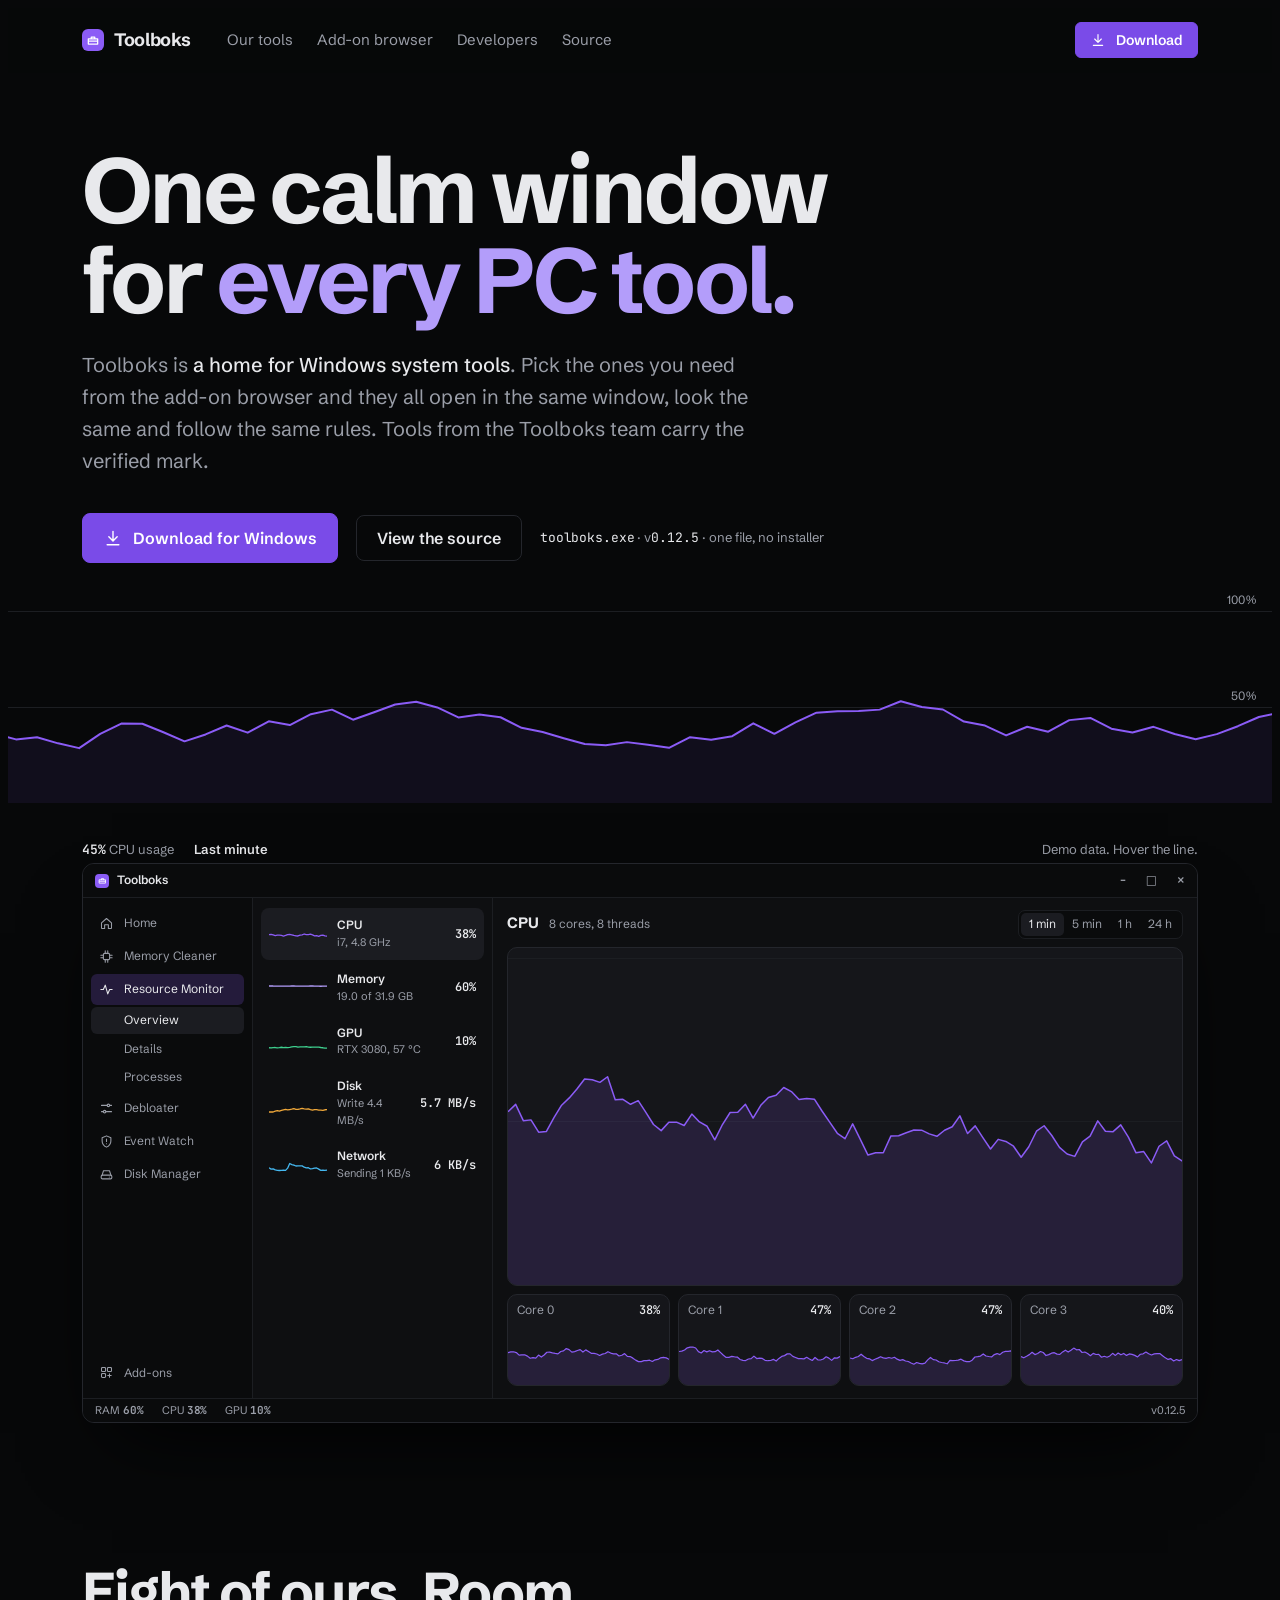
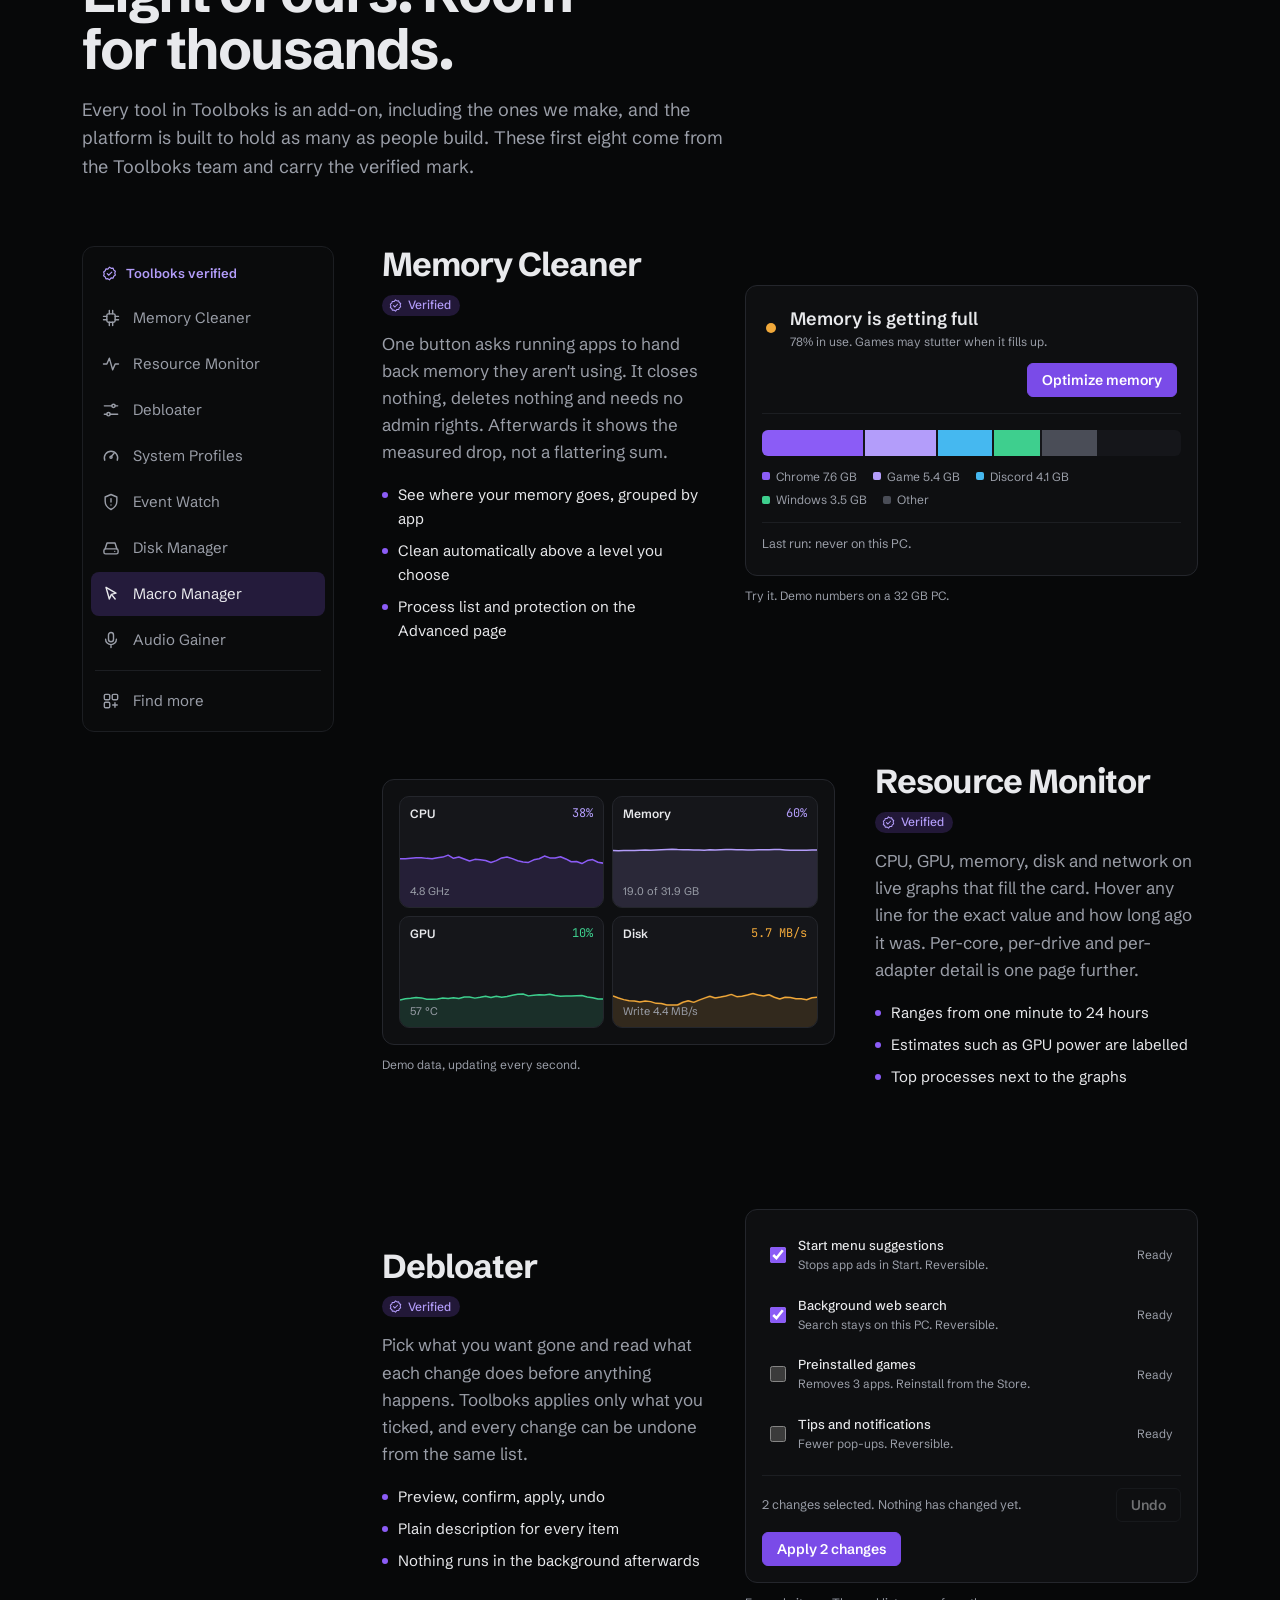
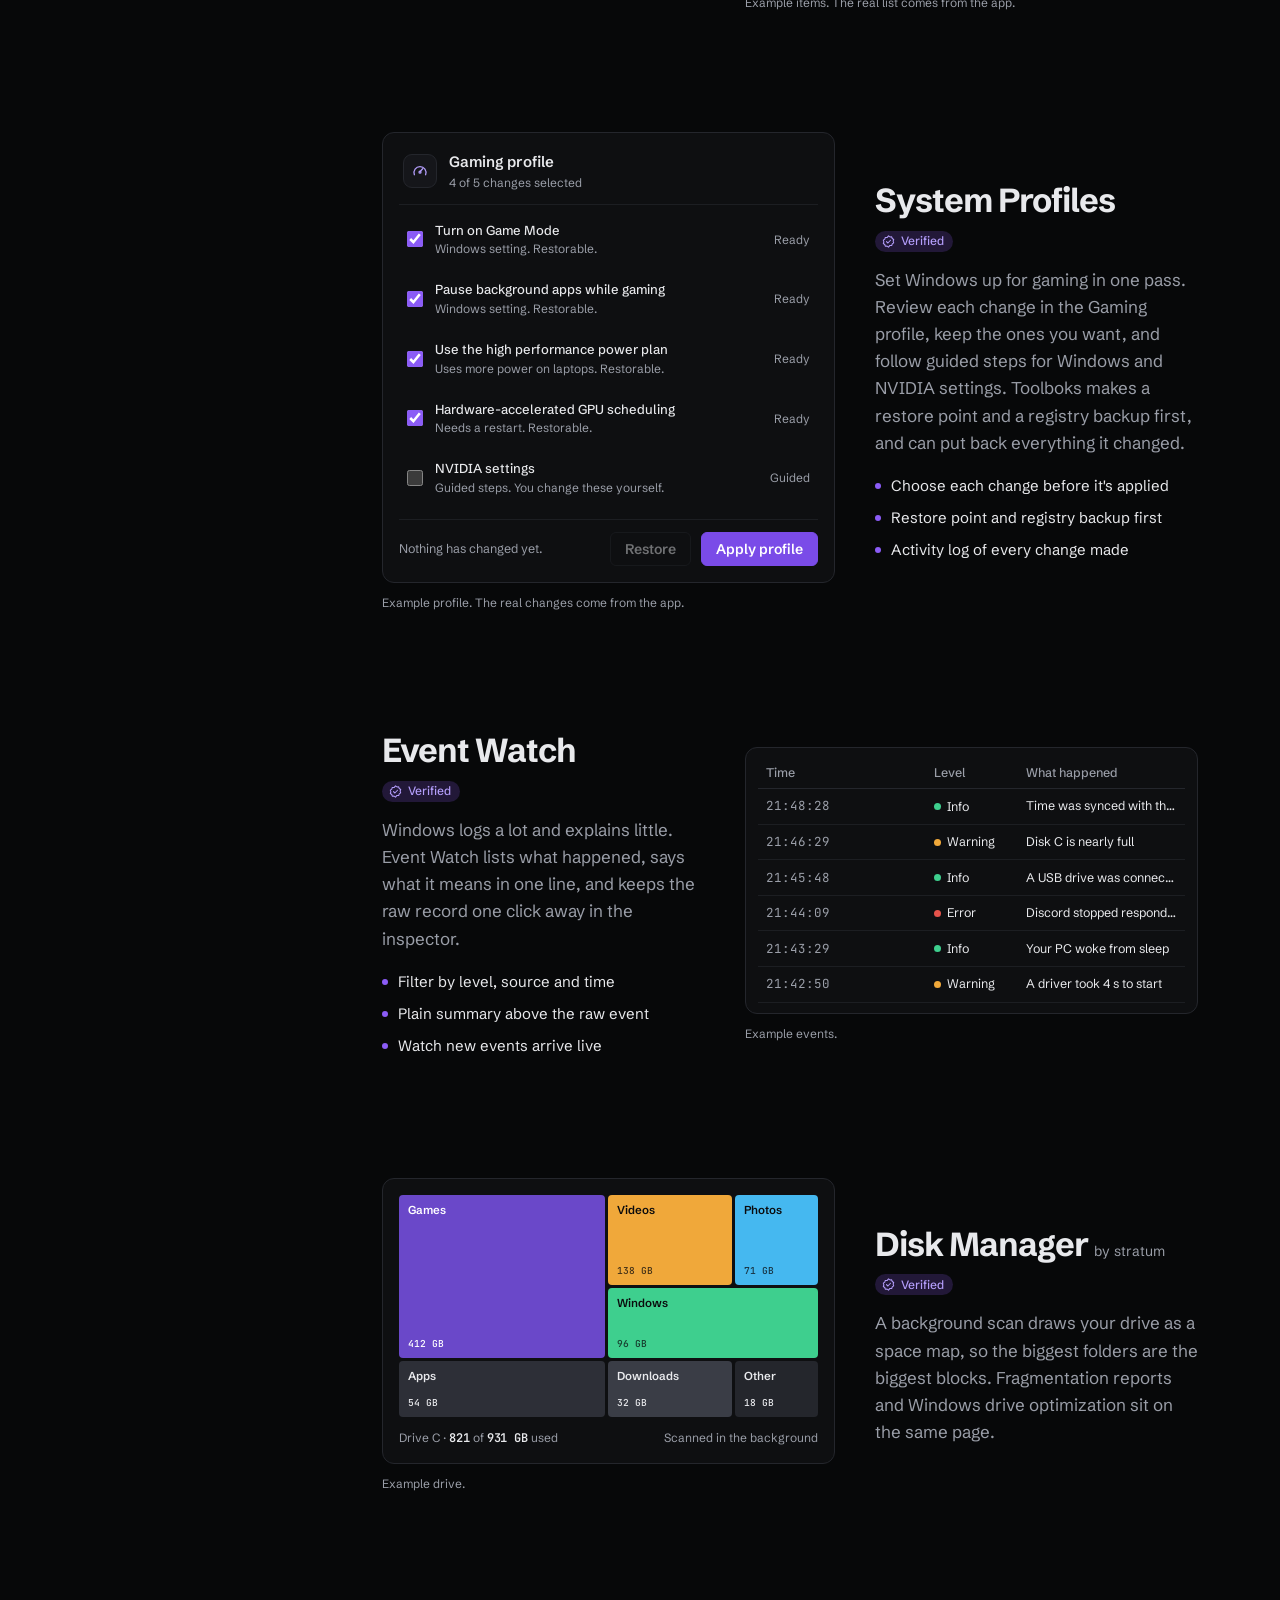
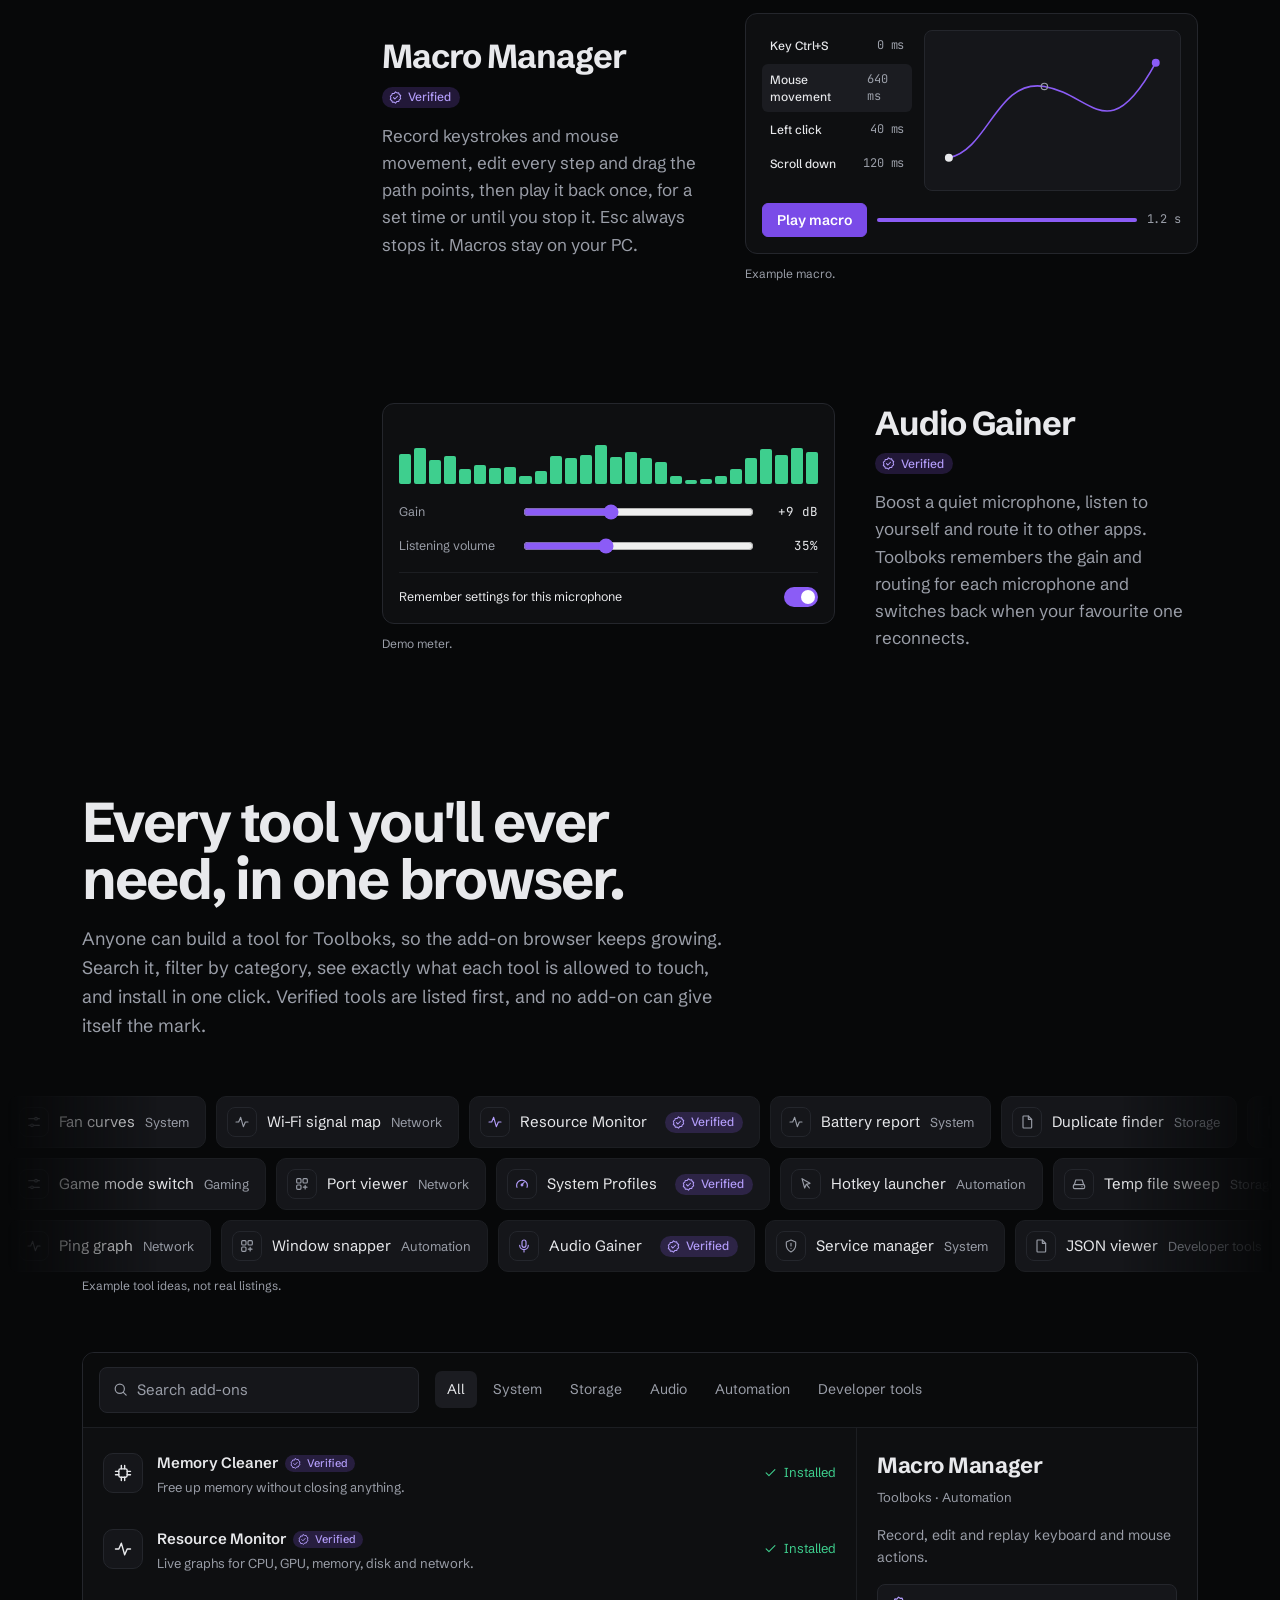
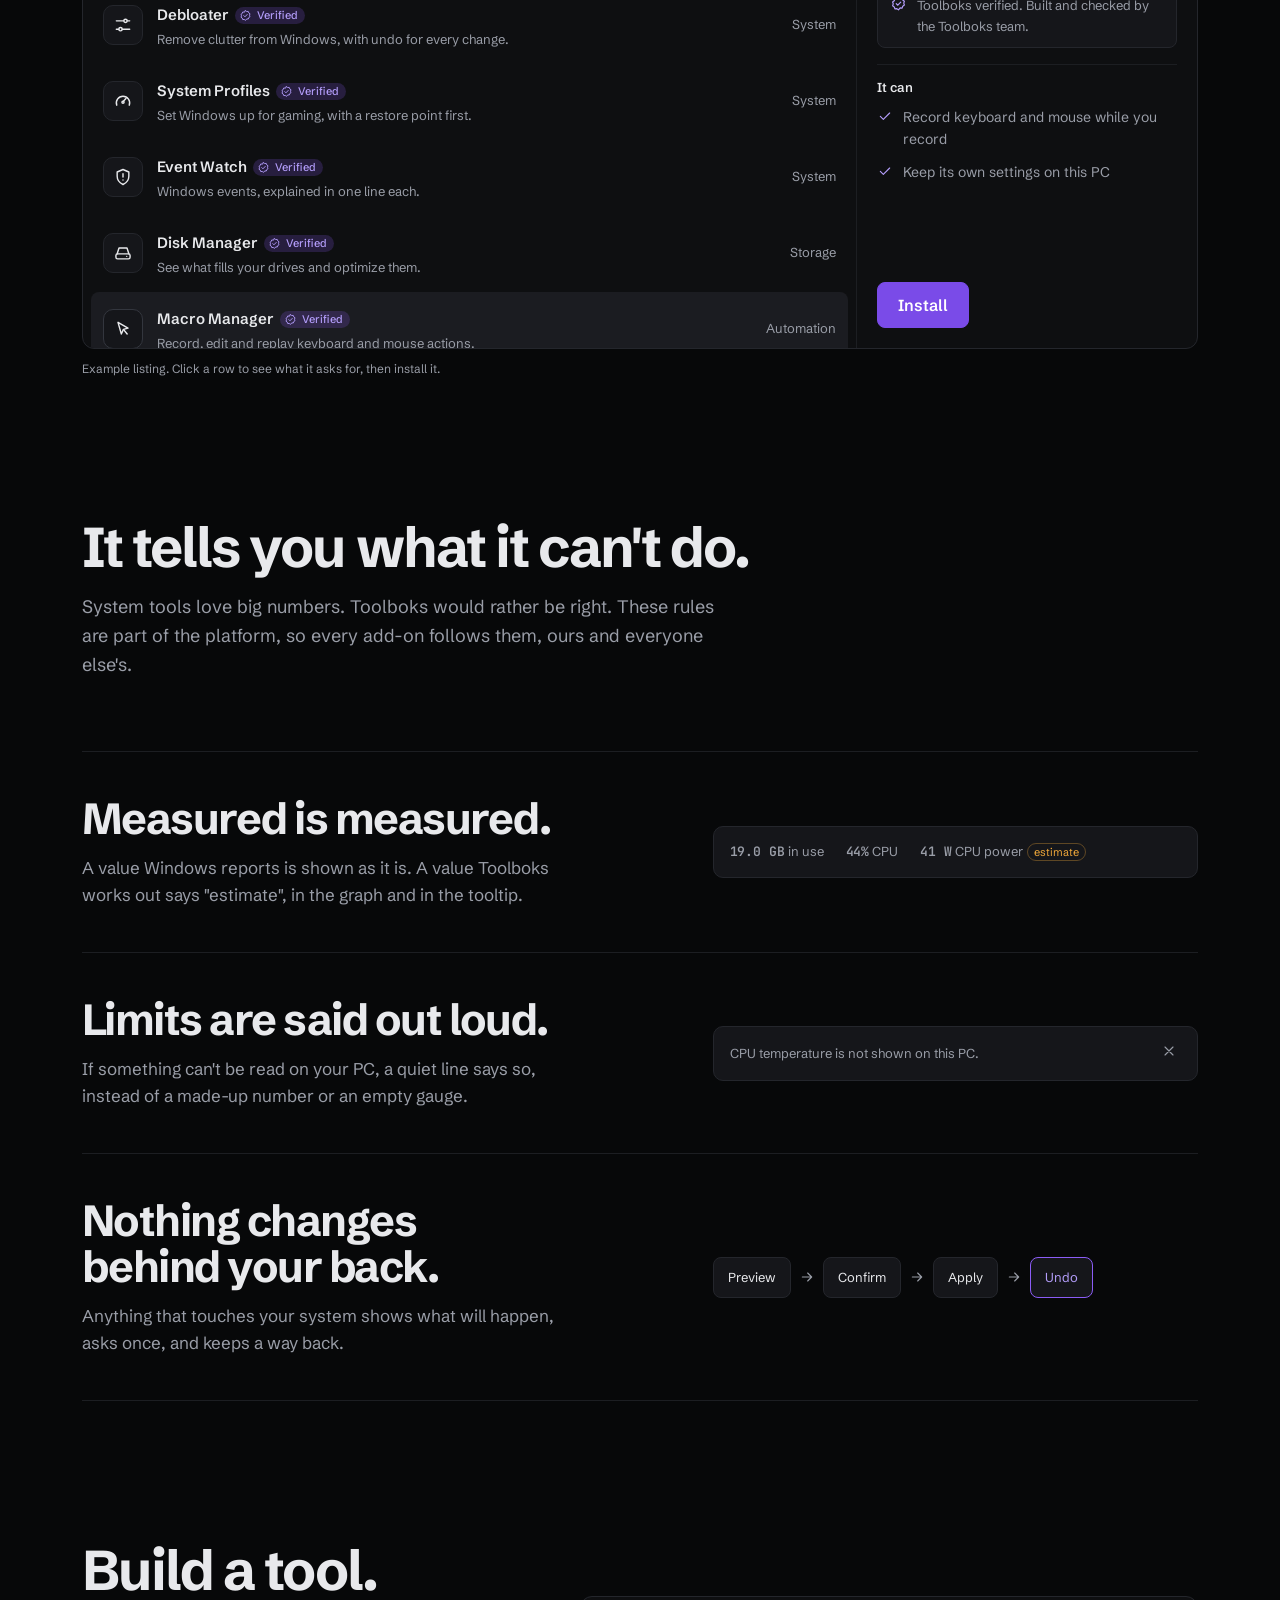
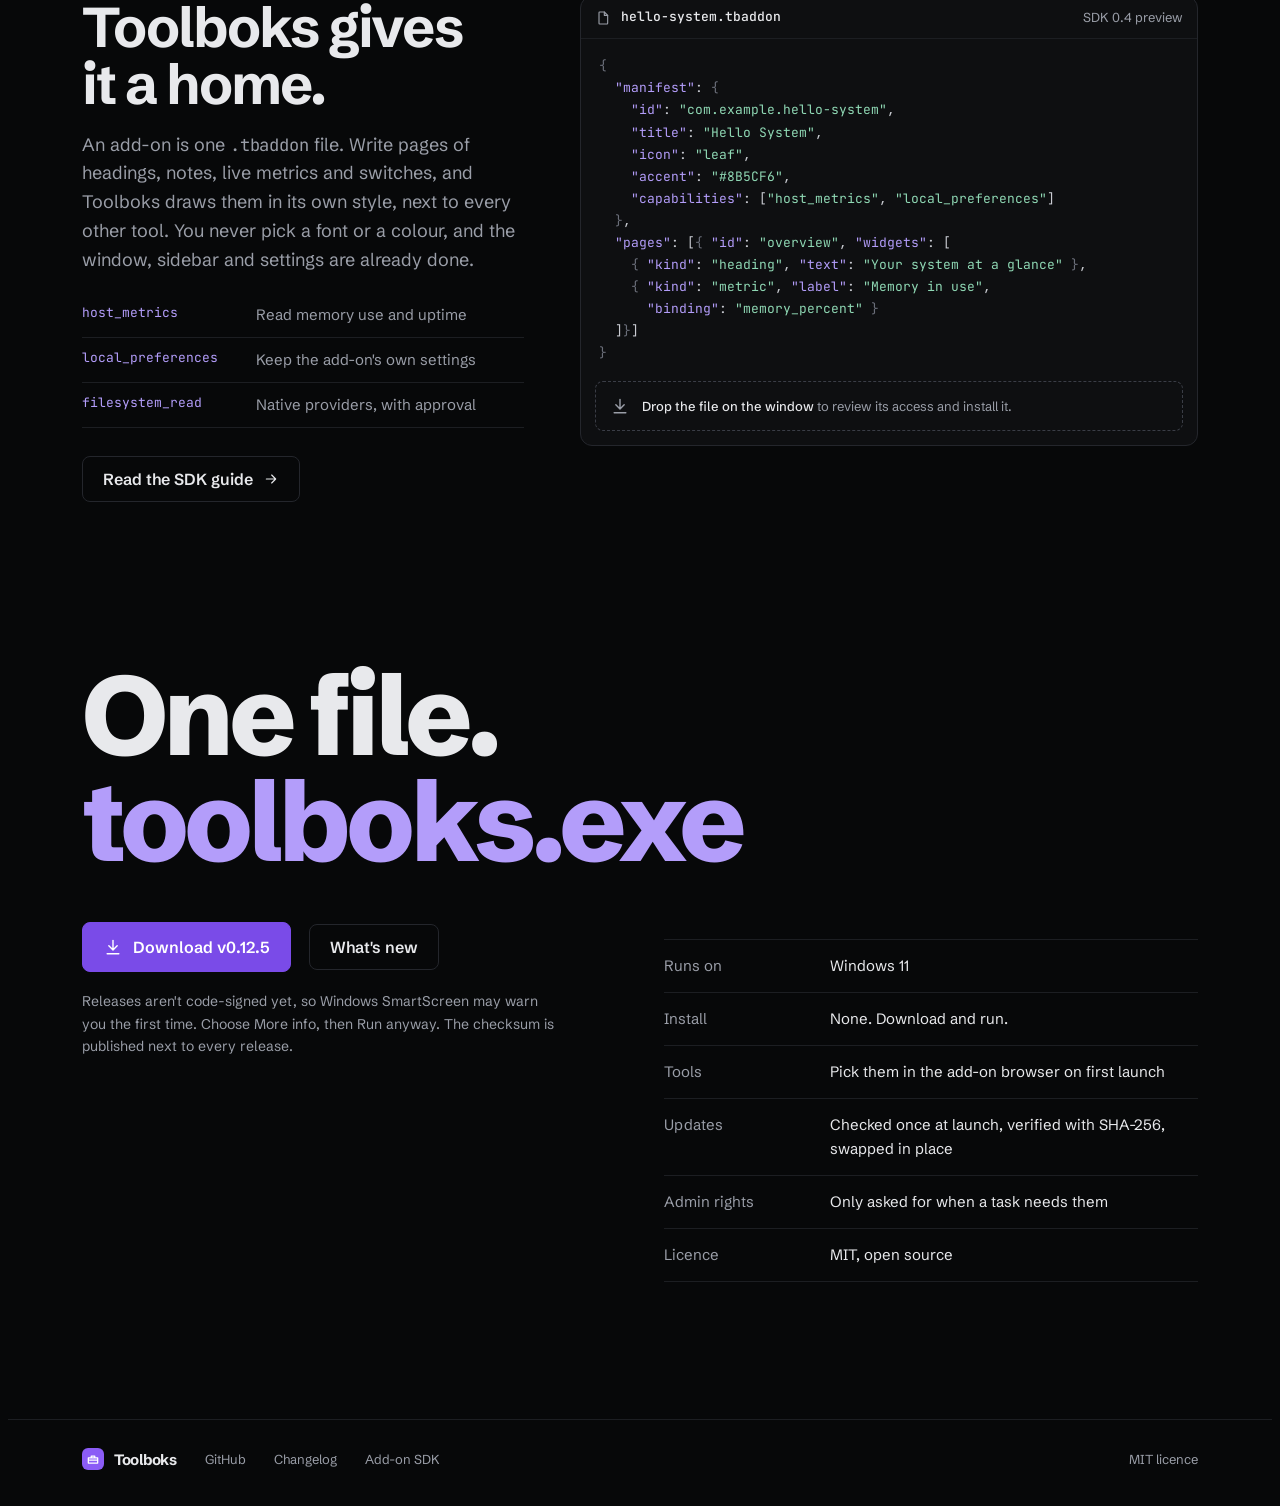
==== site/index.html @ ed331029 "Add static landing page site site/ is the landing page built from docs/design/landing-snapshot.html:" ====
<!doctype html>
<html lang="en">
<head>
<meta charset="utf-8">
<meta name="viewport" content="width=device-width, initial-scale=1, viewport-fit=cover">
<title>Toolboks: one calm window for every PC tool</title>
<meta name="description" content="Toolboks is a home for Windows system tools. Install verified tools like Memory Cleaner, Resource Monitor and Disk Manager from the add-on browser, all in one window.">
<meta name="theme-color" content="#070809">
<link rel="icon" href="favicon.svg" type="image/svg+xml">
<meta property="og:type" content="website">
<meta property="og:title" content="Toolboks: one calm window for every PC tool">
<meta property="og:description" content="A home for Windows system tools. Verified tools from the Toolboks team, and room for thousands more.">
<meta property="og:image" content="og.png">
<meta name="twitter:card" content="summary_large_image">
<link rel="preconnect" href="https://fonts.googleapis.com">
<link rel="preconnect" href="https://fonts.gstatic.com" crossorigin>
<link rel="stylesheet" href="https://fonts.googleapis.com/css2?family=Schibsted+Grotesk:wght@400;500;600;700;800&family=JetBrains+Mono:wght@400;500&display=swap">
<link rel="stylesheet" href="styles.css">
<script src="main.js" defer></script>
</head>
<body>
<a class="skip" href="#main">Skip to content</a>
<svg width="0" height="0" style="position:absolute" aria-hidden="true">
  <symbol id="i-home" viewBox="0 0 24 24"><path d="M4 11l8-7 8 7v8a1 1 0 0 1-1 1h-4v-6H9v6H5a1 1 0 0 1-1-1z"/></symbol>
  <symbol id="i-chip" viewBox="0 0 24 24"><rect x="7" y="7" width="10" height="10" rx="2"/><path d="M10 3v4M14 3v4M10 17v4M14 17v4M3 10h4M3 14h4M17 10h4M17 14h4"/></symbol>
  <symbol id="i-pulse" viewBox="0 0 24 24"><path d="M3 12h4l3-7 4 14 3-7h4"/></symbol>
  <symbol id="i-sliders" viewBox="0 0 24 24"><path d="M4 7h9M17 7h3M4 17h3M11 17h9"/><circle cx="15" cy="7" r="2"/><circle cx="9" cy="17" r="2"/></symbol>
  <symbol id="i-shield" viewBox="0 0 24 24"><path d="M12 3l7 3v5c0 4.6-2.9 7.9-7 10-4.1-2.1-7-5.4-7-10V6z"/><path d="M12 8v4M12 15.5v.01"/></symbol>
  <symbol id="i-drive" viewBox="0 0 24 24"><path d="M5 13l2.2-7h9.6L19 13"/><rect x="3.5" y="13" width="17" height="6" rx="2"/><path d="M16.5 16h.01"/></symbol>
  <symbol id="i-cursor" viewBox="0 0 24 24"><path d="M6 4l12 7-5.5 1.5L10 18z"/><path d="M13 13l4 5"/></symbol>
  <symbol id="i-mic" viewBox="0 0 24 24"><rect x="9" y="3" width="6" height="11" rx="3"/><path d="M5.5 11a6.5 6.5 0 0 0 13 0M12 17.5V21"/></symbol>
  <symbol id="i-grid" viewBox="0 0 24 24"><rect x="4" y="4" width="6.5" height="6.5" rx="1.5"/><rect x="13.5" y="4" width="6.5" height="6.5" rx="1.5"/><rect x="4" y="13.5" width="6.5" height="6.5" rx="1.5"/><path d="M16.75 14v5.5M14 16.75h5.5"/></symbol>
  <symbol id="i-down" viewBox="0 0 24 24"><path d="M12 4v11M7 10.5l5 5 5-5M5 20h14"/></symbol>
  <symbol id="i-arrow" viewBox="0 0 24 24"><path d="M5 12h14M13 6l6 6-6 6"/></symbol>
  <symbol id="i-x" viewBox="0 0 24 24"><path d="M6 6l12 12M18 6L6 18"/></symbol>
  <symbol id="i-file" viewBox="0 0 24 24"><path d="M7 3h7l5 5v12a1 1 0 0 1-1 1H7a1 1 0 0 1-1-1V4a1 1 0 0 1 1-1z"/><path d="M14 3v5h5"/></symbol>
  <symbol id="i-verified" viewBox="0 0 24 24"><path d="M12 3l2.3 1.7 2.8-.2.9 2.7 2.3 1.6-.9 2.7.9 2.7-2.3 1.6-.9 2.7-2.8-.2L12 21l-2.3-1.7-2.8.2-.9-2.7L3.7 15.2l.9-2.7-.9-2.7 2.3-1.6.9-2.7 2.8.2z"/><path d="M8.8 12.2l2.2 2.2 4.2-4.4"/></symbol>
  <symbol id="i-gauge" viewBox="0 0 24 24"><path d="M4.5 17a8 8 0 1 1 15 0"/><path d="M12 13l3.5-4"/><circle cx="12" cy="13.5" r="1.3"/></symbol>
  <symbol id="i-search" viewBox="0 0 24 24"><circle cx="11" cy="11" r="6.5"/><path d="M16 16l4 4"/></symbol>
  <symbol id="i-check" viewBox="0 0 24 24"><path d="M5 12.5l4.5 4.5L19 7.5"/></symbol>
  <symbol id="i-mark" viewBox="0 0 24 24"><path d="M4 10h16v9H4zM9 10V7h6v3M4 14h16"/></symbol>
</svg>

<nav class="nav" id="nav">
  <div class="wrap">
    <a class="brand" href="#top"><span class="mark"><svg><use href="#i-mark"/></svg></span>Toolboks</a>
    <div class="nav-links">
      <a href="#tools">Our tools</a>
      <a href="#browser">Add-on browser</a>
      <a href="#addons">Developers</a>
      <a href="https://github.com/Gusseti/toolboks" target="_blank" rel="noopener">Source</a>
    </div>
    <a class="btn small primary" href="#download"><svg class="ic" style="width:16px;height:16px"><use href="#i-down"/></svg>Download</a>
  </div>
</nav>

<header class="hero" id="top">
  <div class="trace" id="trace" aria-label="Live CPU usage trace, demo data. Move the pointer over it to read a value.">
    <canvas id="traceCanvas"></canvas>
    <div class="trace-tip" id="traceTip"></div>
  </div>
  <div class="trace-bar" aria-hidden="true"><div class="wrap">
    <span><b class="num" id="traceNow">44%</b> CPU usage</span><span><b>Last minute</b></span><span>Demo data. Hover the line.</span>
  </div></div>

  <div class="wrap">
    <div class="hero-copy">
      <h1 class="rise">One calm window for <em>every PC&nbsp;tool.</em></h1>
      <p class="lede rise d1">Toolboks is <strong>a home for Windows system tools</strong>. Pick the ones you need from the add-on browser and they all open in the same window, look the same and follow the same rules. Tools from the Toolboks team carry the verified mark.</p>
      <div class="cta-row rise d2">
        <a class="btn primary" href="#download"><svg class="ic"><use href="#i-down"/></svg>Download for Windows</a>
        <a class="btn" href="https://github.com/Gusseti/toolboks" target="_blank" rel="noopener">View the source</a>
        <span class="cta-meta"><span class="num">toolboks.exe</span> · v<span class="num">0.12.5</span> · one file, no installer</span>
      </div>
    </div>

    <div class="stage rise d3">
      <div class="win" id="win" role="img" aria-label="The Toolboks window showing Resource Monitor with live CPU, memory, GPU, disk and network graphs. Demo data.">
        <div class="win-title"><span class="mark"><svg><use href="#i-mark"/></svg></span>Toolboks<span class="win-ctl"><span>&#8211;</span><span>&#9633;</span><span>&#215;</span></span></div>
        <div class="win-body">
          <div class="win-side">
            <div class="it"><svg class="ic"><use href="#i-home"/></svg><span>Home</span></div>
            <div class="it"><svg class="ic"><use href="#i-chip"/></svg><span>Memory Cleaner</span></div>
            <div class="it on"><svg class="ic"><use href="#i-pulse"/></svg><span>Resource Monitor</span></div>
            <div class="sub on">Overview</div>
            <div class="sub">Details</div>
            <div class="sub">Processes</div>
            <div class="it"><svg class="ic"><use href="#i-sliders"/></svg><span>Debloater</span></div>
            <div class="it"><svg class="ic"><use href="#i-shield"/></svg><span>Event Watch</span></div>
            <div class="it"><svg class="ic"><use href="#i-drive"/></svg><span>Disk Manager</span></div>
            <div class="it"><svg class="ic"><use href="#i-grid"/></svg><span>Add-ons</span></div>
          </div>
          <div class="win-list" id="winList"></div>
          <div class="win-main">
            <header><b>CPU</b><span>8 cores, 8 threads</span>
              <span class="pills"><i class="on">1 min</i><i>5 min</i><i>1 h</i><i>24 h</i></span></header>
            <div class="gcard"><canvas id="cpuBig"></canvas></div>
            <div class="cores" id="cores"></div>
          </div>
        </div>
        <div class="win-status"><span>RAM <b class="num" id="stRam">60%</b></span><span>CPU <b class="num" id="stCpu">44%</b></span><span>GPU <b class="num" id="stGpu">13%</b></span><span>v0.12.5</span></div>
      </div>
    </div>
  </div>
</header>

<main id="main">
<section class="block" id="tools">
  <div class="wrap">
    <div class="sec-head">
      <h2>Eight of ours. Room for thousands.</h2>
      <p>Every tool in Toolboks is an add-on, including the ones we make, and the platform is built to hold as many as people build. These first eight come from the Toolboks team and carry the verified mark.</p>
    </div>

    <div class="tour">
      <nav class="rail" id="rail" aria-label="Toolboks verified tools">
        <span class="rail-head"><svg class="ic"><use href="#i-verified"/></svg>Toolboks verified</span>
        <a href="#t-memory" class="on"><svg class="ic"><use href="#i-chip"/></svg>Memory Cleaner</a>
        <a href="#t-monitor"><svg class="ic"><use href="#i-pulse"/></svg>Resource Monitor</a>
        <a href="#t-debloat"><svg class="ic"><use href="#i-sliders"/></svg>Debloater</a>
        <a href="#t-profiles"><svg class="ic"><use href="#i-gauge"/></svg>System Profiles</a>
        <a href="#t-events"><svg class="ic"><use href="#i-shield"/></svg>Event Watch</a>
        <a href="#t-disk"><svg class="ic"><use href="#i-drive"/></svg>Disk Manager</a>
        <a href="#t-macro"><svg class="ic"><use href="#i-cursor"/></svg>Macro Manager</a>
        <a href="#t-audio"><svg class="ic"><use href="#i-mic"/></svg>Audio Gainer</a>
        <hr>
        <a href="#browser"><svg class="ic"><use href="#i-grid"/></svg>Find more</a>
      </nav>

      <div class="panels">
        <!-- Memory -->
        <article class="panel" id="t-memory">
          <div class="pcopy">
            <h3>Memory Cleaner <span class="vbadge"><svg class="ic" aria-hidden="true"><use href="#i-verified"/></svg>Verified</span></h3>
            <p>One button asks running apps to hand back memory they aren't using. It closes nothing, deletes nothing and needs no admin rights. Afterwards it shows the measured drop, not a flattering sum.</p>
            <ul><li>See where your memory goes, grouped by app</li><li>Clean automatically above a level you choose</li><li>Process list and protection on the Advanced page</li></ul>
          </div>
          <div>
            <div class="demo">
              <div class="verdict">
                <span class="dot" id="memDot"></span>
                <div><b id="memVerdict">Memory is getting full</b><small id="memSub">78% in use. Games may stutter when it fills up.</small></div>
                <button class="btn small primary" id="memBtn" type="button">Optimize memory</button>
              </div>
              <div class="membar" id="memBar" aria-label="Where your memory goes">
                <i style="width:24%;background:var(--accent)"></i><i style="width:17%;background:var(--mem)"></i><i style="width:13%;background:var(--net)"></i><i style="width:11%;background:var(--gpu)"></i><i style="width:13%;background:#4a4d57"></i>
              </div>
              <div class="memkey">
                <span style="--c:var(--accent)">Chrome 7.6 GB</span><span style="--c:var(--mem)">Game 5.4 GB</span><span style="--c:var(--net)">Discord 4.1 GB</span><span style="--c:var(--gpu)">Windows 3.5 GB</span><span style="--c:#4a4d57">Other</span>
              </div>
              <p class="mem-result" id="memResult">Last run: never on this PC.</p>
            </div>
            <p class="demo-note">Try it. Demo numbers on a 32 GB PC.</p>
          </div>
        </article>

        <!-- Monitor -->
        <article class="panel" id="t-monitor">
          <div class="pcopy">
            <h3>Resource Monitor <span class="vbadge"><svg class="ic" aria-hidden="true"><use href="#i-verified"/></svg>Verified</span></h3>
            <p>CPU, GPU, memory, disk and network on live graphs that fill the card. Hover any line for the exact value and how long ago it was. Per-core, per-drive and per-adapter detail is one page further.</p>
            <ul><li>Ranges from one minute to 24 hours</li><li>Estimates such as GPU power are labelled</li><li>Top processes next to the graphs</li></ul>
          </div>
          <div>
            <div class="demo">
              <div class="rgrid">
                <div class="gcard rcard"><div class="lbl"><b>CPU</b><span id="rv0" style="color:var(--accent-text)">44%</span></div><canvas data-series="0"></canvas><div class="foot">4.8 GHz</div></div>
                <div class="gcard rcard"><div class="lbl"><b>Memory</b><span id="rv1" style="color:var(--mem)">60%</span></div><canvas data-series="1"></canvas><div class="foot">19.0 of 31.9 GB</div></div>
                <div class="gcard rcard"><div class="lbl"><b>GPU</b><span id="rv2" style="color:var(--gpu)">13%</span></div><canvas data-series="2"></canvas><div class="foot">57 °C</div></div>
                <div class="gcard rcard"><div class="lbl"><b>Disk</b><span id="rv3" style="color:var(--disk)">4.6 MB/s</span></div><canvas data-series="3"></canvas><div class="foot">Write 4.4 MB/s</div></div>
              </div>
            </div>
            <p class="demo-note">Demo data, updating every second.</p>
          </div>
        </article>

        <!-- Debloater -->
        <article class="panel" id="t-debloat">
          <div class="pcopy">
            <h3>Debloater <span class="vbadge"><svg class="ic" aria-hidden="true"><use href="#i-verified"/></svg>Verified</span></h3>
            <p>Pick what you want gone and read what each change does before anything happens. Toolboks applies only what you ticked, and every change can be undone from the same list.</p>
            <ul><li>Preview, confirm, apply, undo</li><li>Plain description for every item</li><li>Nothing runs in the background afterwards</li></ul>
          </div>
          <div>
            <div class="demo">
              <div class="dlist" id="dlist">
                <label class="drow"><input type="checkbox" id="d1" checked><span><b>Start menu suggestions</b><small>Stops app ads in Start. Reversible.</small></span><span class="st">Ready</span></label>
                <label class="drow"><input type="checkbox" id="d2" checked><span><b>Background web search</b><small>Search stays on this PC. Reversible.</small></span><span class="st">Ready</span></label>
                <label class="drow"><input type="checkbox" id="d3"><span><b>Preinstalled games</b><small>Removes 3 apps. Reinstall from the Store.</small></span><span class="st">Ready</span></label>
                <label class="drow"><input type="checkbox" id="d4"><span><b>Tips and notifications</b><small>Fewer pop-ups. Reversible.</small></span><span class="st">Ready</span></label>
              </div>
              <div class="dfoot"><p id="dmsg">2 changes selected. Nothing has changed yet.</p>
                <button class="btn small" id="dUndo" type="button" disabled>Undo</button>
                <button class="btn small primary" id="dApply" type="button">Apply 2 changes</button></div>
            </div>
            <p class="demo-note">Example items. The real list comes from the app.</p>
          </div>
        </article>

        <!-- Events -->
        <article class="panel" id="t-profiles">
          <div class="pcopy">
            <h3>System Profiles <span class="vbadge"><svg class="ic" aria-hidden="true"><use href="#i-verified"/></svg>Verified</span></h3>
            <p>Set Windows up for gaming in one pass. Review each change in the Gaming profile, keep the ones you want, and follow guided steps for Windows and NVIDIA settings. Toolboks makes a restore point and a registry backup first, and can put back everything it changed.</p>
            <ul><li>Choose each change before it's applied</li><li>Restore point and registry backup first</li><li>Activity log of every change made</li></ul>
          </div>
          <div>
            <div class="demo">
              <div class="prof-head"><span class="aic"><svg class="ic"><use href="#i-gauge"/></svg></span><div><b>Gaming profile</b><small id="profSub">4 of 5 changes selected</small></div></div>
              <div class="dlist" id="plist">
                <label class="drow"><input type="checkbox" checked><span><b>Turn on Game Mode</b><small>Windows setting. Restorable.</small></span><span class="st">Ready</span></label>
                <label class="drow"><input type="checkbox" checked><span><b>Pause background apps while gaming</b><small>Windows setting. Restorable.</small></span><span class="st">Ready</span></label>
                <label class="drow"><input type="checkbox" checked><span><b>Use the high performance power plan</b><small>Uses more power on laptops. Restorable.</small></span><span class="st">Ready</span></label>
                <label class="drow"><input type="checkbox" checked><span><b>Hardware-accelerated GPU scheduling</b><small>Needs a restart. Restorable.</small></span><span class="st">Ready</span></label>
                <label class="drow"><input type="checkbox"><span><b>NVIDIA settings</b><small>Guided steps. You change these yourself.</small></span><span class="st">Guided</span></label>
              </div>
              <ol class="plog" id="plog"></ol>
              <div class="dfoot"><p id="pmsg">Nothing has changed yet.</p>
                <button class="btn small" id="pRestore" type="button" disabled>Restore</button>
                <button class="btn small primary" id="pApply" type="button">Apply profile</button></div>
            </div>
            <p class="demo-note">Example profile. The real changes come from the app.</p>
          </div>
        </article>

        <article class="panel" id="t-events">
          <div class="pcopy">
            <h3>Event Watch <span class="vbadge"><svg class="ic" aria-hidden="true"><use href="#i-verified"/></svg>Verified</span></h3>
            <p>Windows logs a lot and explains little. Event Watch lists what happened, says what it means in one line, and keeps the raw record one click away in the inspector.</p>
            <ul><li>Filter by level, source and time</li><li>Plain summary above the raw event</li><li>Watch new events arrive live</li></ul>
          </div>
          <div>
            <div class="demo" style="padding:10px 12px;overflow-x:auto">
              <table class="etable" id="etable">
                <thead><tr><th>Time</th><th>Level</th><th>What happened</th></tr></thead>
                <tbody></tbody>
              </table>
            </div>
            <p class="demo-note">Example events.</p>
          </div>
        </article>

        <!-- Disk -->
        <article class="panel" id="t-disk">
          <div class="pcopy">
            <h3>Disk Manager<span class="by">by stratum</span> <span class="vbadge"><svg class="ic" aria-hidden="true"><use href="#i-verified"/></svg>Verified</span></h3>
            <p>A background scan draws your drive as a space map, so the biggest folders are the biggest blocks. Fragmentation reports and Windows drive optimization sit on the same page.</p>
          </div>
          <div>
            <div class="demo">
              <div class="tree" aria-label="Space map of drive C, example">
                <div class="a">Games<small>412 GB</small></div>
                <div class="b">Videos<small>138 GB</small></div>
                <div class="c">Photos<small>71 GB</small></div>
                <div class="d">Windows<small>96 GB</small></div>
                <div class="e">Apps<small>54 GB</small></div>
                <div class="f">Downloads<small>32 GB</small></div>
                <div class="g">Other<small>18 GB</small></div>
              </div>
              <div class="disk-meta"><span>Drive C · <b class="num">821</b> of <b class="num">931 GB</b> used</span><span>Scanned in the background</span></div>
            </div>
            <p class="demo-note">Example drive.</p>
          </div>
        </article>

        <!-- Macro -->
        <article class="panel" id="t-macro">
          <div class="pcopy">
            <h3>Macro Manager <span class="vbadge"><svg class="ic" aria-hidden="true"><use href="#i-verified"/></svg>Verified</span></h3>
            <p>Record keystrokes and mouse movement, edit every step and drag the path points, then play it back once, for a set time or until you stop it. Esc always stops it. Macros stay on your PC.</p>
          </div>
          <div>
            <div class="demo" id="macroDemo">
              <div class="mac">
                <div class="steps">
                  <div><b>Key Ctrl+S</b><span class="num">0 ms</span></div>
                  <div class="on"><b>Mouse movement</b><span class="num">640 ms</span></div>
                  <div><b>Left click</b><span class="num">40 ms</span></div>
                  <div><b>Scroll down</b><span class="num">120 ms</span></div>
                </div>
                <div class="canvas-area">
                  <svg viewBox="0 0 320 200" preserveAspectRatio="none" aria-hidden="true">
                    <path class="mpath" d="M30 160 C 80 150, 90 60, 150 70 S 230 150, 290 40"/>
                    <circle cx="30" cy="160" r="5" fill="var(--fg)"/><circle cx="290" cy="40" r="5" fill="var(--accent)"/>
                    <circle cx="150" cy="70" r="4" fill="none" stroke="var(--muted)" stroke-width="1.5"/>
                  </svg>
                </div>
                <div class="playrow"><button class="btn small primary" type="button" tabindex="-1">Play macro</button><div class="track"><i></i></div><span class="num" style="color:var(--muted);font-size:12px">1.2 s</span></div>
              </div>
            </div>
            <p class="demo-note">Example macro.</p>
          </div>
        </article>

        <!-- Audio -->
        <article class="panel" id="t-audio">
          <div class="pcopy">
            <h3>Audio Gainer <span class="vbadge"><svg class="ic" aria-hidden="true"><use href="#i-verified"/></svg>Verified</span></h3>
            <p>Boost a quiet microphone, listen to yourself and route it to other apps. Toolboks remembers the gain and routing for each microphone and switches back when your favourite one reconnects.</p>
          </div>
          <div>
            <div class="demo">
              <div class="meter" id="meter" aria-hidden="true"></div>
              <div class="sliders">
                <div class="sl"><label for="gain">Gain</label><input type="range" id="gain" min="0" max="24" value="9"><output class="num" id="gainOut" for="gain">+9 dB</output></div>
                <div class="sl"><label for="listen">Listening volume</label><input type="range" id="listen" min="0" max="100" value="35"><output class="num" id="listenOut" for="listen">35%</output></div>
              </div>
              <div class="switch-row"><span>Remember settings for this microphone</span><span class="sw" aria-hidden="true"></span></div>
            </div>
            <p class="demo-note">Demo meter.</p>
          </div>
        </article>
      </div>
    </div>
  </div>
</section>

<section class="block" id="browser">
  <div class="wrap">
    <div class="sec-head">
      <h2>Every tool you'll ever need, in one browser.</h2>
      <p>Anyone can build a tool for Toolboks, so the add-on browser keeps growing. Search it, filter by category, see exactly what each tool is allowed to touch, and install in one click. Verified tools are listed first, and no add-on can give itself the mark.</p>
    </div>
  </div>
  <div class="wall" aria-hidden="true">
    <div class="wrow"><div class="wtrack" data-row="0"></div></div>
    <div class="wrow rev"><div class="wtrack" data-row="1"></div></div>
    <div class="wrow"><div class="wtrack" data-row="2"></div></div>
  </div>
  <div class="wrap">
    <p class="demo-note" style="margin-top:4px">Example tool ideas, not real listings.</p>

    <div class="store" id="store">
      <div class="store-bar">
        <label class="search" for="storeQ"><svg class="ic"><use href="#i-search"/></svg><input id="storeQ" type="search" placeholder="Search add-ons" autocomplete="off"></label>
        <div class="cats" id="cats" role="group" aria-label="Category">
          <button type="button" class="on" data-cat="all">All</button><button type="button" data-cat="System">System</button><button type="button" data-cat="Storage">Storage</button><button type="button" data-cat="Audio">Audio</button><button type="button" data-cat="Automation">Automation</button><button type="button" data-cat="Developer tools">Developer tools</button>
        </div>
      </div>
      <div class="store-body">
        <ul class="alist" id="alist"></ul>
        <aside class="adetail" id="adetail" aria-live="polite"></aside>
      </div>
    </div>
    <p class="demo-note">Example listing. Click a row to see what it asks for, then install it.</p>
  </div>
</section>

<section class="block" id="honest">
  <div class="wrap">
    <div class="sec-head">
      <h2>It tells you what it can't do.</h2>
      <p>System tools love big numbers. Toolboks would rather be right. These rules are part of the platform, so every add-on follows them, ours and everyone else's.</p>
    </div>
    <div class="truths">
      <div class="truth">
        <div><h3>Measured is measured.</h3><p>A value Windows reports is shown as it is. A value Toolboks works out says "estimate", in the graph and in the tooltip.</p></div>
        <div class="statbar"><span><b class="num">19.0 GB</b> in use</span><span><b class="num">44%</b> CPU</span><span><b class="num">41 W</b> CPU power<em>estimate</em></span></div>
      </div>
      <div class="truth">
        <div><h3>Limits are said out loud.</h3><p>If something can't be read on your PC, a quiet line says so, instead of a made-up number or an empty gauge.</p></div>
        <div class="banner" id="banner"><span>CPU temperature is not shown on this PC.</span><button type="button" aria-label="Dismiss" id="bannerX"><svg class="ic" style="width:16px;height:16px"><use href="#i-x"/></svg></button></div>
      </div>
      <div class="truth">
        <div><h3>Nothing changes behind your back.</h3><p>Anything that touches your system shows what will happen, asks once, and keeps a way back.</p></div>
        <div class="flow"><span>Preview</span><svg class="ic"><use href="#i-arrow"/></svg><span>Confirm</span><svg class="ic"><use href="#i-arrow"/></svg><span>Apply</span><svg class="ic"><use href="#i-arrow"/></svg><span class="last">Undo</span></div>
      </div>
    </div>
  </div>
</section>

<section class="block" id="addons">
  <div class="wrap dev">
    <div>
      <div class="sec-head">
        <h2>Build a tool. Toolboks gives it a home.</h2>
        <p>An add-on is one <span class="num" style="font-size:.95em">.tbaddon</span> file. Write pages of headings, notes, live metrics and switches, and Toolboks draws them in its own style, next to every other tool. You never pick a font or a colour, and the window, sidebar and settings are already done.</p>
      </div>
      <div class="caps">
        <div><code>host_metrics</code><span>Read memory use and uptime</span></div>
        <div><code>local_preferences</code><span>Keep the add-on's own settings</span></div>
        <div><code>filesystem_read</code><span>Native providers, with approval</span></div>
      </div>
      <div class="cta-row" style="margin-top:28px"><a class="btn" href="https://github.com/Gusseti/toolboks/tree/main/sdk" target="_blank" rel="noopener">Read the SDK guide<svg class="ic" style="width:16px;height:16px"><use href="#i-arrow"/></svg></a></div>
    </div>
    <div class="code">
      <header><svg class="ic" style="width:16px;height:16px"><use href="#i-file"/></svg><b>hello-system.tbaddon</b><span style="margin-left:auto">SDK 0.4 preview</span></header>
<pre><span class="p">{</span>
  <span class="k">"manifest"</span>: <span class="p">{</span>
    <span class="k">"id"</span>: <span class="s">"com.example.hello-system"</span>,
    <span class="k">"title"</span>: <span class="s">"Hello System"</span>,
    <span class="k">"icon"</span>: <span class="s">"leaf"</span>,
    <span class="k">"accent"</span>: <span class="s">"#8B5CF6"</span>,
    <span class="k">"capabilities"</span>: [<span class="s">"host_metrics"</span>, <span class="s">"local_preferences"</span>]
  <span class="p">}</span>,
  <span class="k">"pages"</span>: [<span class="p">{</span> <span class="k">"id"</span>: <span class="s">"overview"</span>, <span class="k">"widgets"</span>: [
    <span class="p">{</span> <span class="k">"kind"</span>: <span class="s">"heading"</span>, <span class="k">"text"</span>: <span class="s">"Your system at a glance"</span> <span class="p">}</span>,
    <span class="p">{</span> <span class="k">"kind"</span>: <span class="s">"metric"</span>, <span class="k">"label"</span>: <span class="s">"Memory in use"</span>,
      <span class="k">"binding"</span>: <span class="s">"memory_percent"</span> <span class="p">}</span>
  ]<span class="p">}</span>]
<span class="p">}</span></pre>
      <div class="drop"><svg class="ic"><use href="#i-down"/></svg><span><b>Drop the file on the window</b> to review its access and install it.</span></div>
    </div>
  </div>
</section>

<section class="close" id="download">
  <div class="wrap">
    <h2>One file.<br><span class="exe">toolboks.exe</span></h2>
    <div class="close-grid">
      <div>
        <div class="cta-row" style="margin-top:0">
          <a class="btn primary" href="https://github.com/Gusseti/toolboks/releases/latest" target="_blank" rel="noopener"><svg class="ic"><use href="#i-down"/></svg>Download v0.12.5</a>
          <a class="btn" href="https://github.com/Gusseti/toolboks/blob/main/CHANGELOG.md" target="_blank" rel="noopener">What's new</a>
        </div>
        <p class="warn">Releases aren't code-signed yet, so Windows SmartScreen may warn you the first time. Choose More info, then Run anyway. The checksum is published next to every release.</p>
      </div>
      <dl class="facts">
        <div><dt>Runs on</dt><dd>Windows 11</dd></div>
        <div><dt>Install</dt><dd>None. Download and run.</dd></div>
        <div><dt>Tools</dt><dd>Pick them in the add-on browser on first launch</dd></div>
        <div><dt>Updates</dt><dd>Checked once at launch, verified with SHA-256, swapped in place</dd></div>
        <div><dt>Admin rights</dt><dd>Only asked for when a task needs them</dd></div>
        <div><dt>Licence</dt><dd>MIT, open source</dd></div>
      </dl>
    </div>
  </div>
</section>
</main>

<footer><div class="wrap">
  <span class="brand"><span class="mark"><svg><use href="#i-mark"/></svg></span>Toolboks</span>
  <a href="https://github.com/Gusseti/toolboks" target="_blank" rel="noopener">GitHub</a>
  <a href="https://github.com/Gusseti/toolboks/blob/main/CHANGELOG.md" target="_blank" rel="noopener">Changelog</a>
  <a href="https://github.com/Gusseti/toolboks/tree/main/sdk" target="_blank" rel="noopener">Add-on SDK</a>
  <span style="margin-left:auto">MIT licence</span>
</div></footer>
</body>
</html>
---- site/styles.css ----
/* Toolboks landing page. Tokens mirror DESIGN.md; the page is a single dark world by choice. */
:root {
  color-scheme: dark;
  --ink: #070809;          /* page ground, darker than the app so the window lifts off it */
  --rail: #0a0b0c;         /* sidebar, title bar, status bar */
  --window: #0e0f11;
  --card: #15161a;
  --sel: #1b1c21;
  --line: #24262c;
  --line-soft: #1c1e22;
  --fg: #e8e9ec;
  --muted: #9a9ea8;
  --accent: #8b5cf6;
  --accent-text: #b39dfa;
  --accent-wash: #8b5cf633;
  --accent-fill: #7a4be8;  /* button fill: white text passes 4.5:1 here, the plain accent does not */
  --mem: #b39dfa; --gpu: #3ecf8e; --disk: #f0a83a; --net: #45b8f0; --second: #9a9ea8;
  --ok: #3ecf8e; --watch: #f0a83a; --bad: #e5534b;

  --display: "Schibsted Grotesk", "Segoe UI Variable Display", "Segoe UI", system-ui, sans-serif;
  --body: "Schibsted Grotesk", "Segoe UI Variable Text", "Segoe UI", system-ui, sans-serif;
  --data: "JetBrains Mono", "Cascadia Mono", Consolas, monospace;

  --ease: cubic-bezier(.16, 1, .3, 1);
  --maxw: 1180px;
}
* { box-sizing: border-box; }
html { scroll-behavior: smooth; }
body {
  background: var(--ink); color: var(--fg);
  font: 400 1.0625rem/1.6 var(--body);
  -webkit-font-smoothing: antialiased;
  overflow-x: hidden;
}
::selection { background: var(--accent); color: #fff; }
:focus-visible { outline: 2px solid var(--accent); outline-offset: 3px; border-radius: 6px; }
a { color: inherit; }
html { scrollbar-color: #2c2e35 var(--ink); }
.num { font-family: var(--data); font-variant-numeric: tabular-nums; letter-spacing: -0.01em; }
.wrap { max-width: var(--maxw); margin: 0 auto;
  padding-left: max(16px, env(safe-area-inset-left, 0px)); padding-right: max(16px, env(safe-area-inset-right, 0px)); }
@media (min-width: 720px) { .wrap { padding-left: max(32px, env(safe-area-inset-left, 0px)); padding-right: max(32px, env(safe-area-inset-right, 0px)); } }
h1, h2, h3 { font-family: var(--display); margin: 0; text-wrap: balance; }
p { margin: 0; }

/* ---------- icons ---------- */
.ic { width: 20px; height: 20px; fill: none; stroke: currentColor; stroke-width: 1.7; stroke-linecap: round; stroke-linejoin: round; flex: none; }

/* ---------- buttons ---------- */
.btn { display: inline-flex; align-items: center; gap: 10px; font: 600 1rem/1 var(--body); text-decoration: none;
  padding: 14px 20px; border-radius: 8px; border: 1px solid var(--line); background: transparent; color: var(--fg); cursor: pointer;
  transition: background .15s, border-color .15s, transform .15s var(--ease); }
.btn:hover { background: var(--sel); border-color: #33363e; }
.btn:active { transform: translateY(1px); }
.btn.primary { background: var(--accent-fill); border-color: var(--accent-fill); color: #fff; }
.btn.primary:hover { background: #6c3fdc; border-color: #6c3fdc; }
.btn.small { padding: 9px 14px; font-size: .875rem; border-radius: 6px; }
.btn[disabled] { opacity: .45; cursor: default; }

/* ---------- nav ---------- */
.nav { position: sticky; top: env(safe-area-inset-top, 0px); z-index: 30; background: color-mix(in srgb, var(--ink) 88%, transparent);
  border-bottom: 1px solid transparent; transition: border-color .2s; }
body::before { content: ""; position: fixed; inset: 0 0 auto; height: env(safe-area-inset-top, 0px); z-index: 31; background: var(--ink); }
.nav.scrolled { border-bottom-color: var(--line-soft); }
.nav .wrap { display: flex; align-items: center; gap: 28px; height: 64px; }
.brand { display: flex; align-items: center; gap: 10px; font: 700 1.125rem/1 var(--display); text-decoration: none; letter-spacing: -0.02em; }
.mark { width: 22px; height: 22px; border-radius: 6px; background: var(--accent); display: grid; place-items: center; }
.mark svg { width: 14px; height: 14px; stroke: #fff; stroke-width: 2.2; fill: none; stroke-linecap: round; stroke-linejoin: round; }
.nav-links { display: flex; gap: 24px; margin-left: 8px; }
.nav-links a { text-decoration: none; color: var(--muted); font-size: .9375rem; transition: color .15s; }
.nav-links a:hover { color: var(--fg); }
.nav .btn { margin-left: auto; }
@media (max-width: 760px) { .nav-links { display: none; } }

/* ---------- hero ---------- */
.hero { position: relative; isolation: isolate; padding-block: 72px 0; }
.trace { position: absolute; inset: 0 0 auto 0; height: var(--trace-h, 720px); z-index: -1; cursor: crosshair; }
.trace canvas { width: 100%; height: 100%; display: block; }
.trace-tip { position: absolute; pointer-events: none; background: var(--card); border: 1px solid var(--line); border-radius: 8px;
  padding: 8px 12px; font-size: .8125rem; line-height: 1.45; color: var(--muted); white-space: nowrap;
  box-shadow: 0 8px 24px -6px rgba(0,0,0,.6); opacity: 0; transition: opacity .15s; }
.trace-tip b { color: var(--fg); font-weight: 600; }
.trace-tip i { display: inline-block; width: 10px; height: 2px; background: var(--accent); vertical-align: middle; margin-right: 6px; }
.trace-bar { position: absolute; left: 0; right: 0; top: calc(var(--trace-h, 720px) - 48px); z-index: -1; pointer-events: none; }
.trace-bar .wrap { display: flex; gap: 20px; font-size: .8125rem; color: var(--muted); }
.trace-bar b { color: var(--fg); font-weight: 600; }
.trace-bar span:last-child { margin-left: auto; }

.hero-copy { max-width: 760px; }
.hero h1 { font-size: clamp(2.75rem, 7.2vw, 5.75rem); line-height: .98; letter-spacing: -0.04em; font-weight: 700; }
.hero h1 em { font-style: normal; color: var(--accent-text); }
.hero .lede { margin-top: 24px; max-width: 34em; color: var(--muted); font-size: clamp(1.0625rem, 1.6vw, 1.25rem); }
.hero .lede strong { color: var(--fg); font-weight: 500; }
.cta-row { display: flex; flex-wrap: wrap; align-items: center; gap: 14px 18px; margin-top: 36px; }
.cta-meta { font-size: .8125rem; color: var(--muted); }
.cta-meta .num { color: var(--fg); }

/* ---------- app window mock ---------- */
.stage { perspective: 1800px; margin-top: 300px; }
@media (max-width: 720px) { .stage { margin-top: 220px; } }
.win { --tilt: 16deg; transform: rotateX(var(--tilt)) scale(calc(1 - var(--tilt) / 200deg)); transform-origin: 50% 0;
  background: var(--window); border: 1px solid var(--line); border-radius: 12px; overflow: hidden;
  box-shadow: 0 40px 80px -30px rgba(0,0,0,.9), 0 2px 0 rgba(255,255,255,.02) inset;
  display: grid; grid-template-rows: 34px 1fr 24px; height: 560px; font-size: 12px; line-height: 1.4; }
.win-title { background: var(--rail); display: flex; align-items: center; gap: 8px; padding: 0 12px; border-bottom: 1px solid var(--line-soft); font-weight: 600; font-size: 12px; }
.win-title .mark { width: 14px; height: 14px; border-radius: 4px; }
.win-title .mark svg { width: 9px; height: 9px; }
.win-ctl { margin-left: auto; display: flex; gap: 20px; color: var(--muted); }
.win-body { display: grid; grid-template-columns: 170px 240px 1fr; min-height: 0; }
.win-side { background: var(--rail); border-right: 1px solid var(--line-soft); padding: 10px 8px; display: flex; flex-direction: column; gap: 2px; }
.win-side .it { display: flex; align-items: center; gap: 10px; padding: 7px 8px; border-radius: 6px; color: var(--muted); }
.win-side .it .ic { width: 15px; height: 15px; }
.win-side .it.on { background: var(--accent-wash); color: var(--fg); }
.win-side .sub { padding: 5px 8px 5px 33px; color: var(--muted); border-radius: 6px; }
.win-side .sub.on { background: var(--sel); color: var(--fg); }
.win-side .it:last-child { margin-top: auto; }
.win-list { border-right: 1px solid var(--line-soft); padding: 10px 8px; display: flex; flex-direction: column; gap: 2px; }
.res { display: grid; grid-template-columns: 58px 1fr auto; align-items: center; gap: 10px; padding: 9px 8px; border-radius: 8px; }
.res.on { background: var(--sel); }
.res canvas { width: 58px; height: 22px; }
.res b { display: block; font-weight: 600; color: var(--fg); }
.res small { color: var(--muted); font-size: 11px; }
.res .v { font-weight: 600; font-family: var(--data); font-size: 12px; font-variant-numeric: tabular-nums; }
.win-main { padding: 12px 14px; display: grid; grid-template-rows: auto 1fr auto; gap: 8px; min-width: 0; }
.win-main header { display: flex; align-items: baseline; gap: 10px; }
.win-main header b { font-size: 15px; }
.win-main header span { color: var(--muted); }
.win-main header .pills { margin-left: auto; display: flex; background: var(--rail); border: 1px solid var(--line-soft); border-radius: 7px; padding: 2px; }
.win-main header .pills i { font-style: normal; padding: 3px 8px; border-radius: 5px; color: var(--muted); }
.win-main header .pills i.on { background: var(--sel); color: var(--fg); }
.gcard { position: relative; border: 1px solid var(--line); border-radius: 10px; background: var(--card); min-height: 0; overflow: hidden; }
.gcard canvas { position: absolute; inset: 0; width: 100%; height: 100%; }
.cores { display: grid; grid-template-columns: repeat(4, 1fr); gap: 8px; height: 92px; }
.cores .gcard span { position: absolute; top: 7px; left: 9px; right: 9px; display: flex; justify-content: space-between; color: var(--muted); z-index: 1; }
.cores .gcard span b { color: var(--fg); font-family: var(--data); font-weight: 500; }
.win-status { background: var(--rail); border-top: 1px solid var(--line-soft); display: flex; gap: 18px; align-items: center; padding: 0 12px; color: var(--muted); font-size: 11px; }
.win-status span:last-child { margin-left: auto; }
@media (max-width: 900px) { .win-body { grid-template-columns: 52px 1fr; } .win-list { display: none; } .win-side .it span, .win-side .sub { display: none; } .win { height: 460px; } }
@media (max-width: 520px) { .cores { grid-template-columns: repeat(2, 1fr); height: 110px; } .cores .gcard:nth-child(n+3) { display: none; } .win { height: 400px; } .win-main header span { display: none; } }

/* ---------- section scaffolding ---------- */
section.block { padding-block: 140px 0; }
.sec-head { max-width: 760px; }
.sec-head h2 { font-size: clamp(2.125rem, 4.6vw, 3.5rem); line-height: 1.02; letter-spacing: -0.035em; font-weight: 700; }
.sec-head p { margin-top: 18px; color: var(--muted); max-width: 36em; font-size: 1.125rem; }

/* ---------- tools tour ---------- */
.tour { display: grid; grid-template-columns: 252px 1fr; gap: 48px; margin-top: 64px; align-items: start; }
.rail { position: sticky; top: calc(env(safe-area-inset-top, 0px) + 96px); background: var(--rail); border: 1px solid var(--line-soft);
  border-radius: 12px; padding: 8px; display: flex; flex-direction: column; gap: 2px; }
.rail a { display: flex; align-items: center; gap: 12px; padding: 10px 10px; border-radius: 8px; text-decoration: none; color: var(--muted);
  font-size: .9375rem; transition: background .15s, color .15s; }
.rail a:hover { color: var(--fg); background: var(--sel); }
.rail a.on { background: var(--accent-wash); color: var(--fg); }
.rail-head { display: flex; align-items: center; gap: 8px; padding: 8px 10px 10px; font-size: .8125rem; font-weight: 600; color: var(--accent-text); }
.rail-head .ic { width: 17px; height: 17px; }
.vbadge { display: inline-flex; align-items: center; gap: 5px; vertical-align: middle; margin-left: 8px; padding: 3px 9px 3px 6px; border-radius: 99px;
  background: var(--accent-wash); color: var(--accent-text); font: 500 .75rem/1.2 var(--body); letter-spacing: 0; white-space: nowrap; }
.vbadge .ic { width: 15px; height: 15px; }
.pcopy h3 .vbadge { display: flex; width: fit-content; margin: 12px 0 0; }
.rail hr { border: 0; border-top: 1px solid var(--line-soft); margin: 6px 4px; }
.rail .tag { margin-left: auto; font-size: .6875rem; color: var(--muted); }
.panels { display: flex; flex-direction: column; gap: 120px; min-width: 0; }
.panel { display: grid; grid-template-columns: minmax(0, 5fr) minmax(0, 7fr); gap: 40px; align-items: center; scroll-margin-top: 120px; }
.panel:nth-child(even) { grid-template-columns: minmax(0, 7fr) minmax(0, 5fr); }
.panel:nth-child(even) .pcopy { order: 2; }
.pcopy h3 { font-size: clamp(1.625rem, 2.6vw, 2.125rem); letter-spacing: -0.03em; line-height: 1.1; font-weight: 700; }
.pcopy .by { font-size: .875rem; color: var(--muted); font-weight: 400; letter-spacing: 0; margin-left: 6px; }
.pcopy p { margin-top: 14px; color: var(--muted); }
.pcopy ul { margin: 18px 0 0; padding: 0; list-style: none; display: grid; gap: 8px; font-size: .9375rem; }
.pcopy li { display: flex; gap: 10px; }
.pcopy li::before { content: ""; width: 6px; height: 6px; border-radius: 50%; background: var(--accent); margin-top: .6em; flex: none; }
.pcopy .addon { display: inline-block; margin-top: 18px; font-size: .8125rem; color: var(--accent-text); }
.demo { background: var(--window); border: 1px solid var(--line); border-radius: 12px; padding: 16px; font-size: 13px; line-height: 1.45; min-width: 0; }
.demo-note { margin-top: 10px; font-size: .75rem; color: var(--muted); }
@media (max-width: 980px) {
  .tour { grid-template-columns: 1fr; gap: 24px; }
  .rail { flex-direction: row; overflow-x: auto; top: calc(env(safe-area-inset-top, 0px) + 64px); z-index: 20; border-radius: 10px; scrollbar-width: none; }
  .rail a { white-space: nowrap; padding: 8px 12px; }
  .rail a span.tag, .rail hr { display: none; }
  .panel, .panel:nth-child(even) { grid-template-columns: 1fr; gap: 24px; }
  .panel:nth-child(even) .pcopy { order: 0; }
  .panels { gap: 88px; }
}

/* memory demo */
.btn { white-space: nowrap; }
.verdict { display: flex; flex-wrap: wrap; align-items: center; gap: 12px 14px; padding: 4px 4px 16px; border-bottom: 1px solid var(--line-soft); }
.dot { width: 10px; height: 10px; border-radius: 50%; background: var(--watch); flex: none; transition: background .3s; }
.verdict b { display: block; font-size: 18px; font-weight: 600; }
.verdict small { color: var(--muted); font-size: 12px; }
.verdict .btn { margin-left: auto; }
.membar { display: flex; gap: 2px; height: 26px; border-radius: 6px; overflow: hidden; margin-top: 16px; background: var(--card); }
.membar i { display: block; height: 100%; transition: width 1.4s var(--ease); }
.memkey { display: flex; flex-wrap: wrap; gap: 6px 16px; margin-top: 12px; color: var(--muted); font-size: 12px; }
.memkey span { display: inline-flex; align-items: center; gap: 6px; }
.memkey span::before { content: ""; width: 8px; height: 8px; border-radius: 2px; background: var(--c); }
.mem-result { margin-top: 14px; padding-top: 12px; border-top: 1px solid var(--line-soft); color: var(--muted); font-size: 12.5px; min-height: 2.9em; }
.mem-result b { color: var(--fg); font-weight: 600; }

/* resource demo */
.rgrid { display: grid; grid-template-columns: 1fr 1fr; gap: 8px; }
.rcard { position: relative; height: 112px; }
.rcard .lbl { position: absolute; z-index: 1; left: 10px; top: 8px; right: 10px; display: flex; justify-content: space-between; font-size: 12px; }
.rcard .lbl b { font-weight: 600; }
.rcard .lbl span { font-family: var(--data); font-size: 12px; }
.rcard .foot { position: absolute; z-index: 1; left: 10px; bottom: 7px; font-size: 11px; color: var(--muted); }

/* debloat demo */
.dlist { display: grid; gap: 2px; }
.drow { display: grid; grid-template-columns: auto 1fr auto; gap: 12px; align-items: center; padding: 10px 8px; border-radius: 8px; }
.drow:hover { background: var(--card); }
.drow input { accent-color: var(--accent); width: 16px; height: 16px; margin: 0; }
.drow b { display: block; font-weight: 500; }
.drow small { color: var(--muted); font-size: 12px; }
.drow .st { font-size: 12px; color: var(--muted); }
.drow .st.done { color: var(--ok); }
.dfoot { display: flex; align-items: center; gap: 10px; margin-top: 12px; padding-top: 12px; border-top: 1px solid var(--line-soft); flex-wrap: wrap; }
.dfoot p { color: var(--muted); font-size: 12.5px; margin-right: auto; }

/* system profiles */
.prof-head { display: flex; align-items: center; gap: 12px; padding: 2px 4px 12px; border-bottom: 1px solid var(--line-soft); margin-bottom: 6px; }
.prof-head .aic { width: 34px; height: 34px; border-radius: 9px; display: grid; place-items: center; background: var(--card); border: 1px solid var(--line); }
.prof-head .aic .ic { width: 18px; height: 18px; color: var(--accent-text); }
.prof-head b { display: block; font-size: 15px; font-weight: 600; }
.prof-head small { color: var(--muted); font-size: 12px; }
.plog { list-style: none; margin: 10px 0 0; padding: 10px 12px; background: var(--card); border: 1px solid var(--line); border-radius: 8px; font: 12px/1.7 var(--data); color: var(--muted); }
.plog:empty { display: none; }
.plog li span { color: var(--ok); }

/* event table */
.etable { width: 100%; border-collapse: collapse; font-size: 12.5px; table-layout: fixed; }
.etable th { text-align: left; font-weight: 500; color: var(--muted); padding: 6px 8px; border-bottom: 1px solid var(--line); }
.etable td { padding: 8px; border-bottom: 1px solid var(--line-soft); white-space: nowrap; overflow: hidden; text-overflow: ellipsis; }
.etable td:first-child { width: 78px; font-family: var(--data); color: var(--muted); }
.etable tr.new td { animation: rowin .7s var(--ease); }
@keyframes rowin { from { background: var(--accent-wash); } to { background: transparent; } }
.lv { display: inline-flex; align-items: center; gap: 6px; }
.lv::before { content: ""; width: 7px; height: 7px; border-radius: 50%; background: var(--c); }
.etable th:nth-child(2), .etable td:nth-child(2) { width: 92px; }

/* disk treemap */
.tree { display: grid; grid-template-columns: 5fr 3fr 2fr; grid-template-rows: 90px 70px 56px; gap: 3px; height: 222px; }
.tree div { border-radius: 4px; padding: 7px 9px; font-size: 11.5px; display: flex; flex-direction: column; justify-content: space-between; color: #0b0b0d; font-weight: 600; transition: filter .15s; min-width: 0; overflow: hidden; }
.tree div:hover { filter: brightness(1.15); }
.tree div small { font-family: var(--data); font-weight: 500; opacity: .75; }
.tree .a { grid-row: 1 / 3; background: #6a48c9; color: #fff; }
.tree .a small, .tree .g small, .tree .e small, .tree .f small { opacity: 1; }
.tree .b { background: #f0a83a; }
.tree .c { background: #45b8f0; }
.tree .d { grid-column: 2 / 4; background: #3ecf8e; }
.tree .e { background: #2d2f37; color: var(--fg); }
.tree .f { background: #3a3d46; color: var(--fg); }
.tree .g { background: #24262c; color: var(--fg); }
.disk-meta { display: flex; justify-content: space-between; margin-top: 12px; color: var(--muted); font-size: 12px; }
.disk-meta b { color: var(--fg); font-weight: 600; }

/* macro */
.mac { display: grid; grid-template-columns: 150px 1fr; gap: 12px; }
.steps { display: grid; gap: 2px; align-content: start; font-size: 12px; }
.steps div { padding: 7px 8px; border-radius: 6px; display: flex; justify-content: space-between; gap: 6px; color: var(--muted); }
.steps div b { color: var(--fg); font-weight: 500; }
.steps div.on { background: var(--sel); }
.canvas-area { background: var(--card); border: 1px solid var(--line); border-radius: 8px; position: relative; aspect-ratio: 16 / 10; max-width: 100%; }
.canvas-area svg { position: absolute; inset: 0; width: 100%; height: 100%; }
.mpath { fill: none; stroke: var(--accent); stroke-width: 2; stroke-linecap: round; stroke-dasharray: 520; stroke-dashoffset: 0; }
.inview .mpath { animation: draw 3.2s var(--ease) infinite; }
@keyframes draw { 0% { stroke-dashoffset: 520; } 60%, 100% { stroke-dashoffset: 0; } }
.mac .playrow { grid-column: 1 / -1; display: flex; align-items: center; gap: 10px; }
.track { flex: 1; height: 4px; background: var(--card); border-radius: 2px; position: relative; overflow: hidden; }
.track i { position: absolute; inset: 0 auto 0 0; width: 100%; background: var(--accent); }
.inview .track i { animation: fill 3.2s linear infinite; }
@keyframes fill { from { width: 0; } 60%, to { width: 100%; } }
@media (max-width: 520px) { .mac { grid-template-columns: 1fr; } .steps { grid-template-columns: 1fr 1fr; } }

/* audio */
.meter { display: grid; grid-template-columns: repeat(28, 1fr); gap: 3px; height: 64px; align-items: end; }
.meter i { display: block; background: var(--gpu); border-radius: 2px; height: 10%; transition: height .12s linear; }
.meter i.hot { background: var(--watch); }
.sliders { display: grid; gap: 14px; margin-top: 18px; }
.sl { display: grid; grid-template-columns: 110px 1fr 54px; align-items: center; gap: 12px; font-size: 12.5px; color: var(--muted); }
.sl input { width: 100%; accent-color: var(--accent); }
.sl output { font-family: var(--data); color: var(--fg); text-align: right; }
.switch-row { display: flex; align-items: center; justify-content: space-between; margin-top: 16px; padding-top: 14px; border-top: 1px solid var(--line-soft); font-size: 12.5px; }
.sw { width: 34px; height: 20px; border-radius: 10px; background: var(--accent); position: relative; flex: none; }
.sw::after { content: ""; position: absolute; top: 3px; right: 3px; width: 14px; height: 14px; border-radius: 50%; background: #fff; }

/* ---------- add-on browser ---------- */
.wall { margin-top: 56px; display: grid; gap: 10px; overflow: hidden;
  -webkit-mask-image: linear-gradient(90deg, transparent, #000 12%, #000 88%, transparent); mask-image: linear-gradient(90deg, transparent, #000 12%, #000 88%, transparent); }
.wrow { display: flex; overflow: hidden; }
.wtrack { display: flex; gap: 10px; flex: none; padding-right: 10px; animation: drift var(--dur, 90s) linear infinite; }
.wrow.rev .wtrack { animation-direction: reverse; }
.wall:hover .wtrack { animation-play-state: paused; }
@keyframes drift { from { transform: translateX(0); } to { transform: translateX(-50%); } }
.chip { display: inline-flex; align-items: center; gap: 10px; padding: 10px 16px 10px 10px; border-radius: 10px; background: var(--card); border: 1px solid var(--line-soft); white-space: nowrap; font-size: .9375rem; color: var(--fg); }
.chip .aic { width: 30px; height: 30px; border-radius: 8px; }
.chip .aic .ic { width: 16px; height: 16px; color: var(--muted); }
.chip small { color: var(--muted); font-size: .8125rem; }
.chip.v .aic .ic { color: var(--accent-text); }
.alist { max-height: 520px; overflow-y: auto; scrollbar-width: thin; scrollbar-color: #2c2e35 transparent; }
.lfoot { padding: 12px; color: var(--muted); font-size: .8125rem; border-top: 1px solid var(--line-soft); margin-top: 6px; }
.store { margin-top: 56px; background: var(--window); border: 1px solid var(--line); border-radius: 12px; overflow: hidden; }
.store-bar { display: flex; flex-wrap: wrap; align-items: center; gap: 12px 16px; padding: 14px 16px; border-bottom: 1px solid var(--line-soft); background: var(--rail); }
.search { display: flex; align-items: center; gap: 8px; background: var(--card); border: 1px solid var(--line); border-radius: 8px; padding: 0 12px; flex: 1 1 220px; max-width: 320px; color: var(--muted); }
.search:focus-within { border-color: var(--accent); }
.search input { background: none; border: 0; outline: 0; color: var(--fg); font: inherit; font-size: .9375rem; padding: 10px 0; width: 100%; min-width: 0; }
.search input::placeholder { color: var(--muted); }
.search .ic { width: 17px; height: 17px; }
.cats { display: flex; gap: 4px; flex-wrap: wrap; }
.cats button { background: none; border: 0; color: var(--muted); font: inherit; font-size: .875rem; padding: 7px 12px; border-radius: 7px; cursor: pointer; }
.cats button:hover { color: var(--fg); }
.cats button.on { background: var(--sel); color: var(--fg); }
.store-body { display: grid; grid-template-columns: minmax(0, 1fr) 340px; min-height: 440px; }
.alist { list-style: none; margin: 0; padding: 8px; display: flex; flex-direction: column; gap: 2px; border-right: 1px solid var(--line-soft); }
.arow { display: grid; grid-template-columns: 40px minmax(0, 1fr) auto; gap: 14px; align-items: center; padding: 12px; border-radius: 8px; cursor: pointer; }
.arow:hover { background: var(--card); }
.arow.on { background: var(--sel); }
.aic { width: 40px; height: 40px; border-radius: 10px; display: grid; place-items: center; background: var(--card); border: 1px solid var(--line); color: var(--fg); }
.arow.on .aic { border-color: #33363e; }
.aic .ic { width: 20px; height: 20px; }
.arow b { font-weight: 600; font-size: .9375rem; }
.arow .pub { color: var(--muted); font-size: .8125rem; margin-left: 6px; }
.arow .vbadge { margin-left: 6px; padding: 2px 7px 2px 4px; font-size: .6875rem; }
.arow .vbadge .ic { width: 13px; height: 13px; }
.arow p { color: var(--muted); font-size: .8125rem; margin-top: 2px; white-space: nowrap; overflow: hidden; text-overflow: ellipsis; }
.astate { font-size: .8125rem; color: var(--muted); display: inline-flex; align-items: center; gap: 6px; white-space: nowrap; }
.astate.ok { color: var(--ok); }
.astate .ic { width: 15px; height: 15px; }
.aempty { padding: 32px 16px; color: var(--muted); font-size: .9375rem; }
.adetail { padding: 20px; display: flex; flex-direction: column; gap: 16px; font-size: .875rem; }
.adetail h3 { font-size: 1.375rem; letter-spacing: -0.02em; }
.adetail .meta { color: var(--muted); font-size: .8125rem; margin-top: 4px; }
.adetail p { color: var(--muted); }
.access { border-top: 1px solid var(--line-soft); padding-top: 14px; display: grid; gap: 10px; }
.access h4 { margin: 0; font: 600 .8125rem/1.3 var(--body); color: var(--fg); }
.access div { display: flex; gap: 10px; color: var(--muted); }
.access div .ic { width: 16px; height: 16px; color: var(--accent-text); margin-top: 2px; }
.trust { display: flex; gap: 10px; background: var(--card); border: 1px solid var(--line); border-radius: 8px; padding: 10px 12px; color: var(--muted); font-size: .8125rem; }
.trust .ic { width: 17px; height: 17px; flex: none; color: var(--accent-text); }
.trust.plain .ic { color: var(--muted); }
.adetail .btn { align-self: flex-start; margin-top: auto; }
@media (max-width: 860px) {
  .store-body { grid-template-columns: 1fr; }
  .alist { border-right: 0; border-bottom: 1px solid var(--line-soft); }
  .search { max-width: none; }
  .cats { flex-wrap: nowrap; overflow-x: auto; scrollbar-width: none; width: 100%; }
}

/* ---------- honesty ---------- */
.truths { margin-top: 72px; border-top: 1px solid var(--line-soft); }
.truth { display: grid; grid-template-columns: minmax(0, 6fr) minmax(0, 5fr); gap: 48px; padding-block: 44px; border-bottom: 1px solid var(--line-soft); align-items: center; }
.truth h3 { font-size: clamp(1.75rem, 3.4vw, 2.75rem); letter-spacing: -0.035em; line-height: 1.05; font-weight: 700; }
.truth p { margin-top: 12px; color: var(--muted); max-width: 30em; }
.statbar { background: var(--card); border: 1px solid var(--line); border-radius: 10px; padding: 14px 16px; display: flex; flex-wrap: wrap; gap: 10px 22px; font-size: 13px; }
.statbar b { font-weight: 600; }
.statbar span { color: var(--muted); }
.statbar em { font-style: normal; color: var(--watch); font-size: 11px; border: 1px solid #f0a83a55; padding: 1px 6px; border-radius: 99px; margin-left: 4px; }
.banner { display: flex; align-items: center; gap: 14px; background: var(--card); border: 1px solid var(--line); border-radius: 10px; padding: 12px 16px; color: var(--muted); font-size: 13px; }
.banner button { margin-left: auto; background: none; border: 0; color: var(--muted); cursor: pointer; font: inherit; padding: 4px; border-radius: 4px; }
.banner button:hover { color: var(--fg); }
.flow { display: flex; align-items: center; gap: 8px; flex-wrap: wrap; font-size: 13px; }
.flow span { padding: 9px 14px; border-radius: 8px; border: 1px solid var(--line); background: var(--card); }
.flow span.last { border-color: var(--accent); color: var(--accent-text); }
.flow .ic { width: 16px; height: 16px; color: var(--muted); }
@media (max-width: 820px) { .truth { grid-template-columns: 1fr; gap: 22px; } }

/* ---------- add-ons ---------- */
.dev { display: grid; grid-template-columns: minmax(0, 5fr) minmax(0, 7fr); gap: 56px; align-items: center; margin-top: 0; }
.dev .caps { display: grid; gap: 10px; margin-top: 28px; font-size: .9375rem; }
.dev .caps div { display: grid; grid-template-columns: 160px 1fr; gap: 14px; padding-bottom: 10px; border-bottom: 1px solid var(--line-soft); }
.dev .caps code { font-family: var(--data); font-size: .8125rem; color: var(--accent-text); }
.dev .caps span { color: var(--muted); }
.code { background: var(--window); border: 1px solid var(--line); border-radius: 12px; overflow: hidden; }
.code header { display: flex; align-items: center; gap: 10px; padding: 10px 14px; border-bottom: 1px solid var(--line-soft); font-size: .8125rem; color: var(--muted); }
.code header b { color: var(--fg); font-weight: 500; font-family: var(--data); font-size: .8125rem; }
.code pre { margin: 0; padding: 16px 18px; overflow-x: auto; font: 400 .8125rem/1.7 var(--data); color: #c9cbd2; }
.code .k { color: var(--accent-text); } .code .s { color: #8fd8b4; } .code .p { color: #6b6f7a; }
.drop { margin: 0 14px 14px; border: 1px dashed #3a3d46; border-radius: 8px; padding: 14px; display: flex; align-items: center; gap: 12px; color: var(--muted); font-size: .8125rem; }
.drop b { color: var(--fg); font-weight: 500; }
@media (max-width: 900px) { .dev { grid-template-columns: 1fr; gap: 36px; } .dev .caps div { grid-template-columns: 1fr; gap: 2px; } }

/* ---------- download close ---------- */
.close { padding-block: 160px 120px; }
.close h2 { font-size: clamp(2.75rem, 9vw, 7rem); line-height: .95; letter-spacing: -0.045em; font-weight: 800; }
.close h2 .num { font-family: var(--display); letter-spacing: -0.045em; }
.close h2 .exe { color: var(--accent-text); }
.close-grid { display: grid; grid-template-columns: minmax(0, 1fr) minmax(0, 1fr); gap: 48px; margin-top: 48px; align-items: start; }
.facts { display: grid; gap: 0; border-top: 1px solid var(--line-soft); }
.facts div { display: grid; grid-template-columns: 150px 1fr; gap: 16px; padding-block: 14px; border-bottom: 1px solid var(--line-soft); font-size: .9375rem; }
.facts dt { color: var(--muted); }
.facts dd { margin: 0; }
.close .warn { margin-top: 18px; color: var(--muted); font-size: .875rem; max-width: 34em; }
@media (max-width: 820px) { .close-grid { grid-template-columns: 1fr; } .facts div { grid-template-columns: 1fr; gap: 2px; } }

footer { border-top: 1px solid var(--line-soft); padding-block: 28px; color: var(--muted); font-size: .8125rem; }
footer .wrap { display: flex; flex-wrap: wrap; gap: 12px 28px; align-items: center; }
footer a { text-decoration: none; } footer a:hover { color: var(--fg); }
footer .brand { font-size: .9375rem; color: var(--fg); }


/* entrance: content is visible at rest; this only adds a short rise */
.rise { animation: rise .9s var(--ease) both; }
.rise.d1 { animation-delay: .08s; } .rise.d2 { animation-delay: .16s; } .rise.d3 { animation-delay: .24s; }
@keyframes rise { from { transform: translateY(14px); filter: blur(4px); } to { transform: none; filter: none; } }
@media (prefers-reduced-motion: reduce) {
  *, *::before, *::after { animation: none !important; transition: none !important; }
  html { scroll-behavior: auto; }
  .win { --tilt: 0deg !important; }
}

/* skip link: hidden until focused */
.skip { position: absolute; left: 16px; top: -48px; z-index: 50; background: var(--accent-fill); color: #fff; padding: 10px 14px; border-radius: 8px; text-decoration: none; font-weight: 600; transition: top .15s; }
.skip:focus { top: calc(12px + env(safe-area-inset-top, 0px)); }
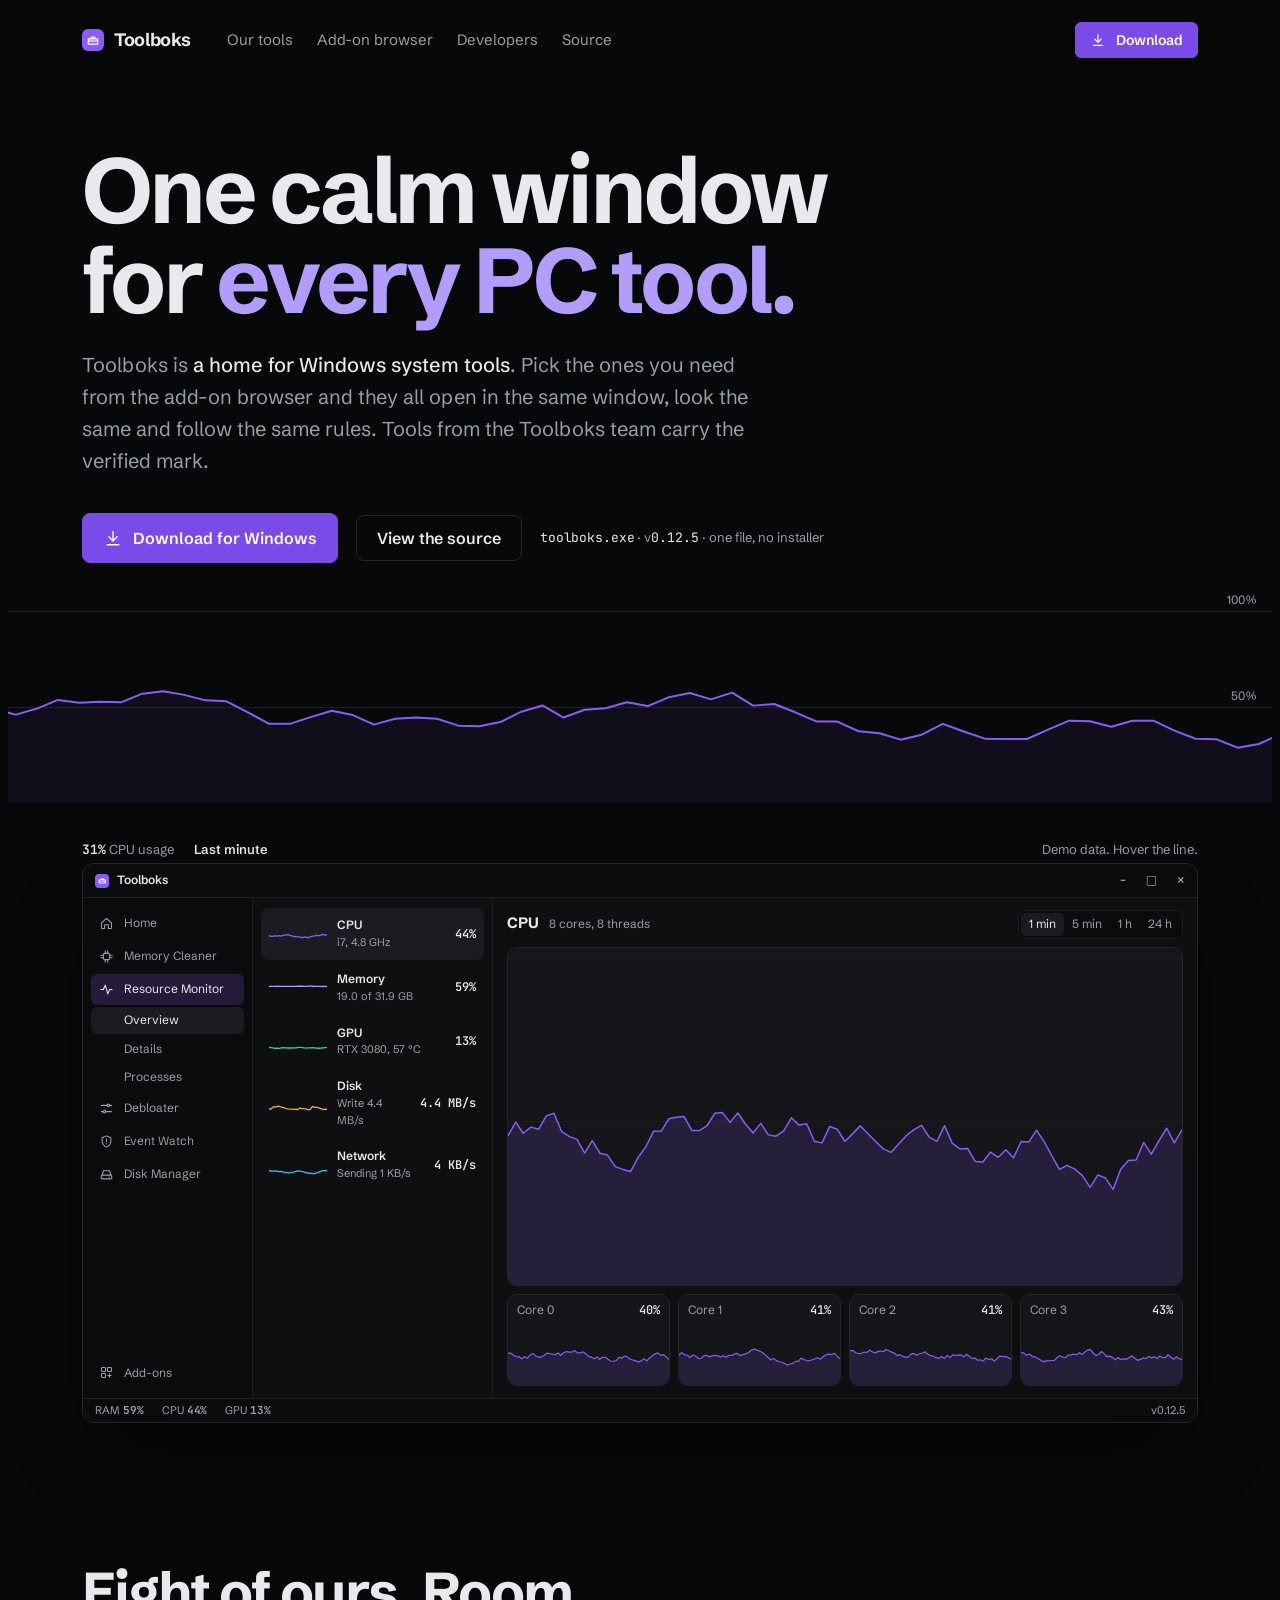
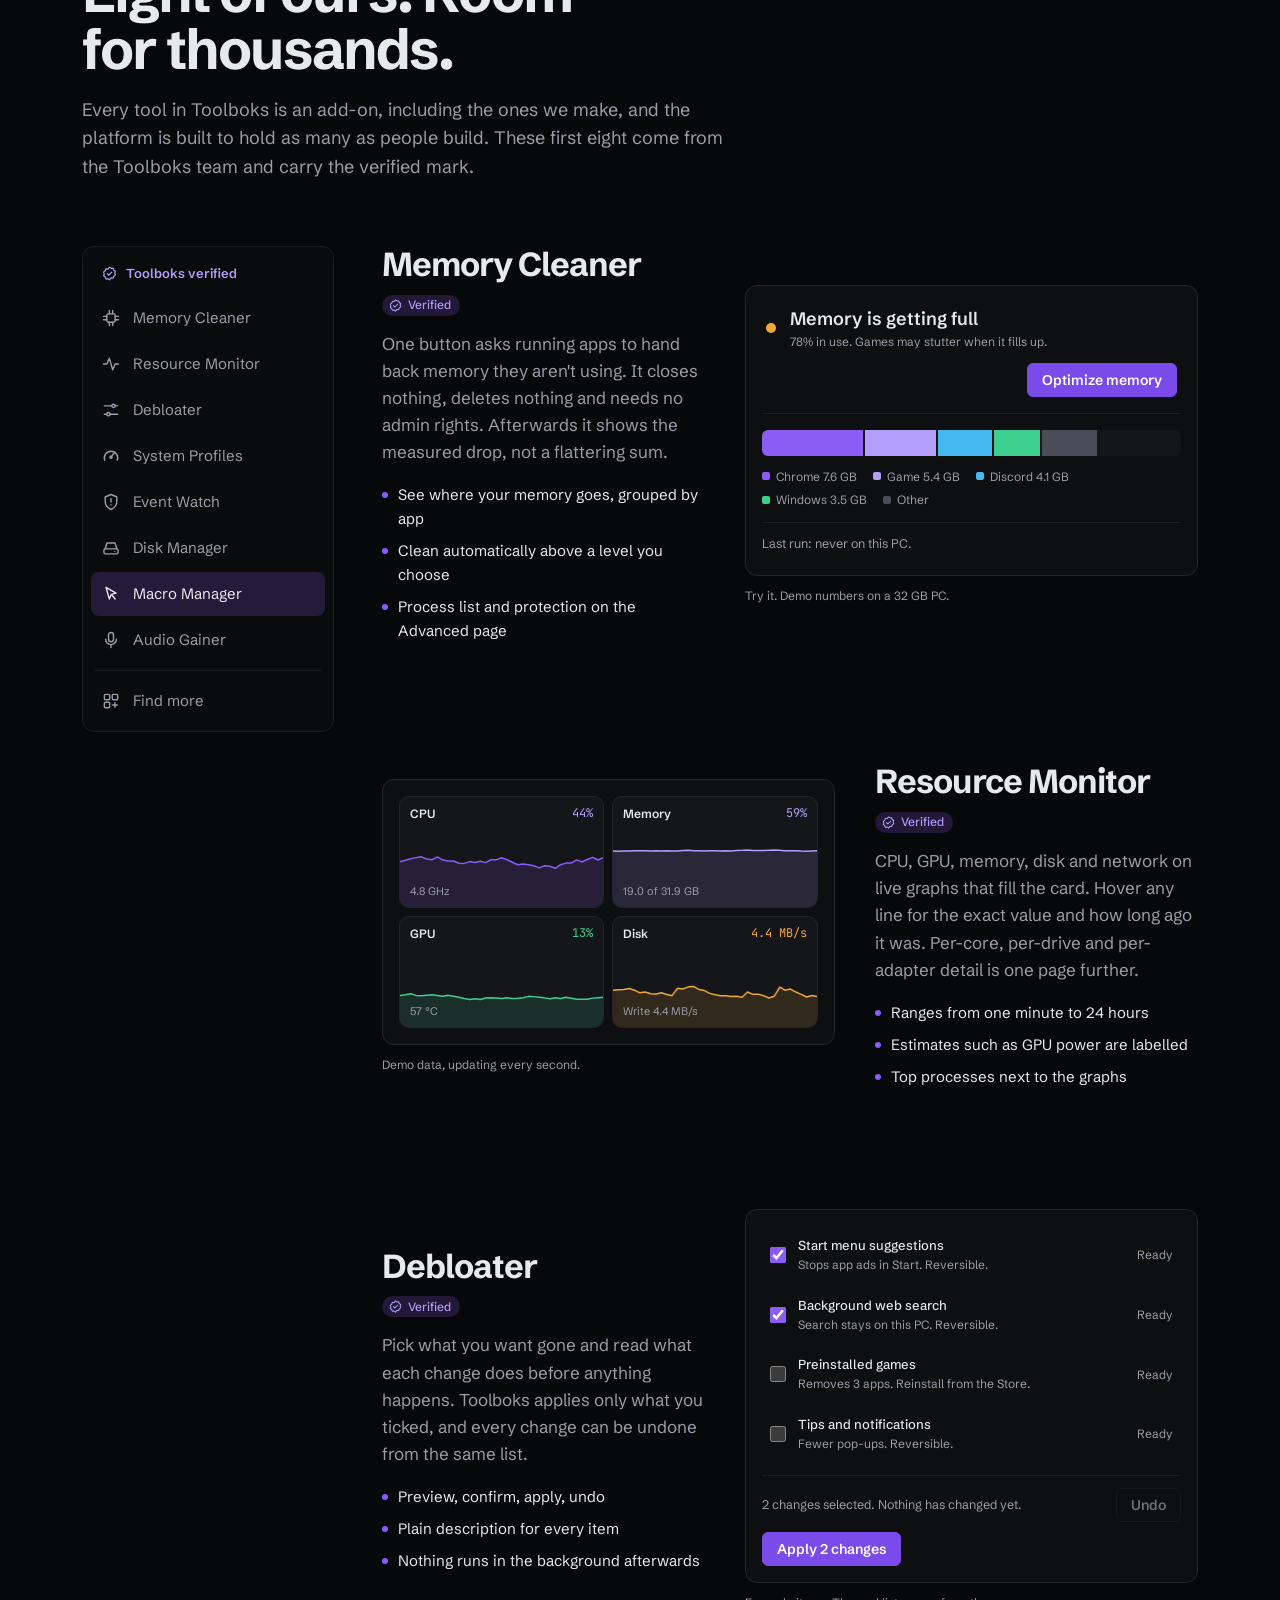
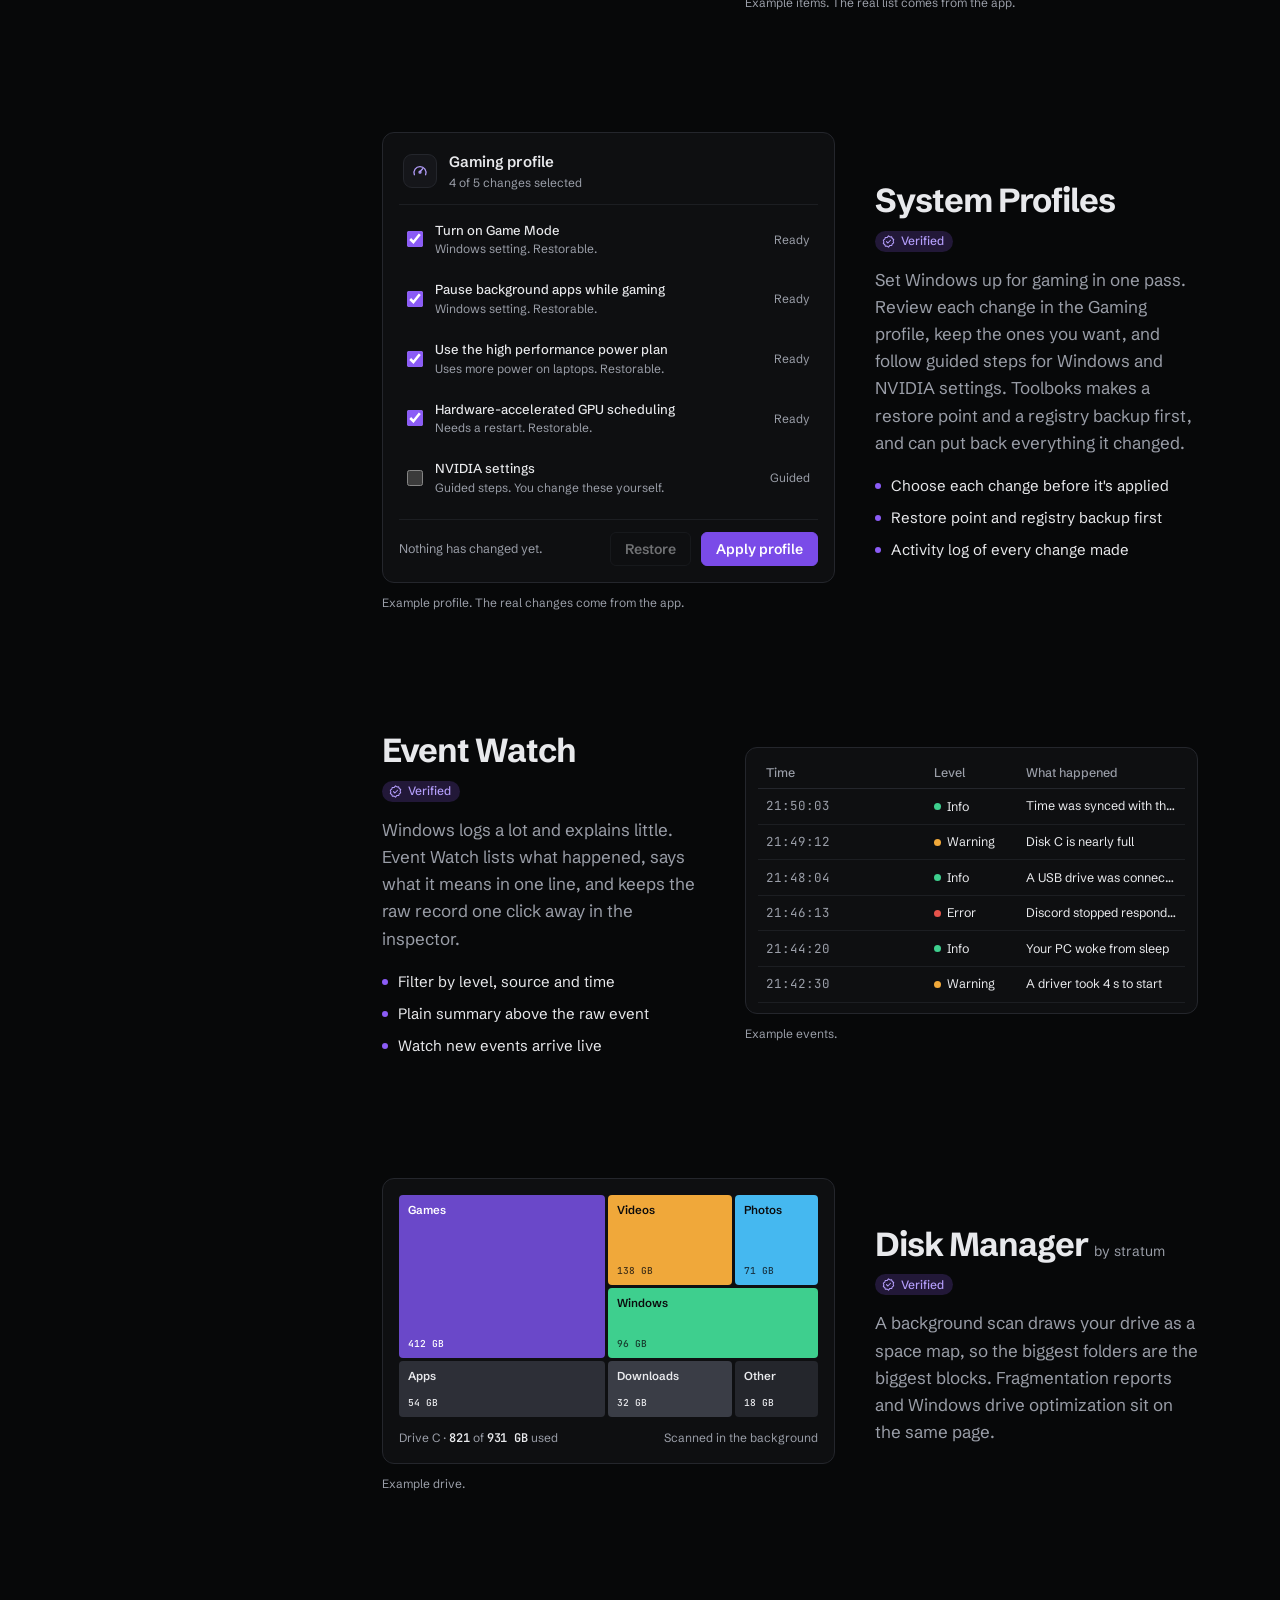
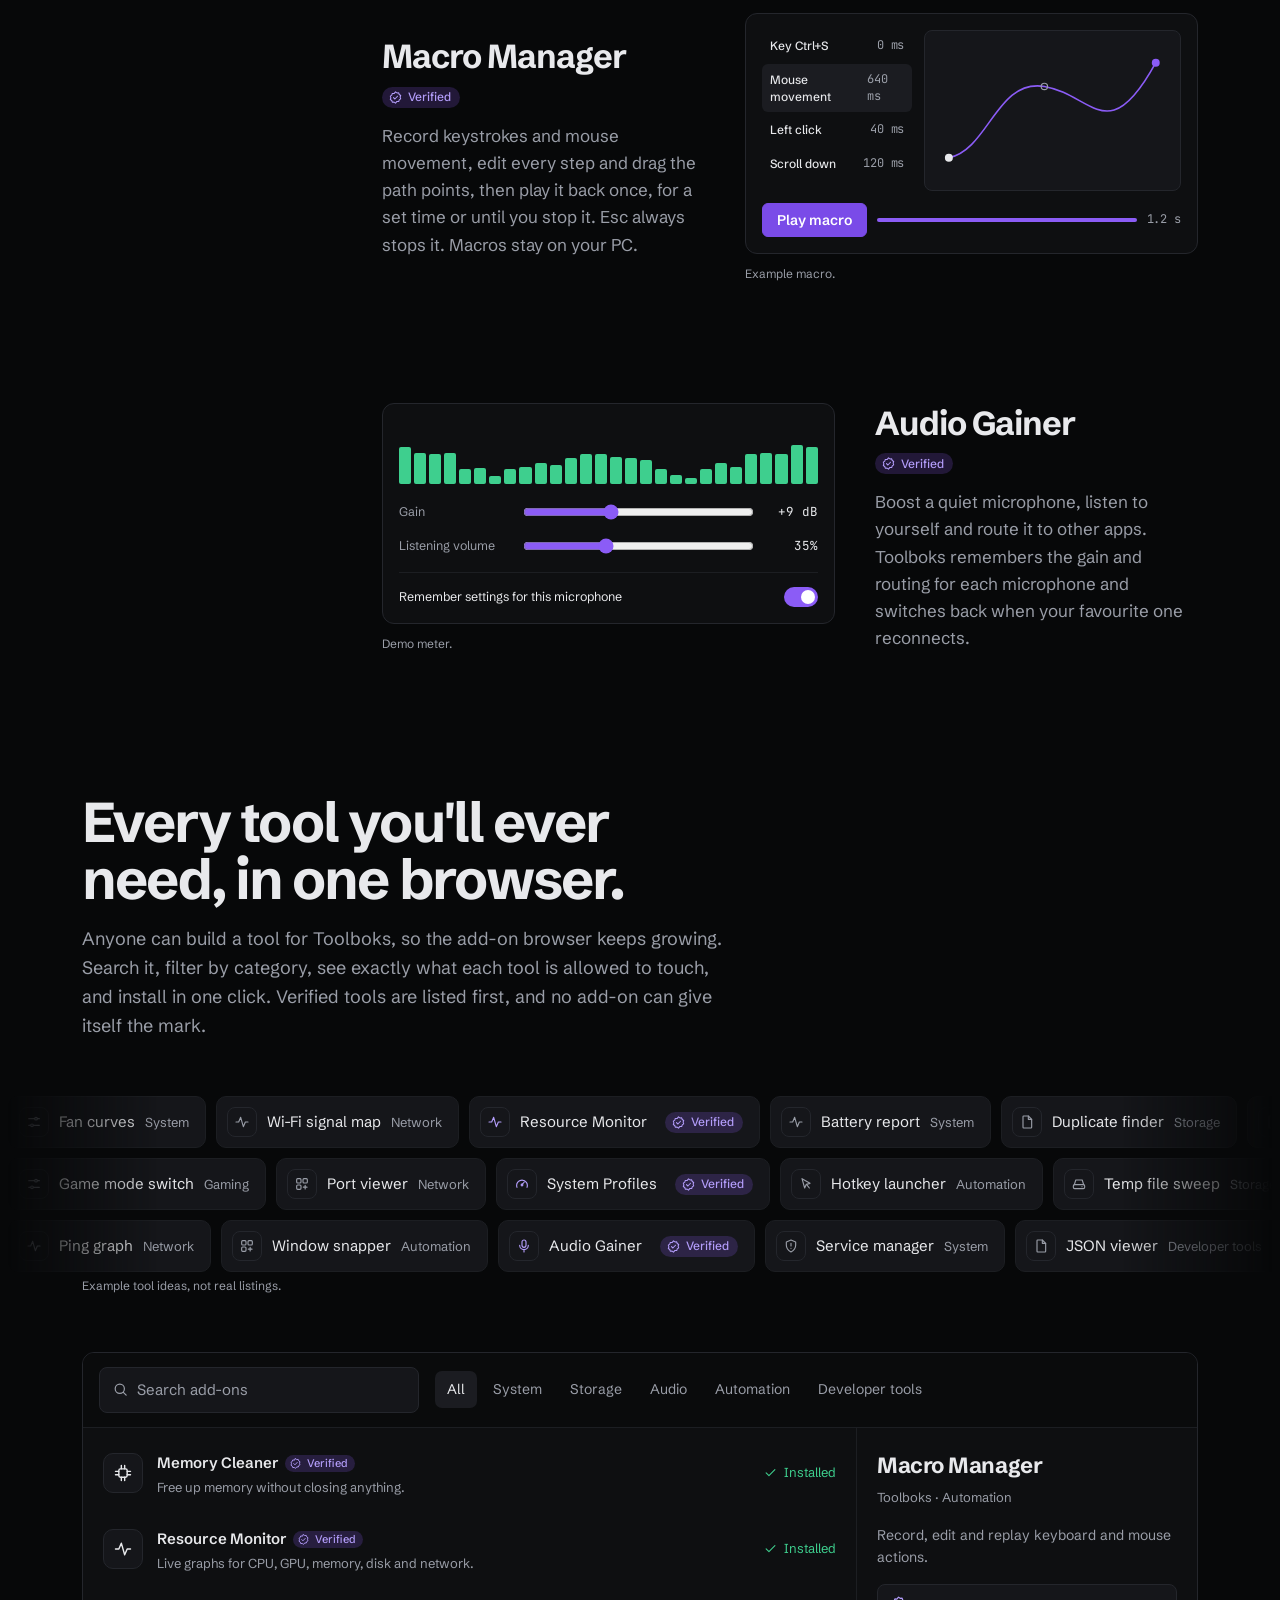
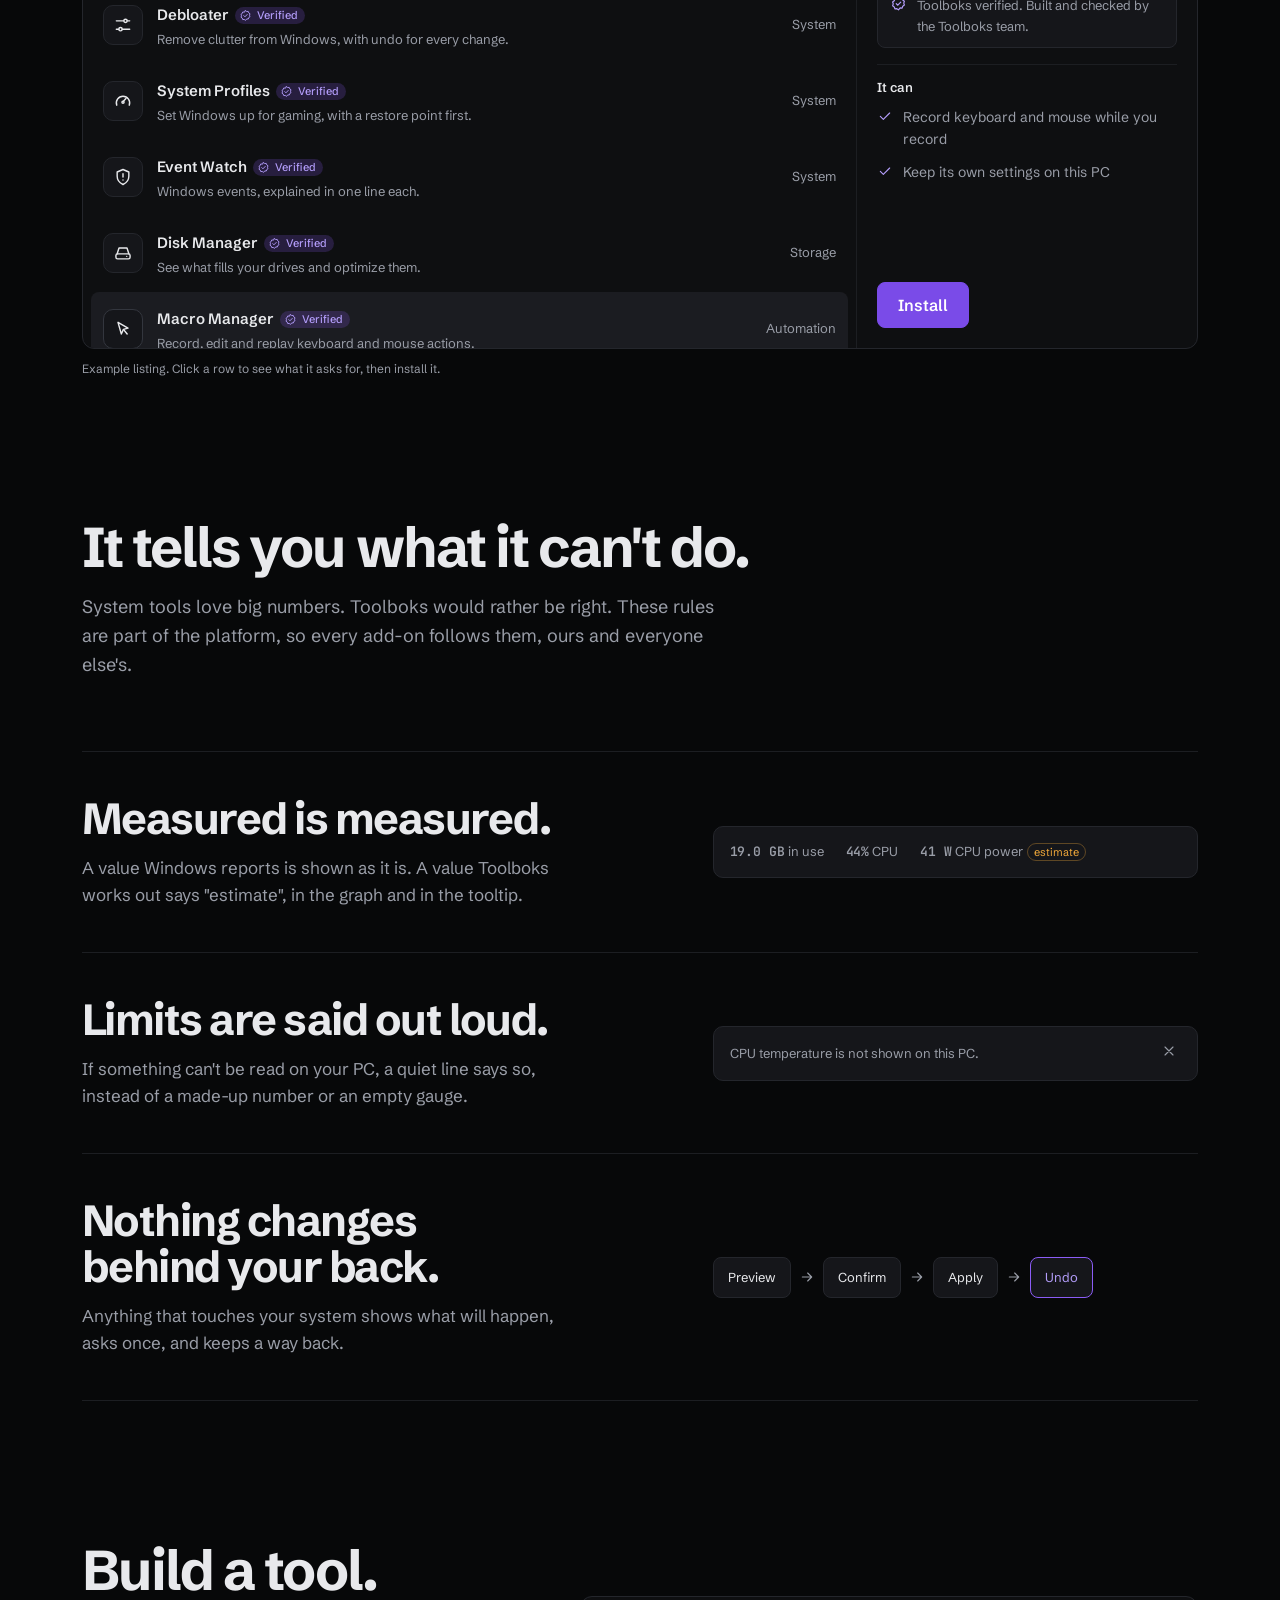
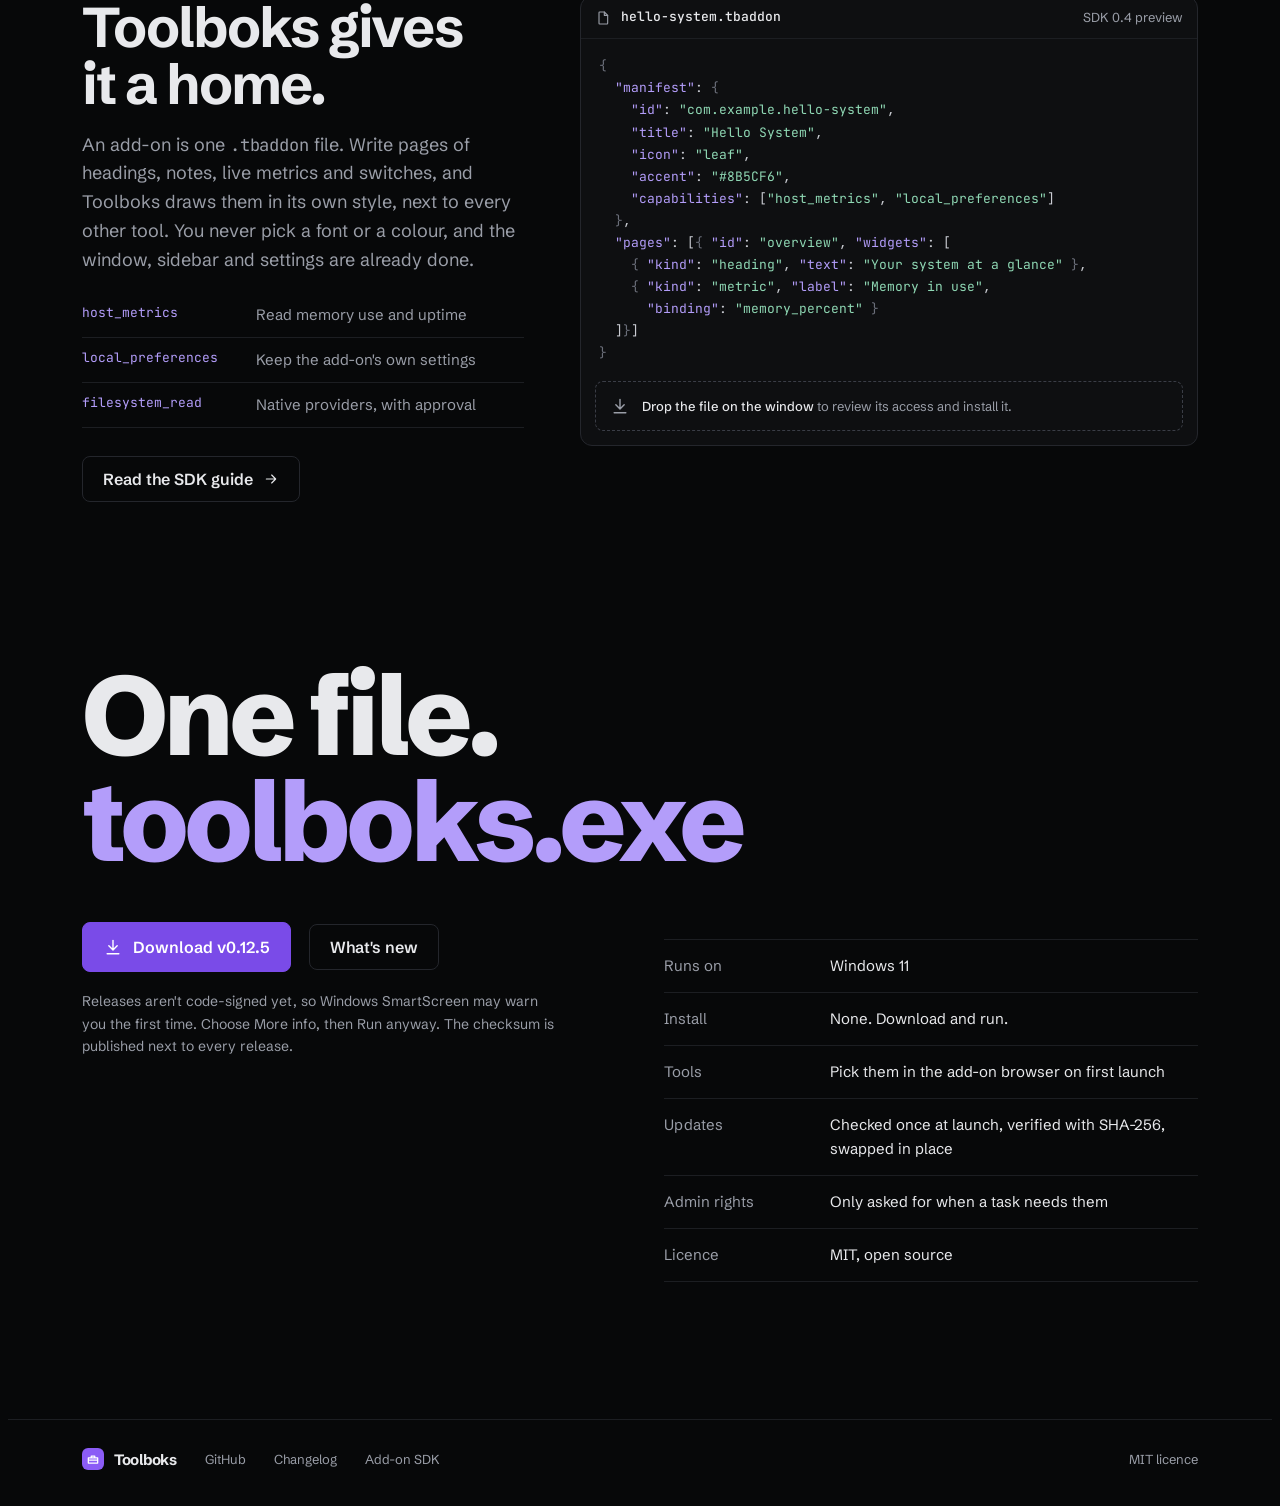
==== commit 0b227ccf: "Deploy the landing page to GitHub Pages Adds a workflow that publishes site/ to GitHub Pages on push" ====
--- a/site/index.html
+++ b/site/index.html
@@ -6,11 +6,13 @@
 <title>Toolboks: one calm window for every PC tool</title>
 <meta name="description" content="Toolboks is a home for Windows system tools. Install verified tools like Memory Cleaner, Resource Monitor and Disk Manager from the add-on browser, all in one window.">
 <meta name="theme-color" content="#070809">
+<link rel="canonical" href="https://gusseti.github.io/toolboks/">
 <link rel="icon" href="favicon.svg" type="image/svg+xml">
 <meta property="og:type" content="website">
 <meta property="og:title" content="Toolboks: one calm window for every PC tool">
 <meta property="og:description" content="A home for Windows system tools. Verified tools from the Toolboks team, and room for thousands more.">
-<meta property="og:image" content="og.png">
+<meta property="og:url" content="https://gusseti.github.io/toolboks/">
+<meta property="og:image" content="https://gusseti.github.io/toolboks/og.png">
 <meta name="twitter:card" content="summary_large_image">
 <link rel="preconnect" href="https://fonts.googleapis.com">
 <link rel="preconnect" href="https://fonts.gstatic.com" crossorigin>
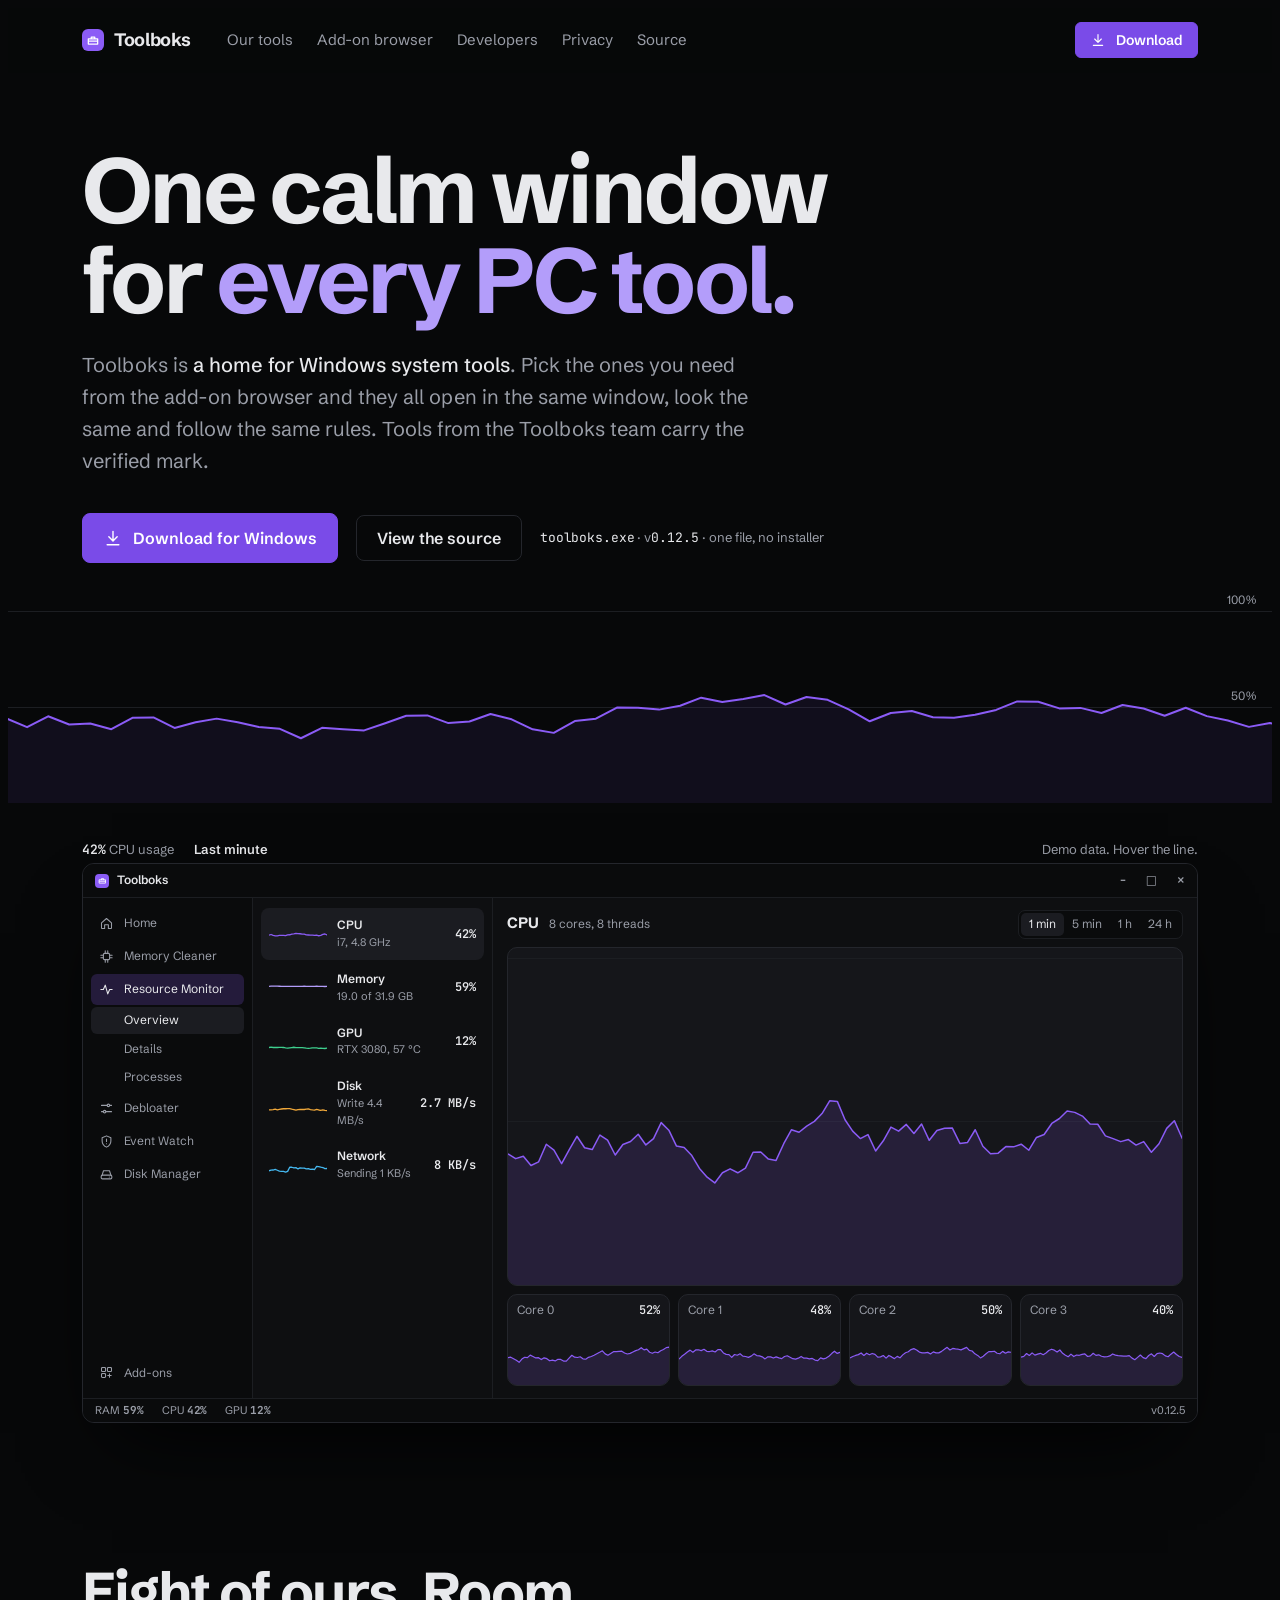
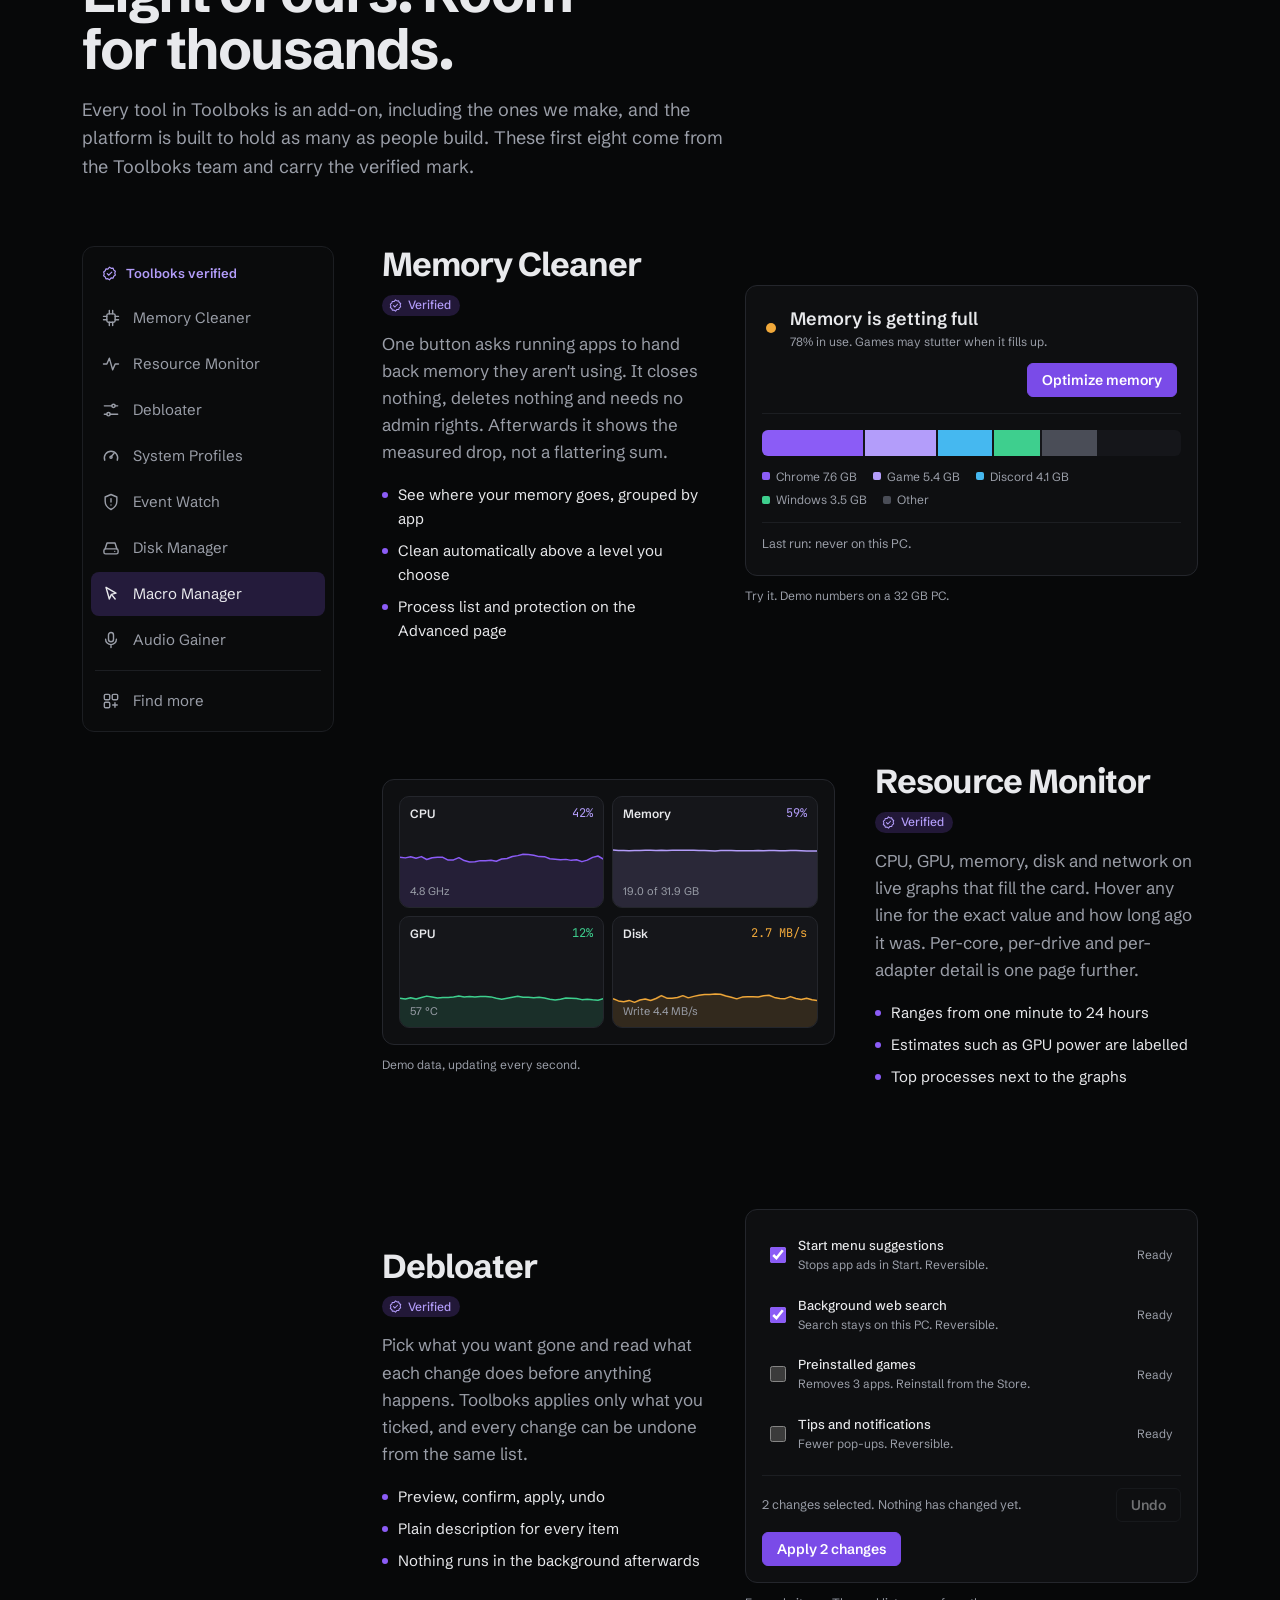
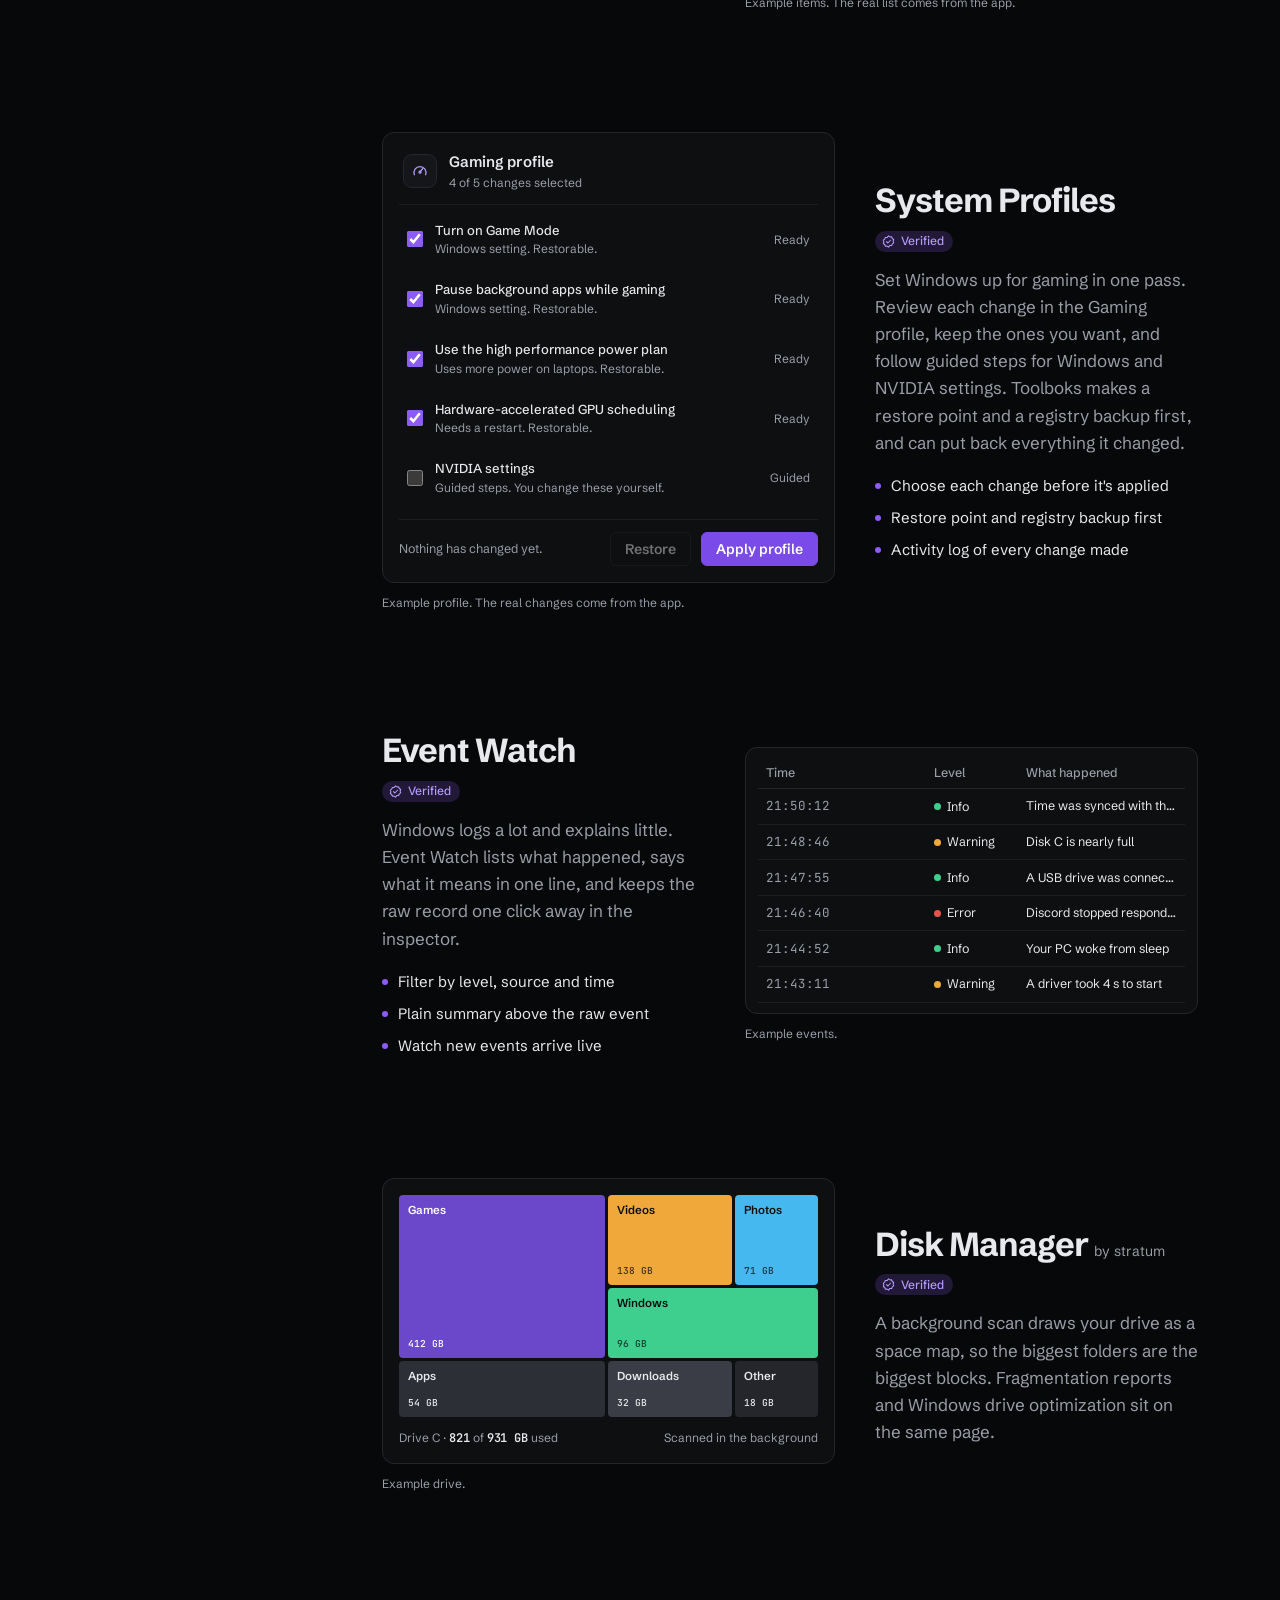
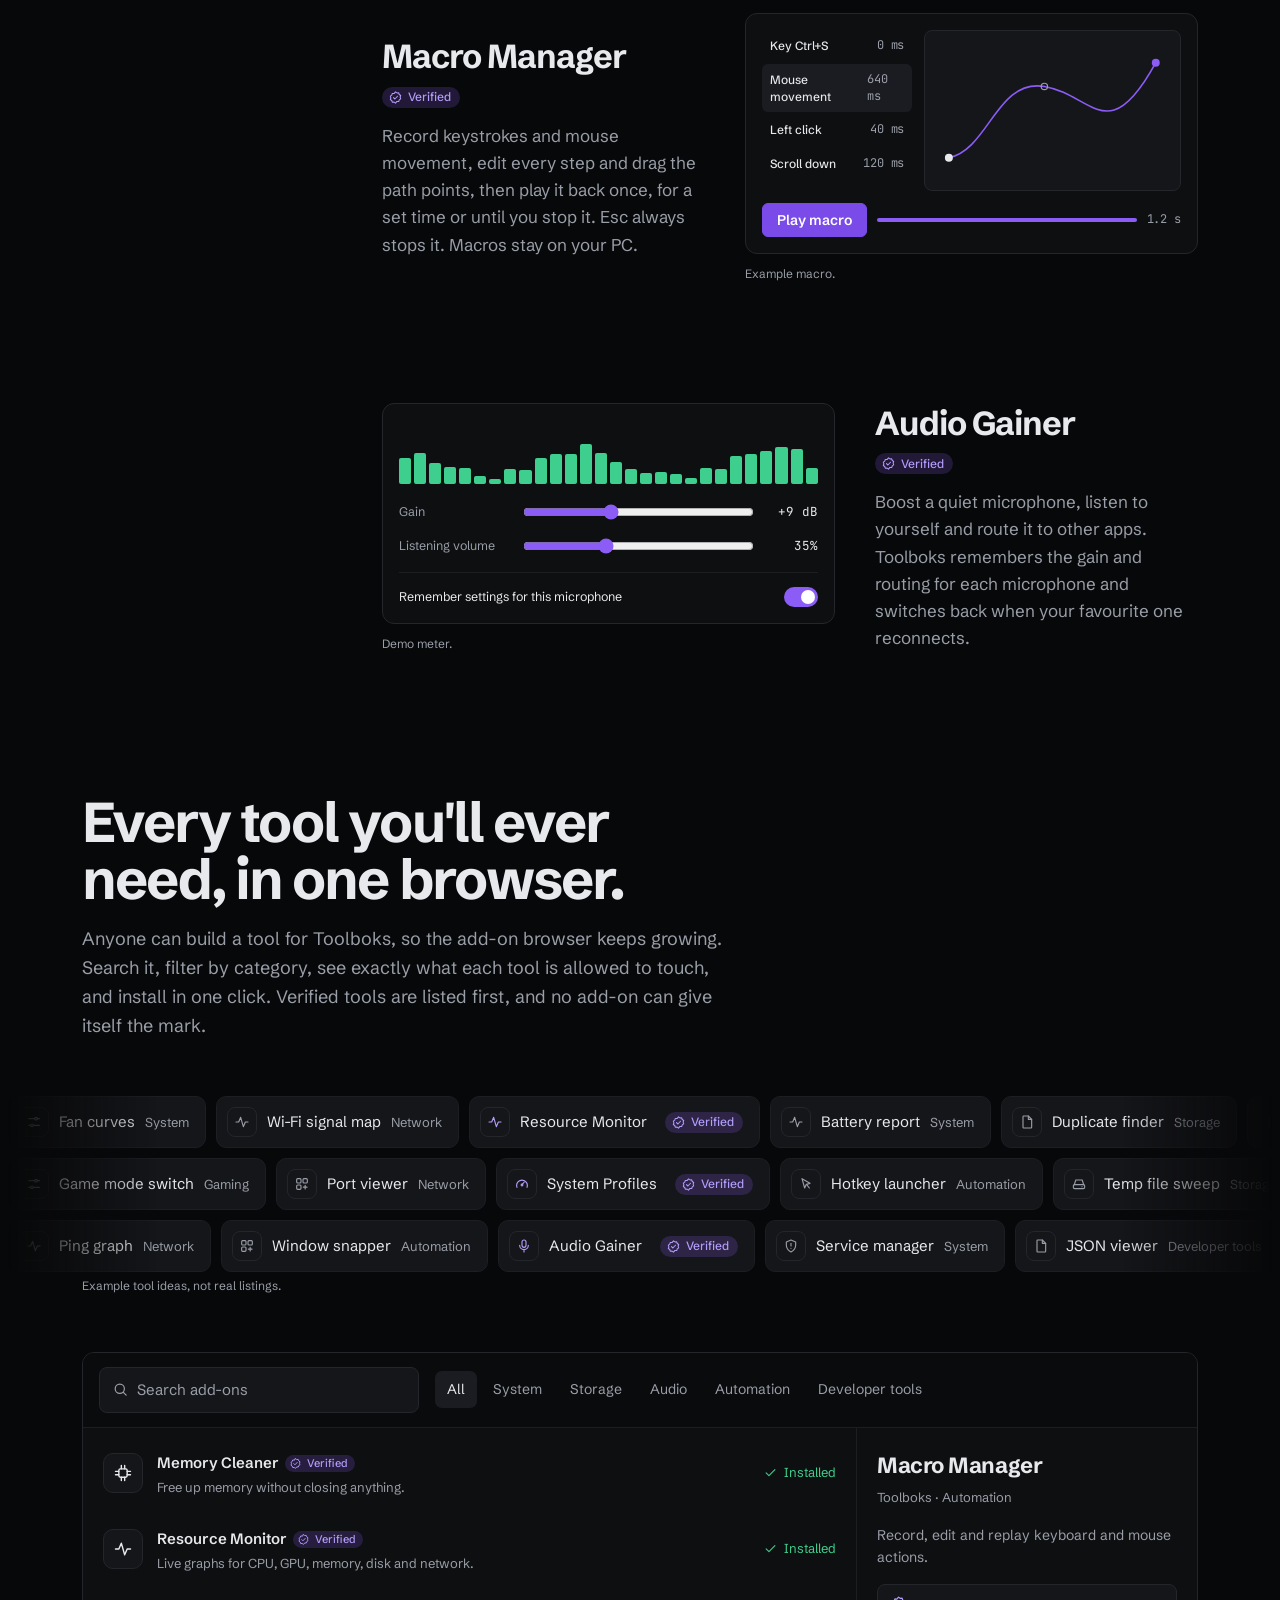
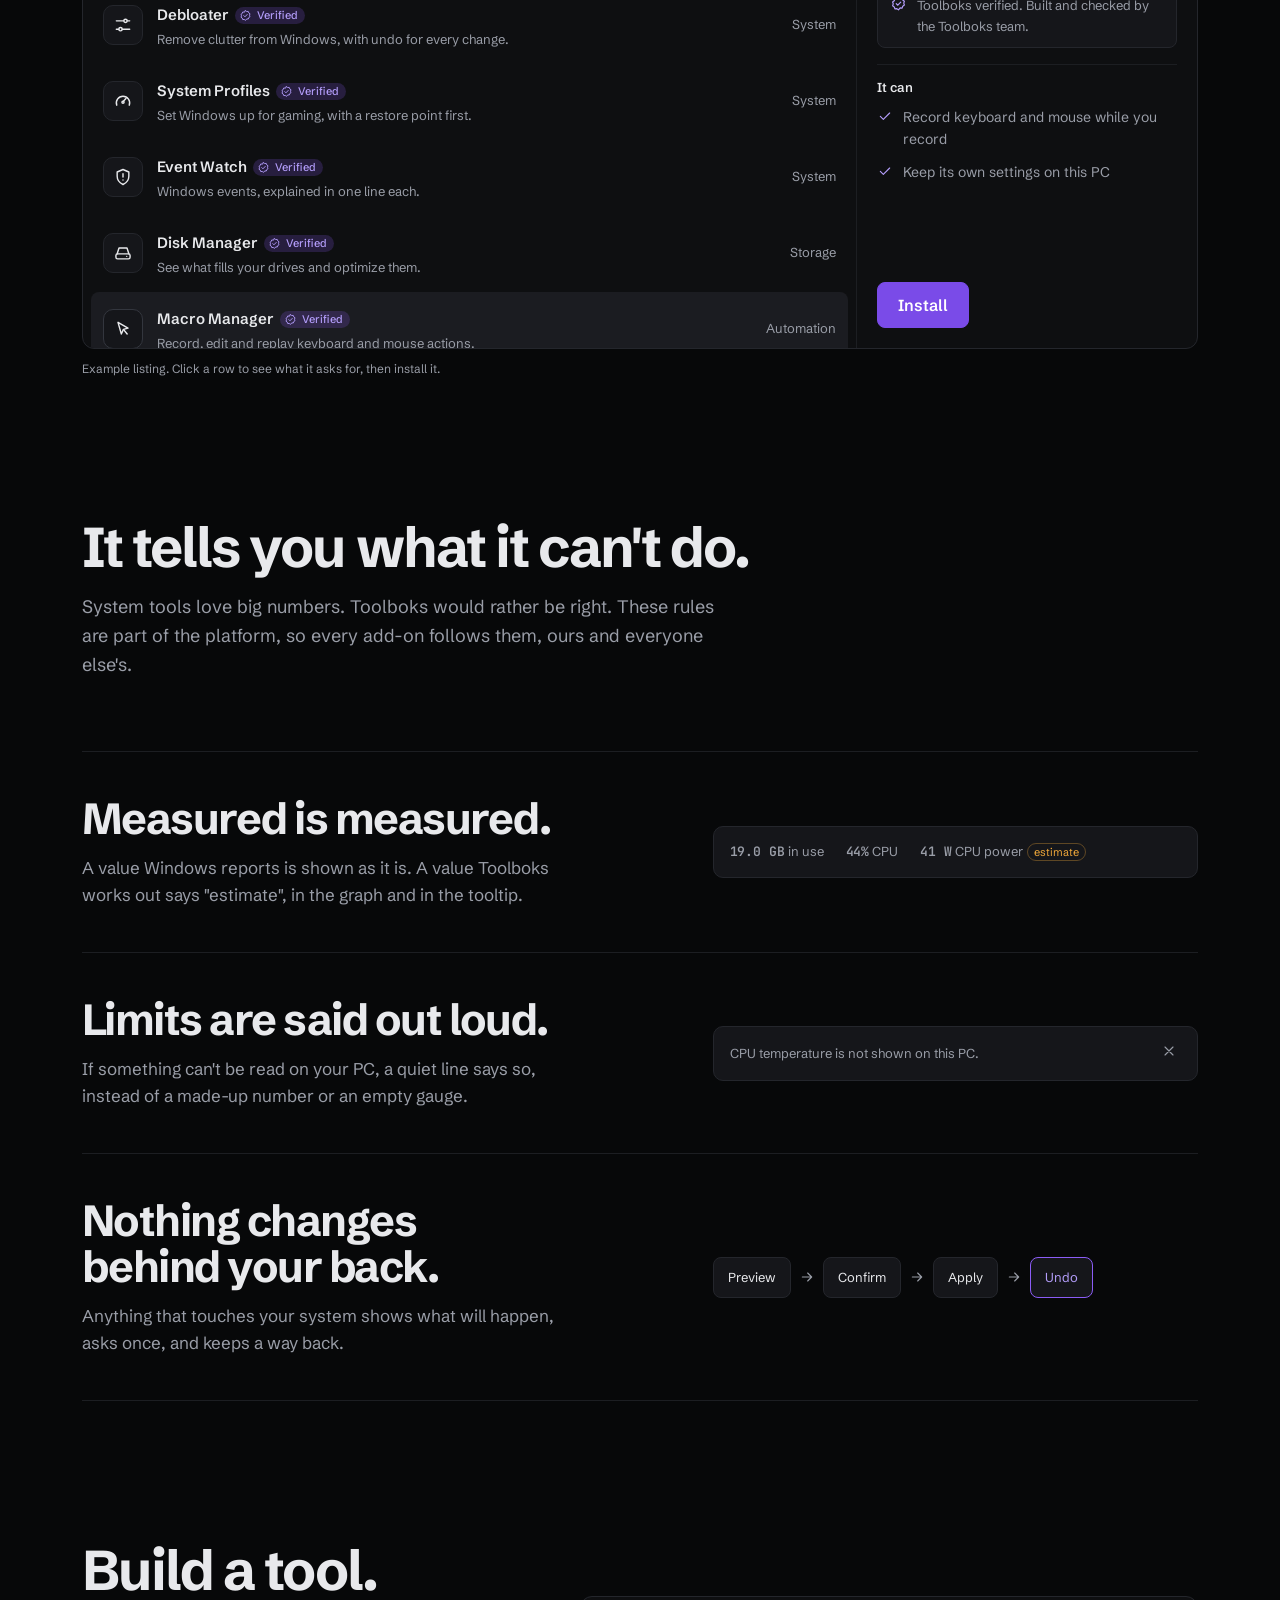
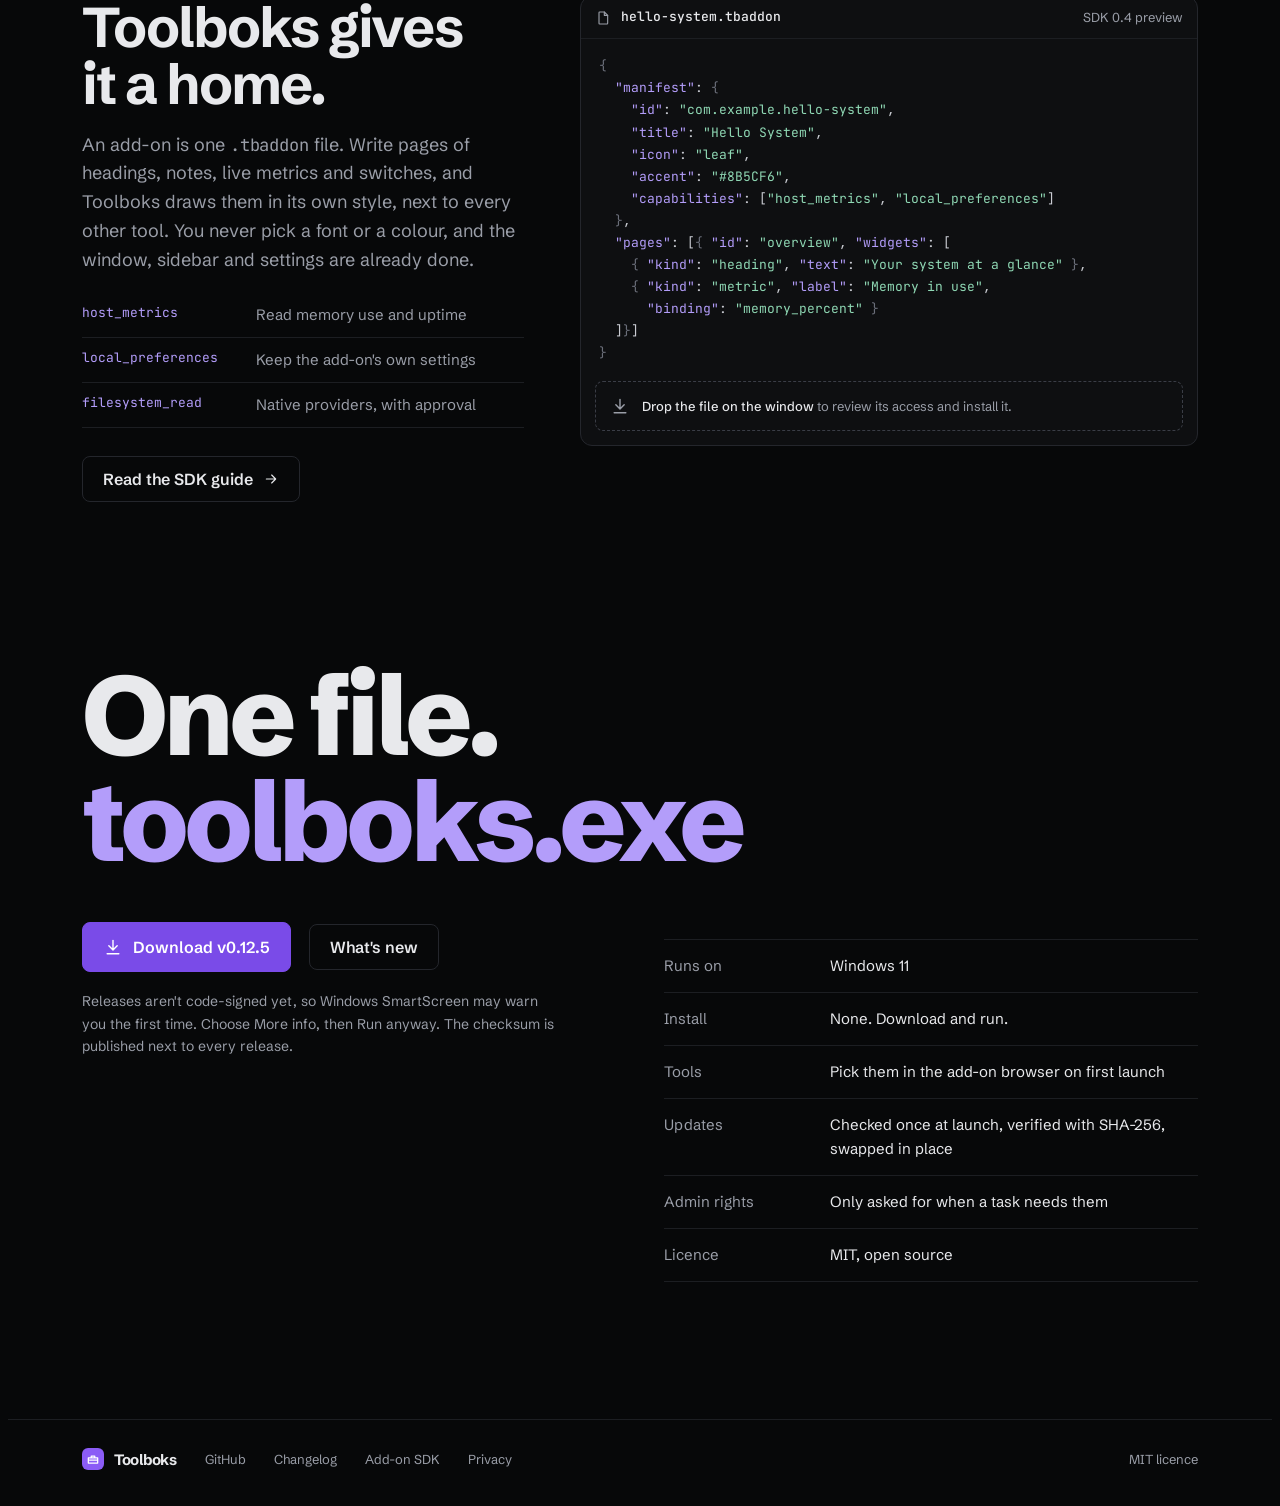
==== commit eb3f1bc5: "Add privacy policy page to the landing site Toolboks collects no data. The page lists every connecti" ====
--- a/site/index.html
+++ b/site/index.html
@@ -50,6 +50,7 @@
       <a href="#tools">Our tools</a>
       <a href="#browser">Add-on browser</a>
       <a href="#addons">Developers</a>
+      <a href="privacy.html">Privacy</a>
       <a href="https://github.com/Gusseti/toolboks" target="_blank" rel="noopener">Source</a>
     </div>
     <a class="btn small primary" href="#download"><svg class="ic" style="width:16px;height:16px"><use href="#i-down"/></svg>Download</a>
@@ -435,6 +436,7 @@
   <a href="https://github.com/Gusseti/toolboks" target="_blank" rel="noopener">GitHub</a>
   <a href="https://github.com/Gusseti/toolboks/blob/main/CHANGELOG.md" target="_blank" rel="noopener">Changelog</a>
   <a href="https://github.com/Gusseti/toolboks/tree/main/sdk" target="_blank" rel="noopener">Add-on SDK</a>
+  <a href="privacy.html">Privacy</a>
   <span style="margin-left:auto">MIT licence</span>
 </div></footer>
 </body>
--- a/site/styles.css
+++ b/site/styles.css
@@ -399,6 +399,32 @@
 footer .brand { font-size: .9375rem; color: var(--fg); }
 
 
+/* ---------- document pages (privacy) ---------- */
+.nav-links a[aria-current="page"] { color: var(--fg); }
+footer a[aria-current="page"] { color: var(--fg); }
+.doc { padding-block: 88px 120px; }
+.doc-head { max-width: 46rem; }
+.doc h1 { font-size: clamp(2.5rem, 6vw, 4rem); font-weight: 800; line-height: 1.02; letter-spacing: -0.035em; }
+.doc-lede { margin-top: 24px; font-size: clamp(1.1875rem, 2.2vw, 1.4375rem); line-height: 1.45; color: var(--fg); text-wrap: pretty; }
+.doc-meta { margin-top: 20px; color: var(--muted); font-size: .9375rem; }
+.doc-body { max-width: 42rem; margin-top: 24px; }
+.doc-body section { padding-top: 56px; }
+.doc-body h2 { font-size: 1.5rem; font-weight: 700; letter-spacing: -0.02em; line-height: 1.2; scroll-margin-top: 88px; }
+.doc-body p { margin-top: 14px; color: #c9cbd1; text-wrap: pretty; }
+.doc-body strong { color: var(--fg); font-weight: 600; }
+.doc-body a { color: var(--accent-text); text-decoration-color: color-mix(in srgb, var(--accent-text) 45%, transparent); text-underline-offset: 3px; }
+.doc-body a:hover { text-decoration-color: currentColor; }
+.conn-list { margin-top: 28px; border-top: 1px solid var(--line); }
+.conn { padding-block: 22px; border-bottom: 1px solid var(--line); }
+.conn h3 { font-size: 1.0625rem; font-weight: 600; }
+.conn p { margin-top: 6px; }
+.conn dl { display: flex; flex-wrap: wrap; gap: 6px 32px; margin: 14px 0 0; font-size: .875rem; }
+.conn dl div { display: flex; gap: 8px; }
+.conn dt { color: var(--muted); }
+.conn dd { margin: 0; color: var(--fg); font-weight: 500; }
+@media (max-width: 720px) { .doc { padding-block: 56px 88px; } .doc-body section { padding-top: 44px; } }
+
+
 /* entrance: content is visible at rest; this only adds a short rise */
 .rise { animation: rise .9s var(--ease) both; }
 .rise.d1 { animation-delay: .08s; } .rise.d2 { animation-delay: .16s; } .rise.d3 { animation-delay: .24s; }
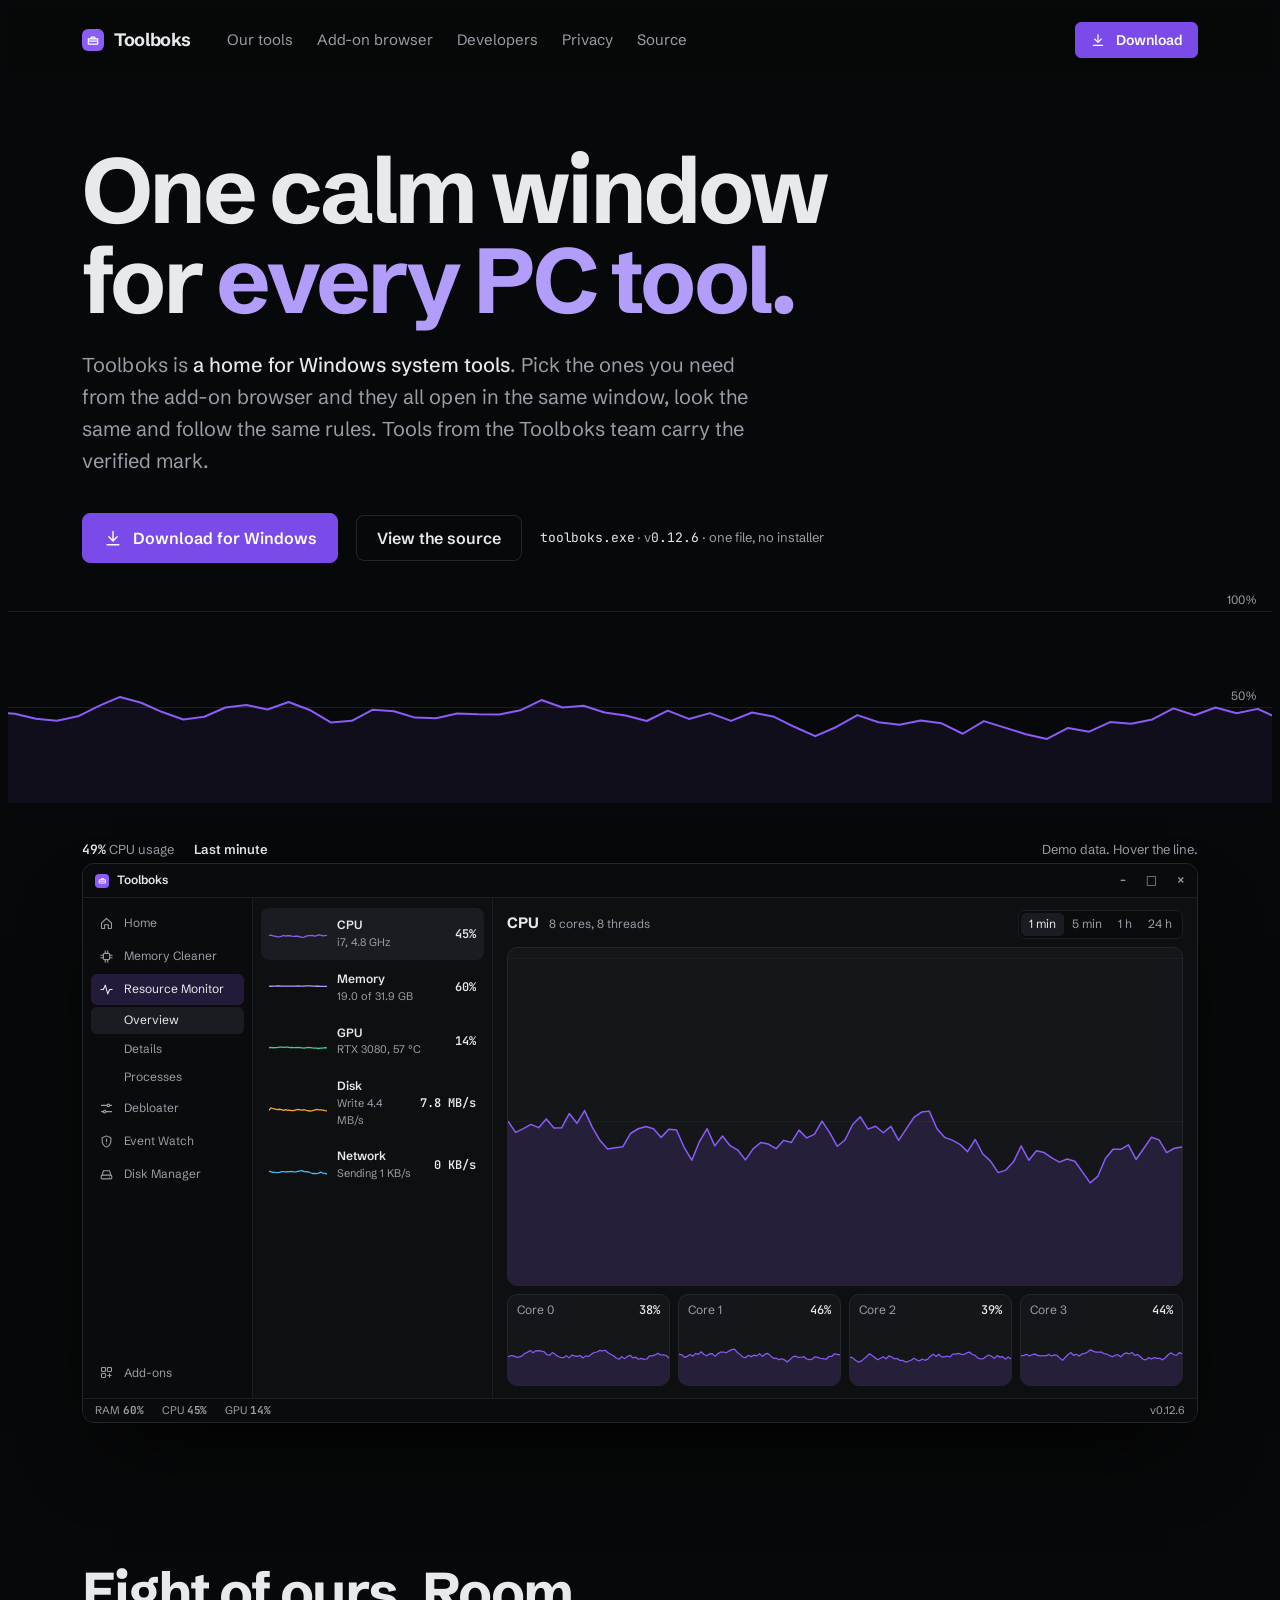
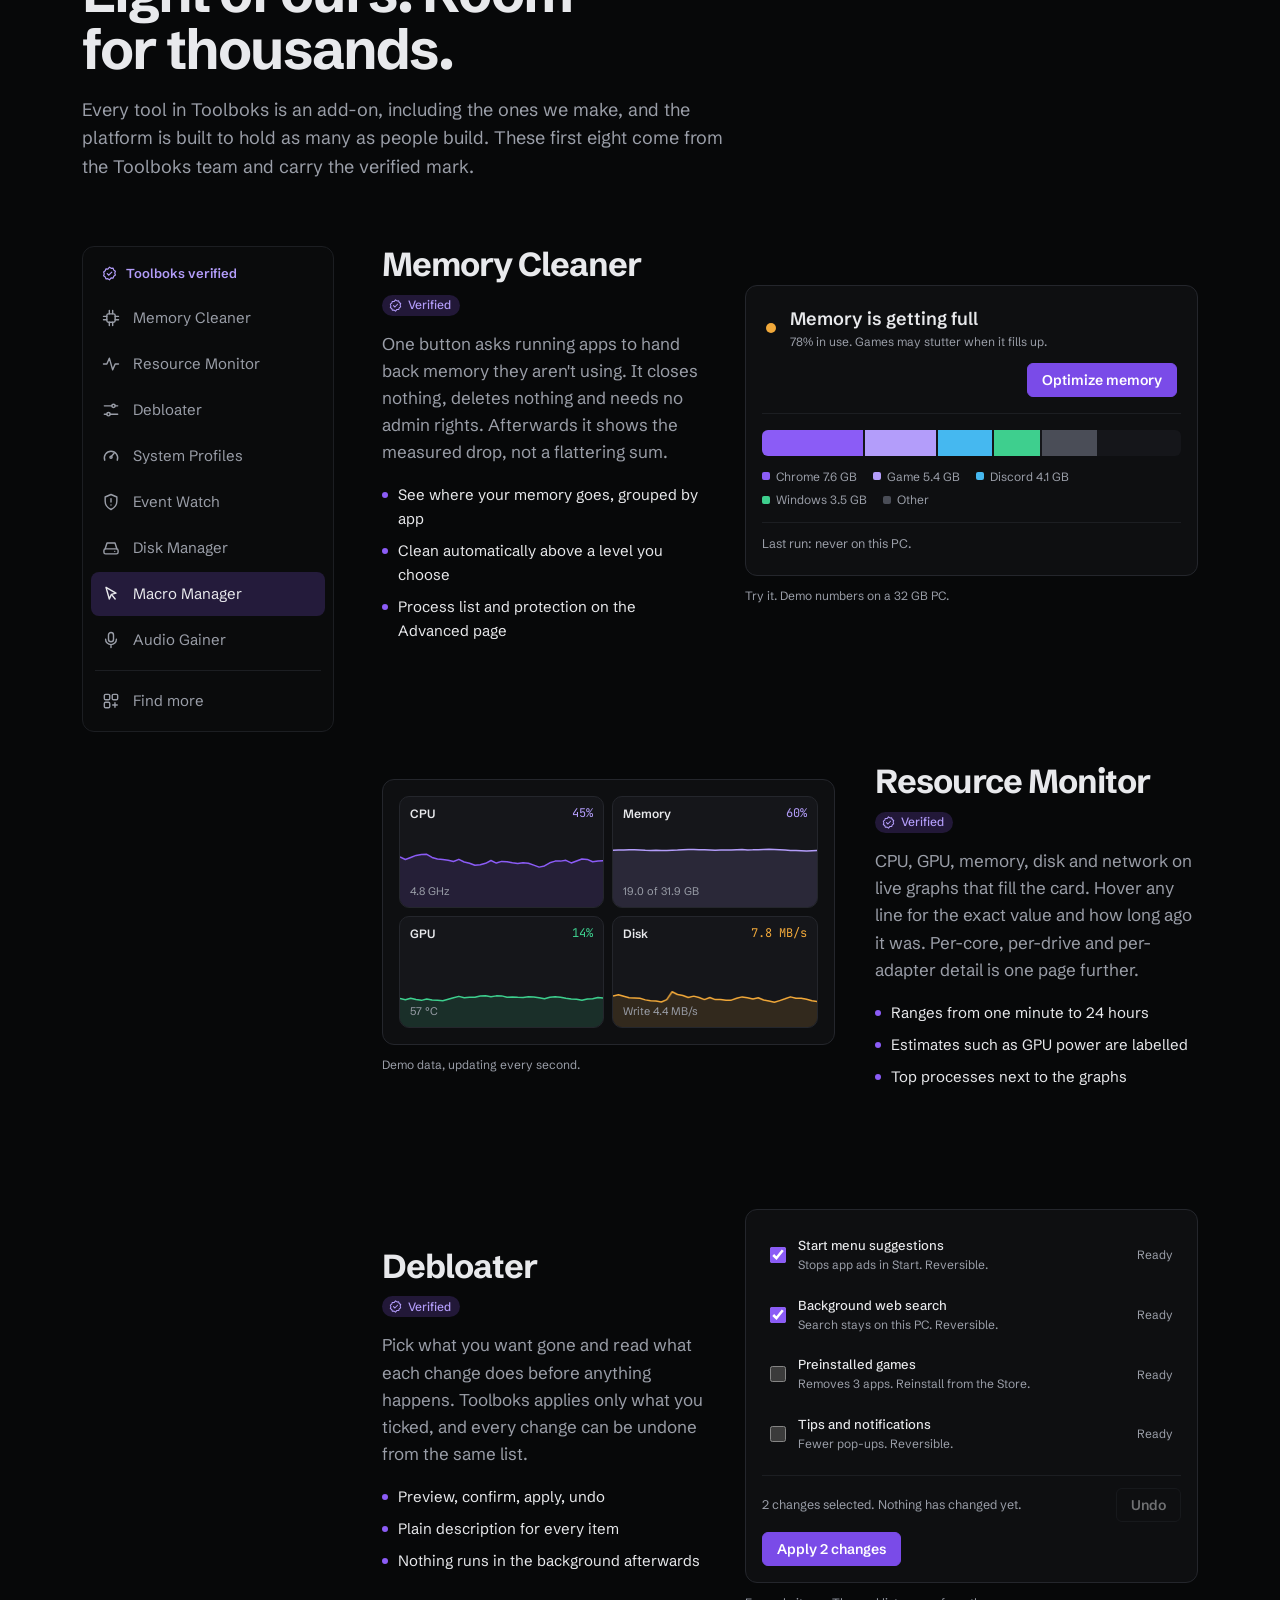
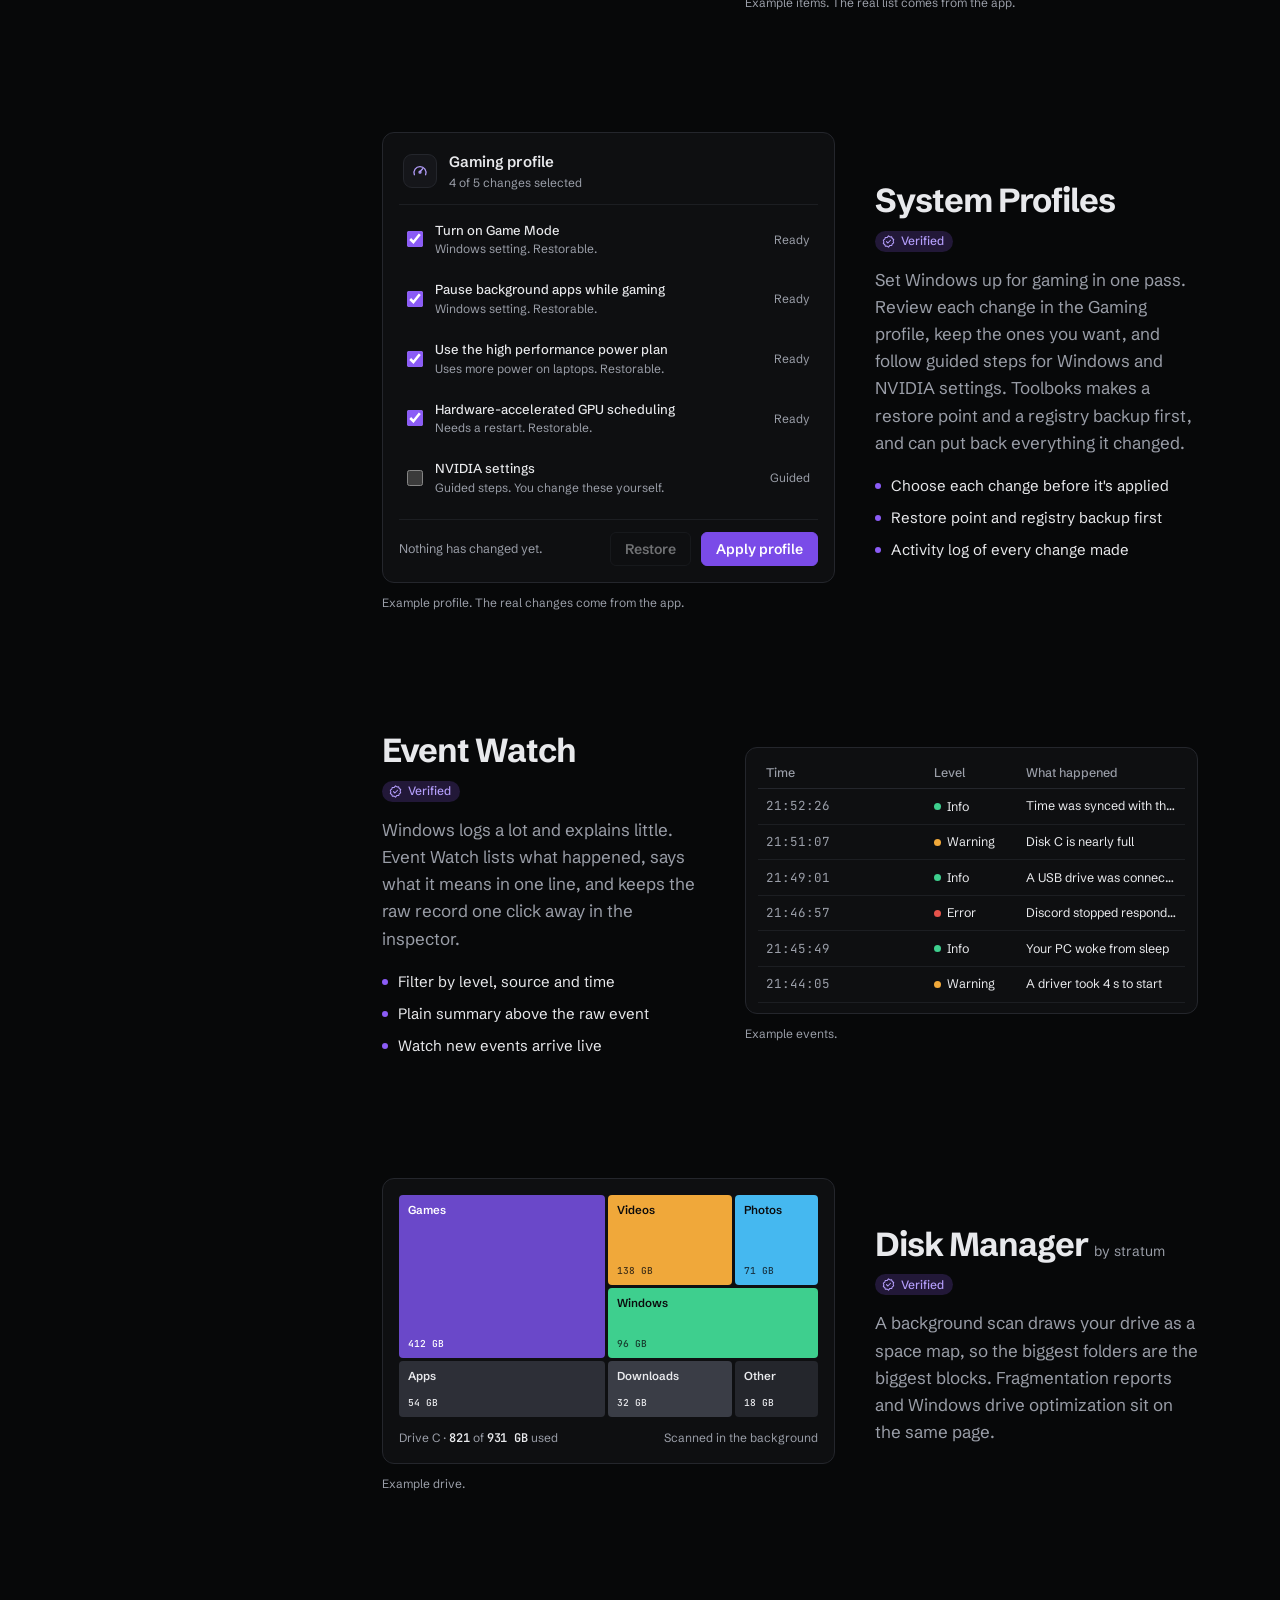
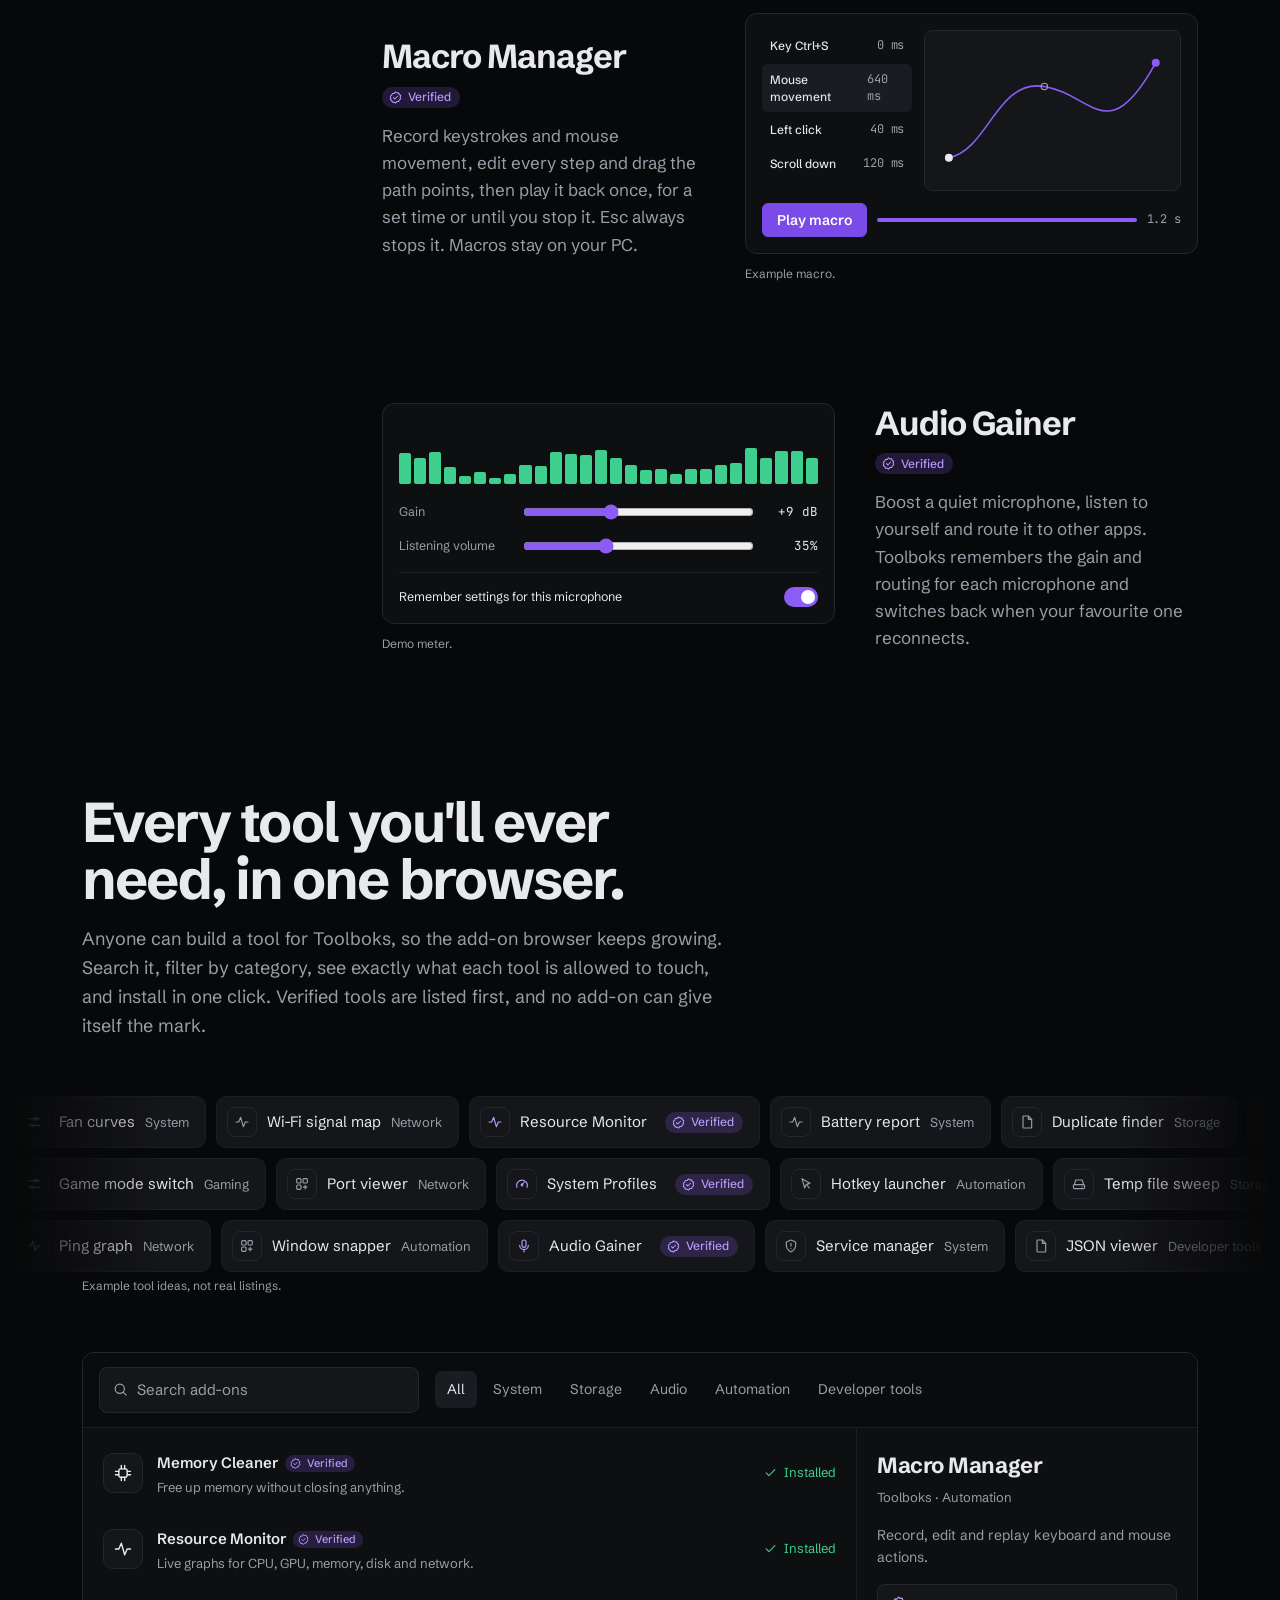
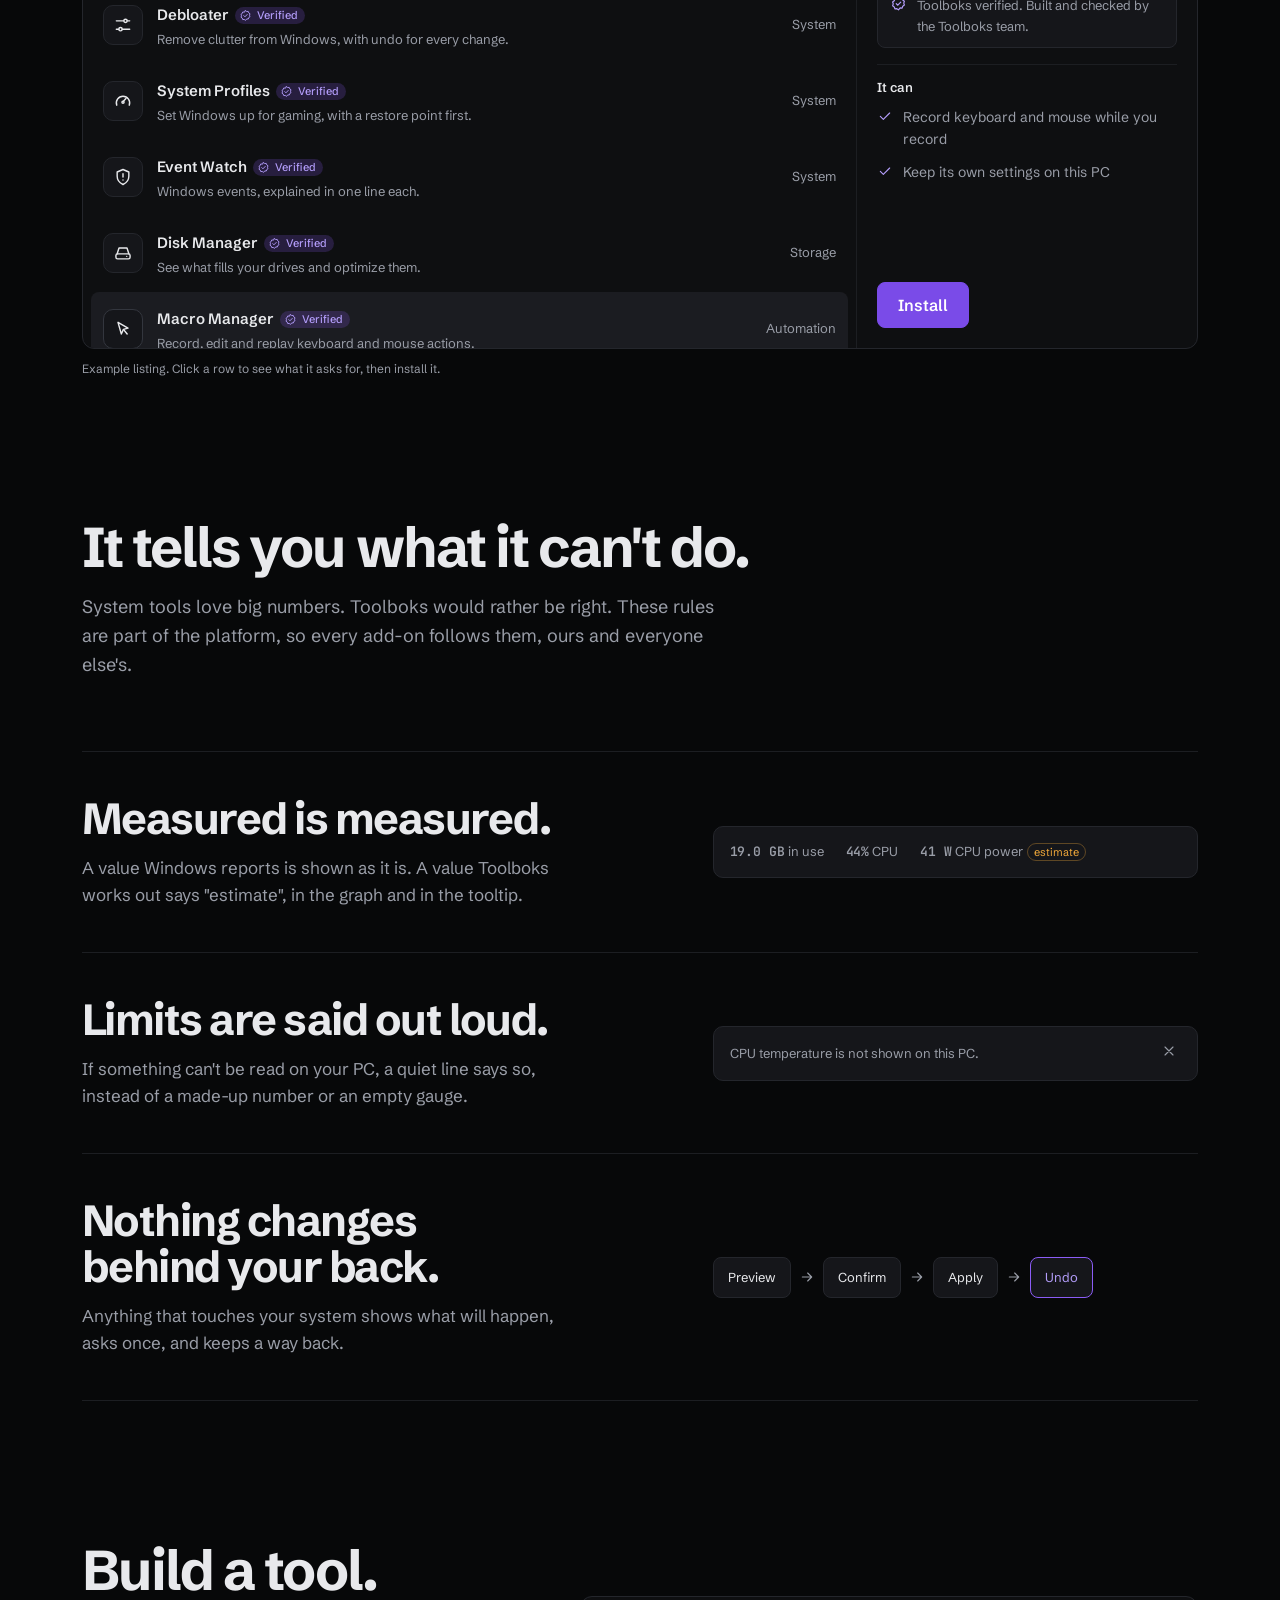
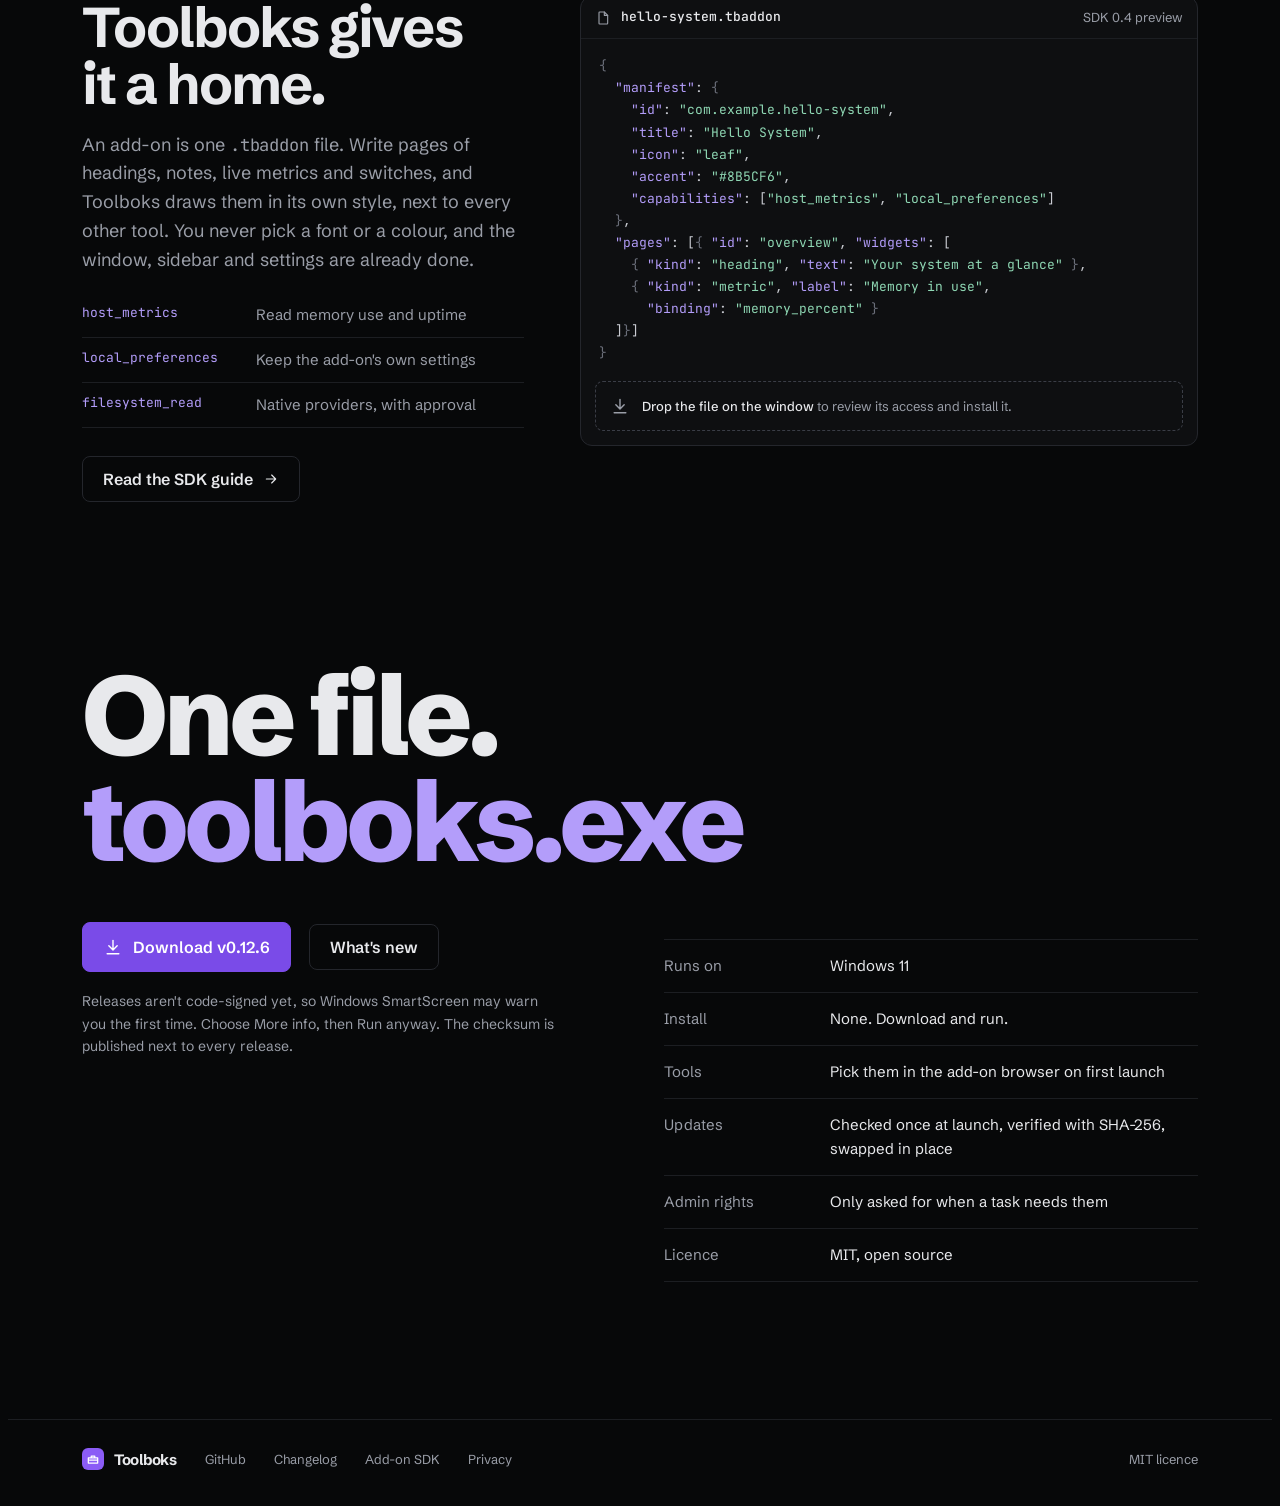
==== commit 319c9611: "Release Toolboks 0.12.6 with the privacy policy page Bump the version, the built-in add-on manifests" ====
--- a/site/index.html
+++ b/site/index.html
@@ -73,7 +73,7 @@
       <div class="cta-row rise d2">
         <a class="btn primary" href="#download"><svg class="ic"><use href="#i-down"/></svg>Download for Windows</a>
         <a class="btn" href="https://github.com/Gusseti/toolboks" target="_blank" rel="noopener">View the source</a>
-        <span class="cta-meta"><span class="num">toolboks.exe</span> · v<span class="num">0.12.5</span> · one file, no installer</span>
+        <span class="cta-meta"><span class="num">toolboks.exe</span> · v<span class="num">0.12.6</span> · one file, no installer</span>
       </div>
     </div>
 
@@ -101,7 +101,7 @@
             <div class="cores" id="cores"></div>
           </div>
         </div>
-        <div class="win-status"><span>RAM <b class="num" id="stRam">60%</b></span><span>CPU <b class="num" id="stCpu">44%</b></span><span>GPU <b class="num" id="stGpu">13%</b></span><span>v0.12.5</span></div>
+        <div class="win-status"><span>RAM <b class="num" id="stRam">60%</b></span><span>CPU <b class="num" id="stCpu">44%</b></span><span>GPU <b class="num" id="stGpu">13%</b></span><span>v0.12.6</span></div>
       </div>
     </div>
   </div>
@@ -413,7 +413,7 @@
     <div class="close-grid">
       <div>
         <div class="cta-row" style="margin-top:0">
-          <a class="btn primary" href="https://github.com/Gusseti/toolboks/releases/latest" target="_blank" rel="noopener"><svg class="ic"><use href="#i-down"/></svg>Download v0.12.5</a>
+          <a class="btn primary" href="https://github.com/Gusseti/toolboks/releases/latest" target="_blank" rel="noopener"><svg class="ic"><use href="#i-down"/></svg>Download v0.12.6</a>
           <a class="btn" href="https://github.com/Gusseti/toolboks/blob/main/CHANGELOG.md" target="_blank" rel="noopener">What's new</a>
         </div>
         <p class="warn">Releases aren't code-signed yet, so Windows SmartScreen may warn you the first time. Choose More info, then Run anyway. The checksum is published next to every release.</p>
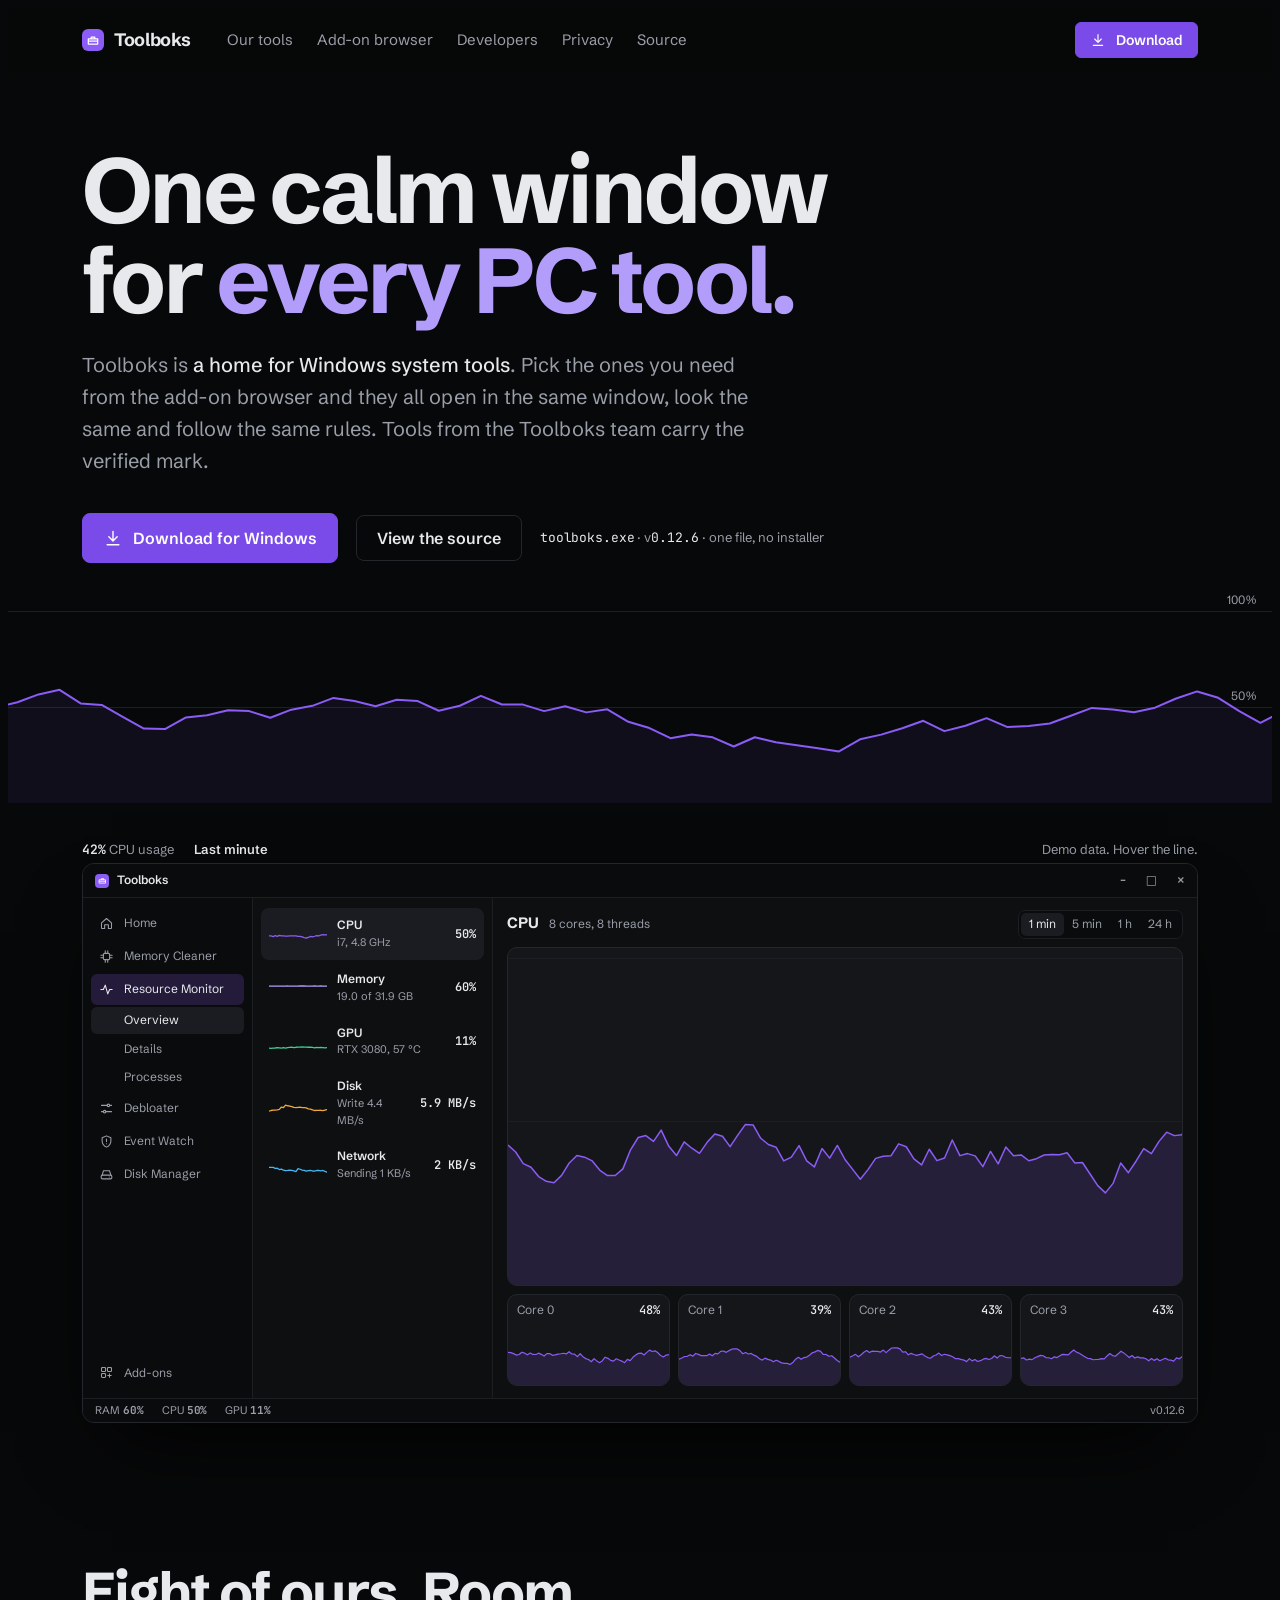
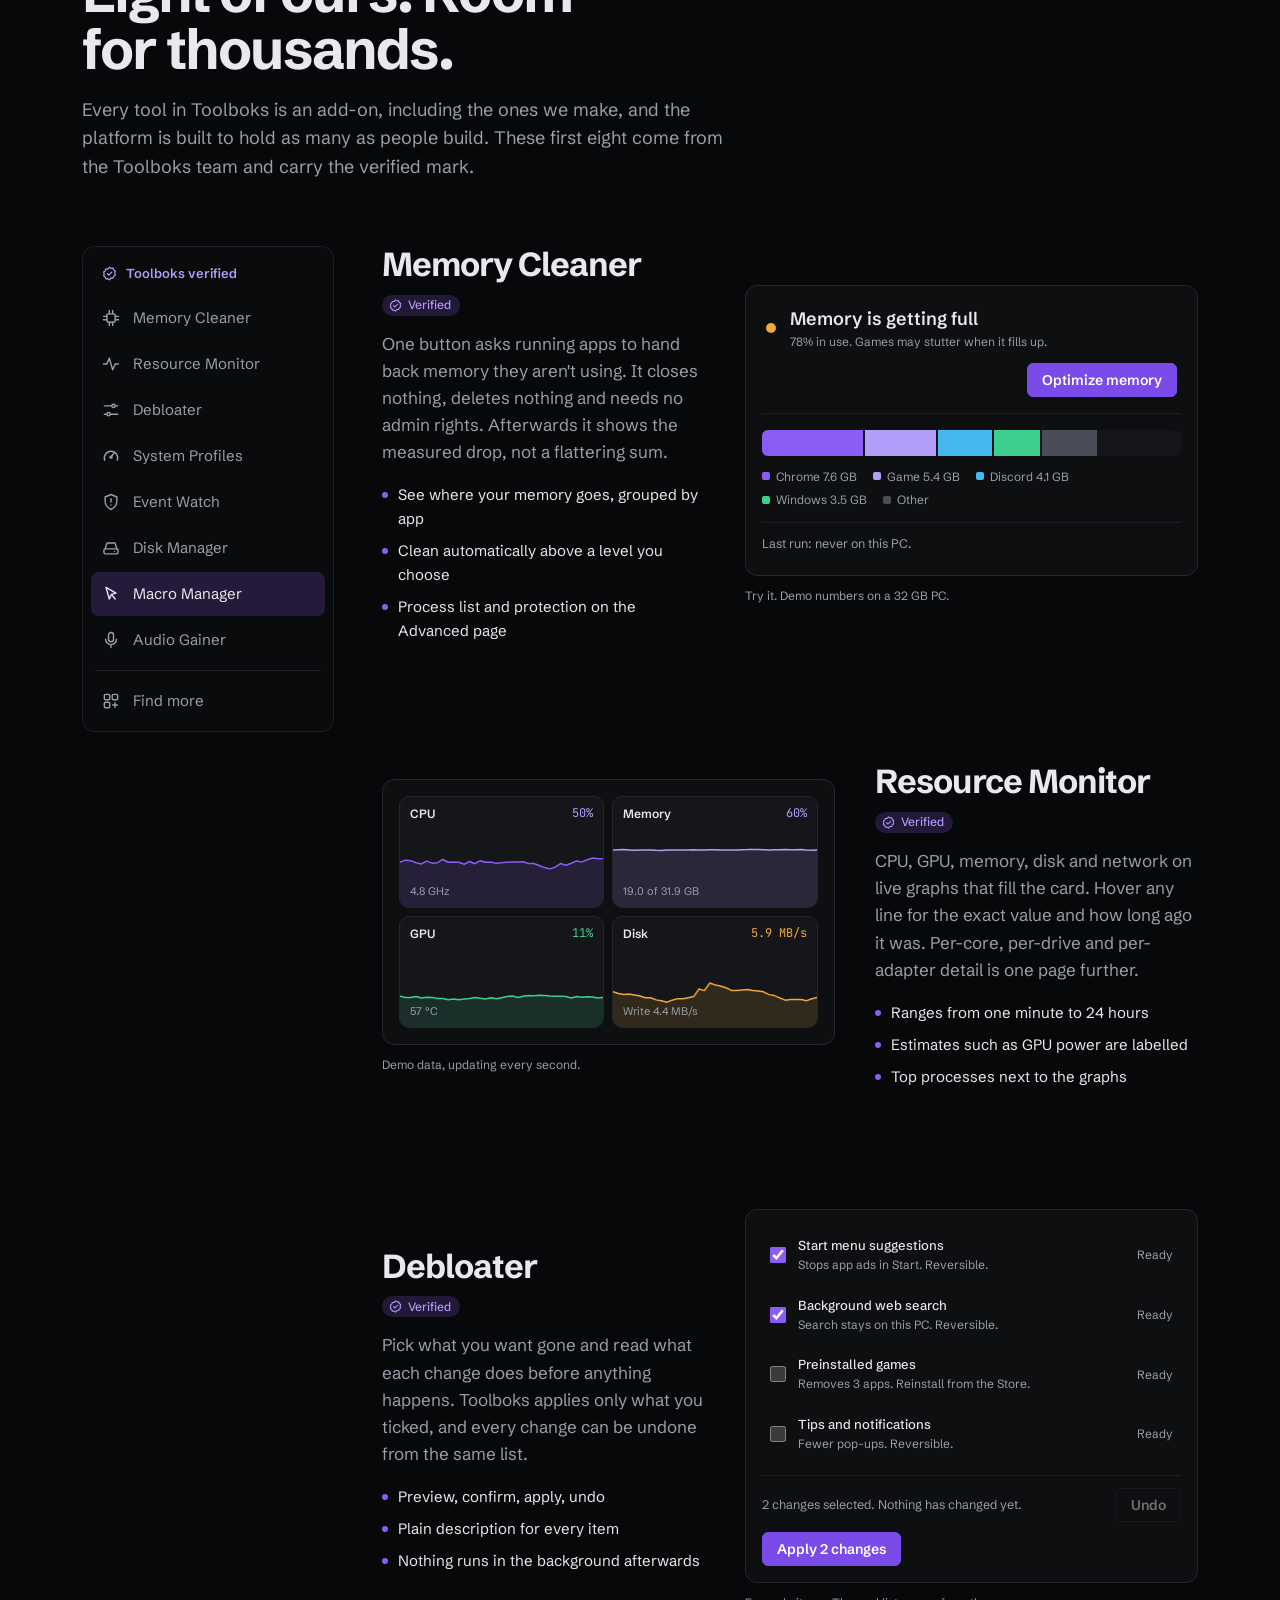
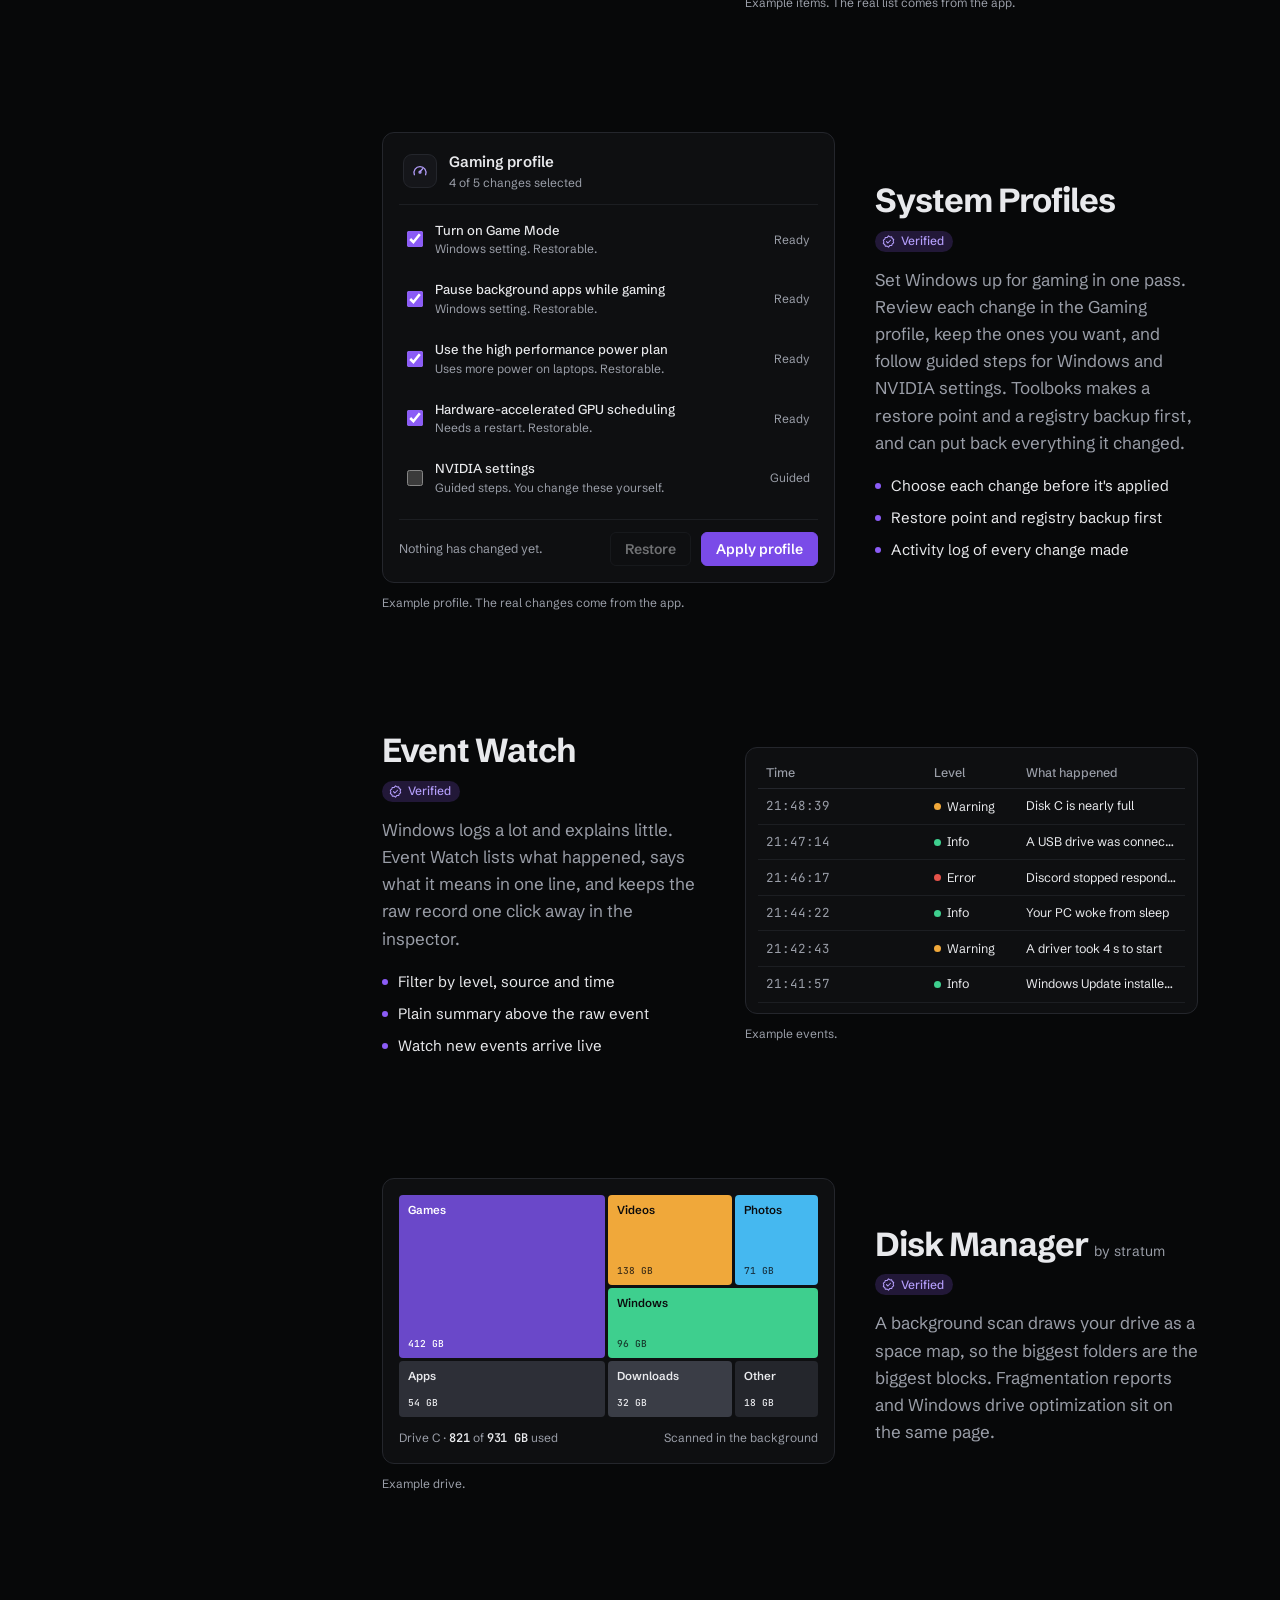
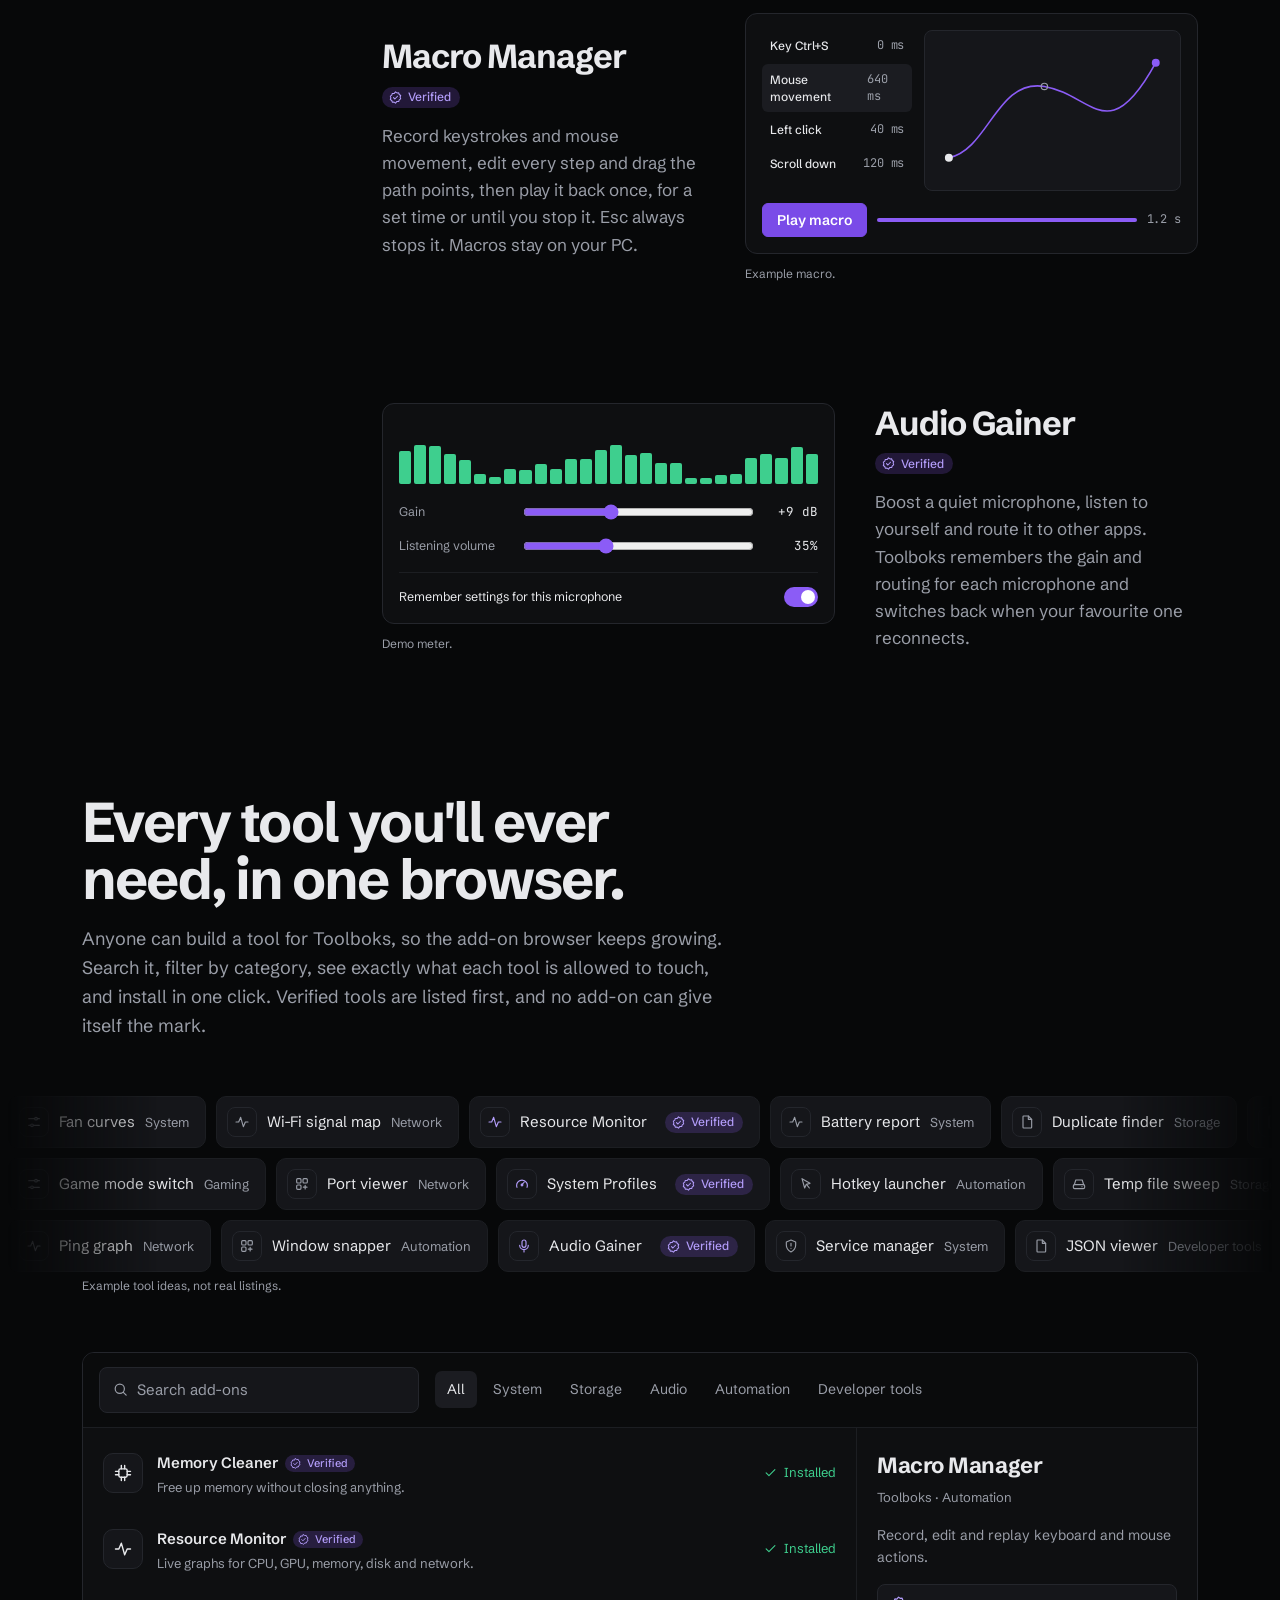
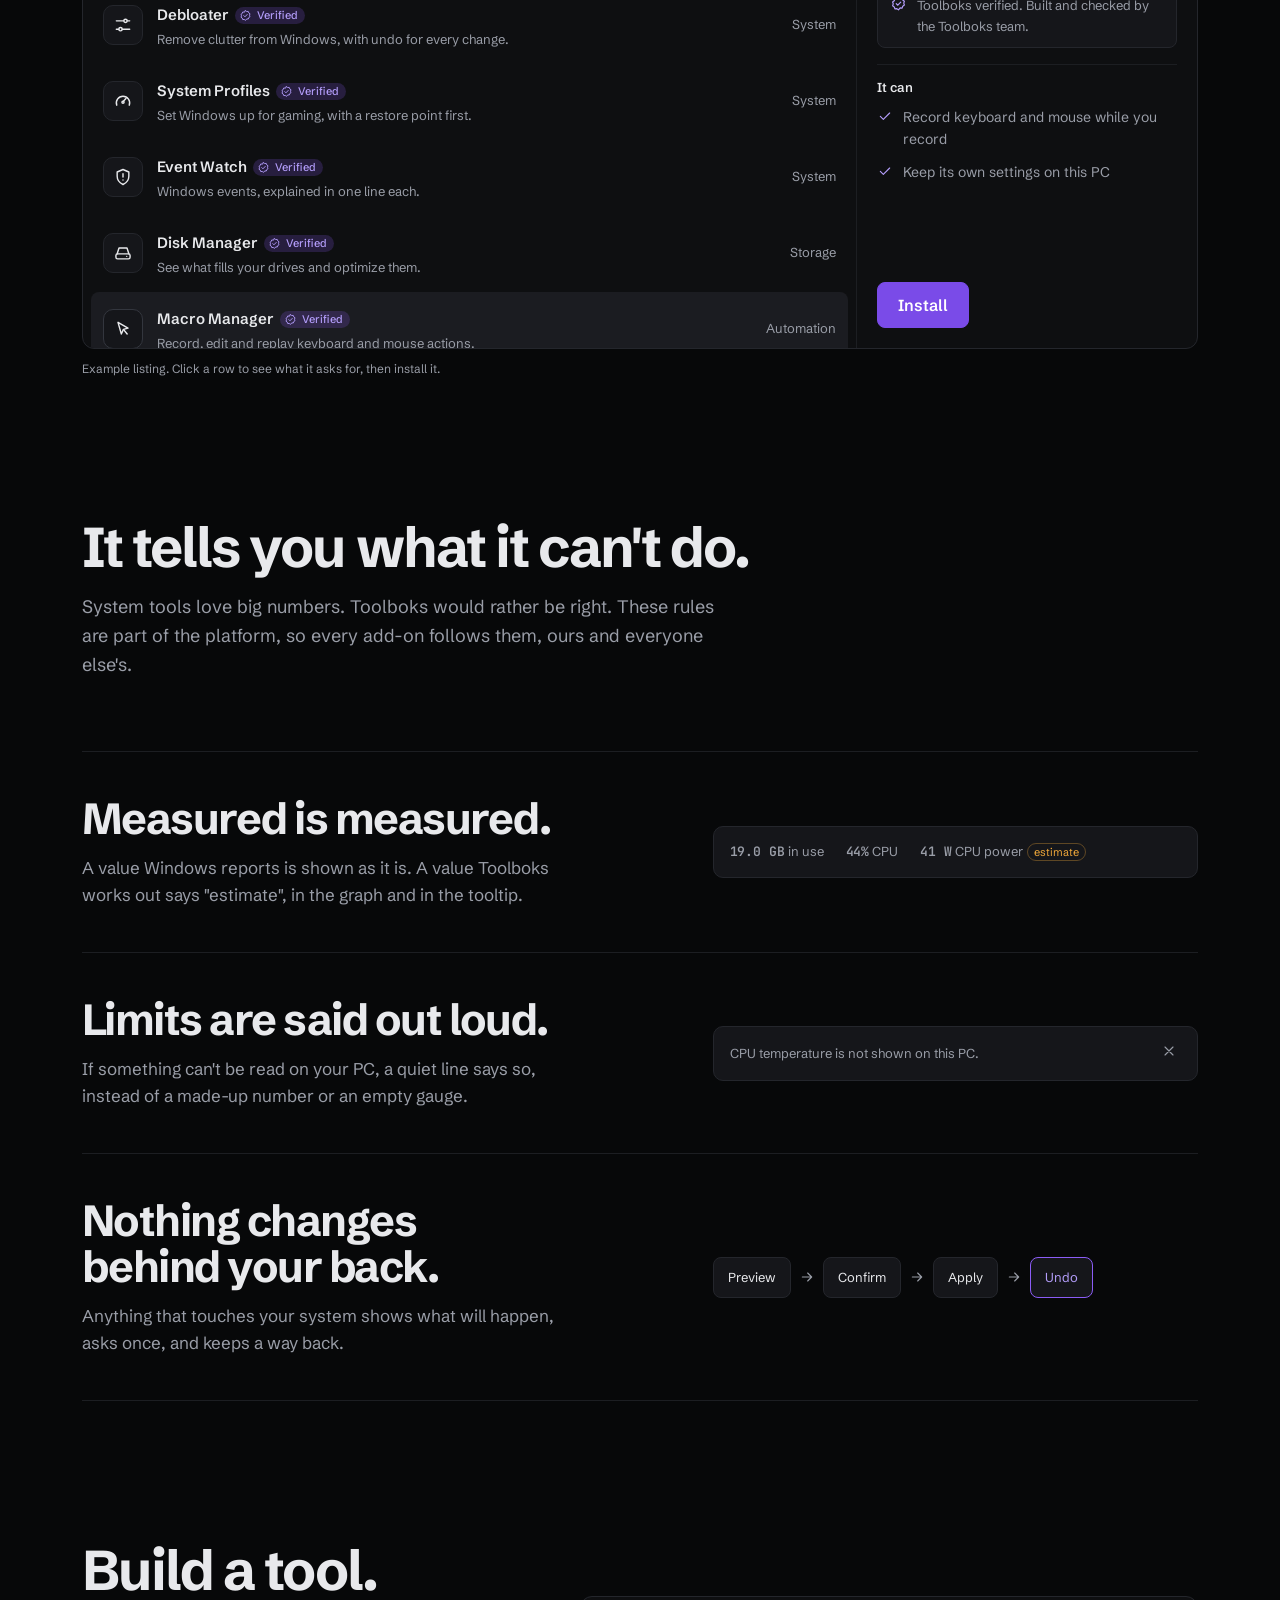
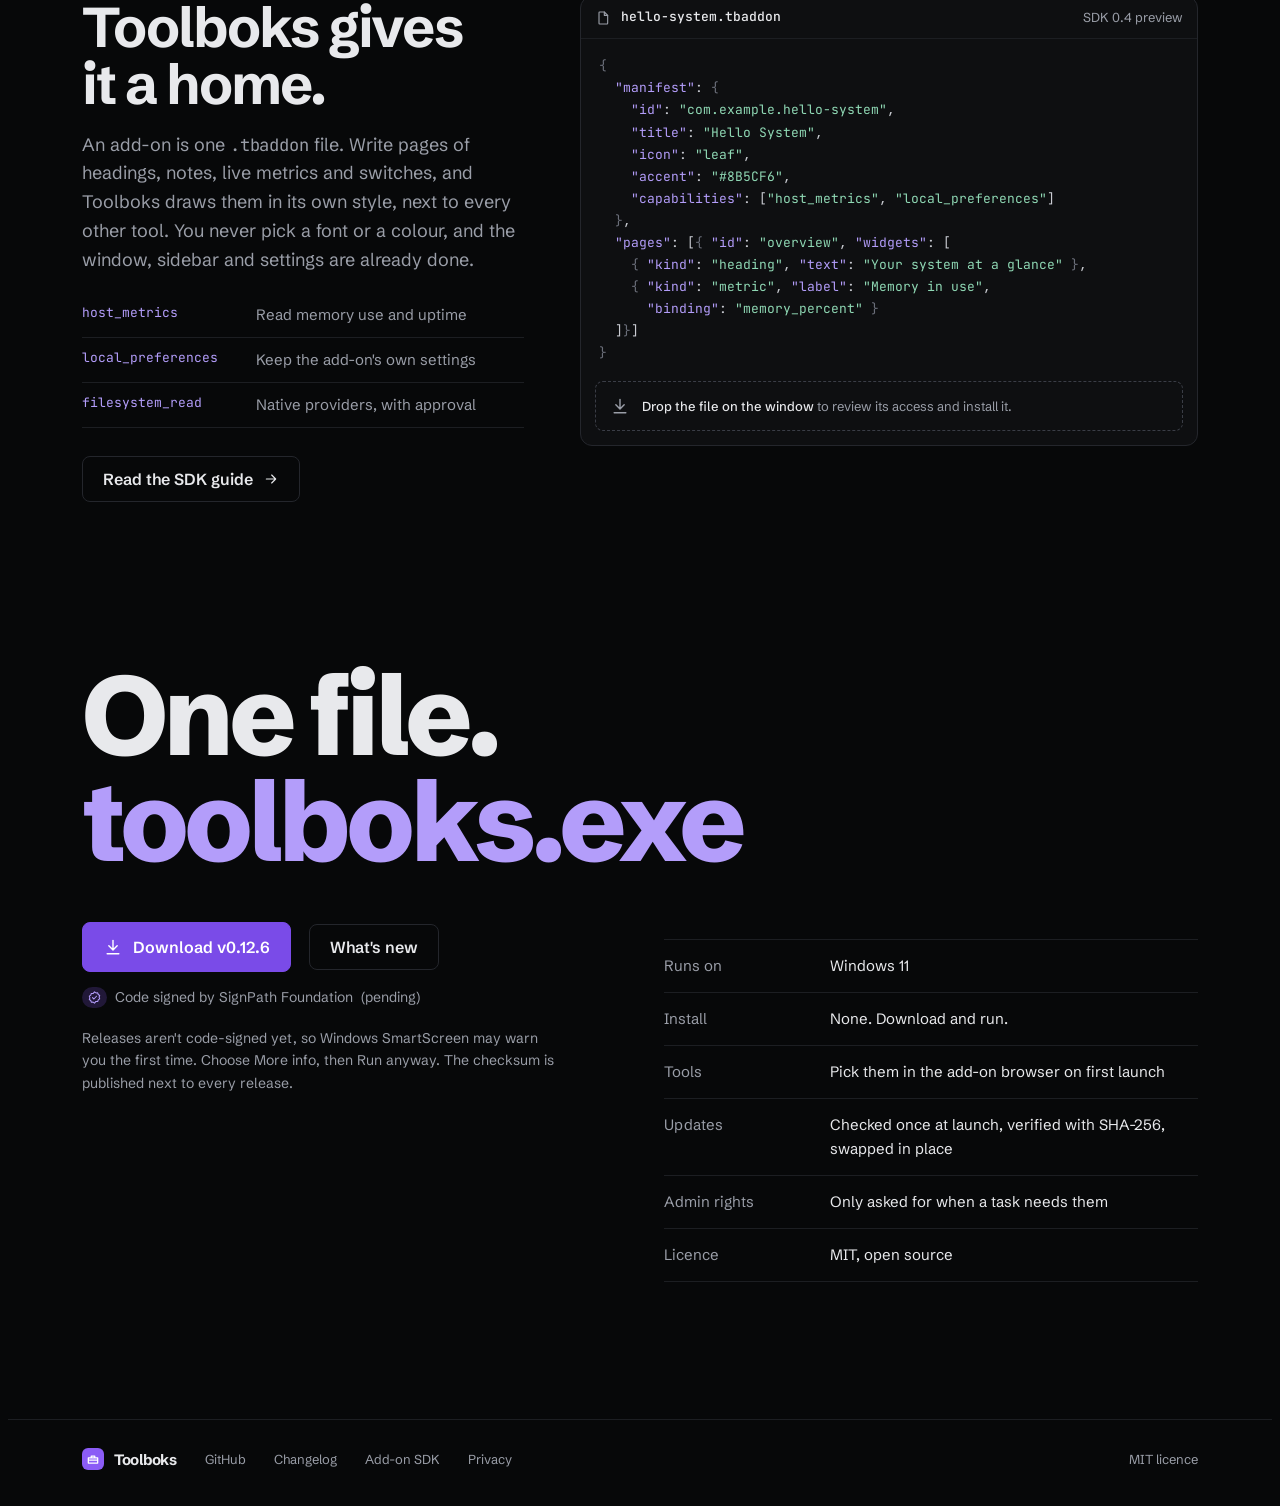
==== commit fe8b151f: "Landing page: add the SignPath Foundation credit as pending (#125) Co-Authored-By: Claude Sonnet 5.5" ====
--- a/site/index.html
+++ b/site/index.html
@@ -416,6 +416,7 @@
           <a class="btn primary" href="https://github.com/Gusseti/toolboks/releases/latest" target="_blank" rel="noopener"><svg class="ic"><use href="#i-down"/></svg>Download v0.12.6</a>
           <a class="btn" href="https://github.com/Gusseti/toolboks/blob/main/CHANGELOG.md" target="_blank" rel="noopener">What's new</a>
         </div>
+        <p class="signed"><span class="vbadge" title="Code signing by SignPath Foundation is pending"><svg class="ic" aria-hidden="true"><use href="#i-verified"/></svg></span>Code signed by SignPath Foundation <span class="pending">(pending)</span></p>
         <p class="warn">Releases aren't code-signed yet, so Windows SmartScreen may warn you the first time. Choose More info, then Run anyway. The checksum is published next to every release.</p>
       </div>
       <dl class="facts">
--- a/site/styles.css
+++ b/site/styles.css
@@ -385,6 +385,9 @@
 .close h2 { font-size: clamp(2.75rem, 9vw, 7rem); line-height: .95; letter-spacing: -0.045em; font-weight: 800; }
 .close h2 .num { font-family: var(--display); letter-spacing: -0.045em; }
 .close h2 .exe { color: var(--accent-text); }
+.signed { margin-top: 14px; color: var(--muted); font-size: .875rem; display: flex; align-items: center; flex-wrap: wrap; gap: 4px 8px; }
+.signed .vbadge { margin-left: 0; padding: 3px 5px; }
+.signed .pending { color: var(--muted); }
 .close-grid { display: grid; grid-template-columns: minmax(0, 1fr) minmax(0, 1fr); gap: 48px; margin-top: 48px; align-items: start; }
 .facts { display: grid; gap: 0; border-top: 1px solid var(--line-soft); }
 .facts div { display: grid; grid-template-columns: 150px 1fr; gap: 16px; padding-block: 14px; border-bottom: 1px solid var(--line-soft); font-size: .9375rem; }
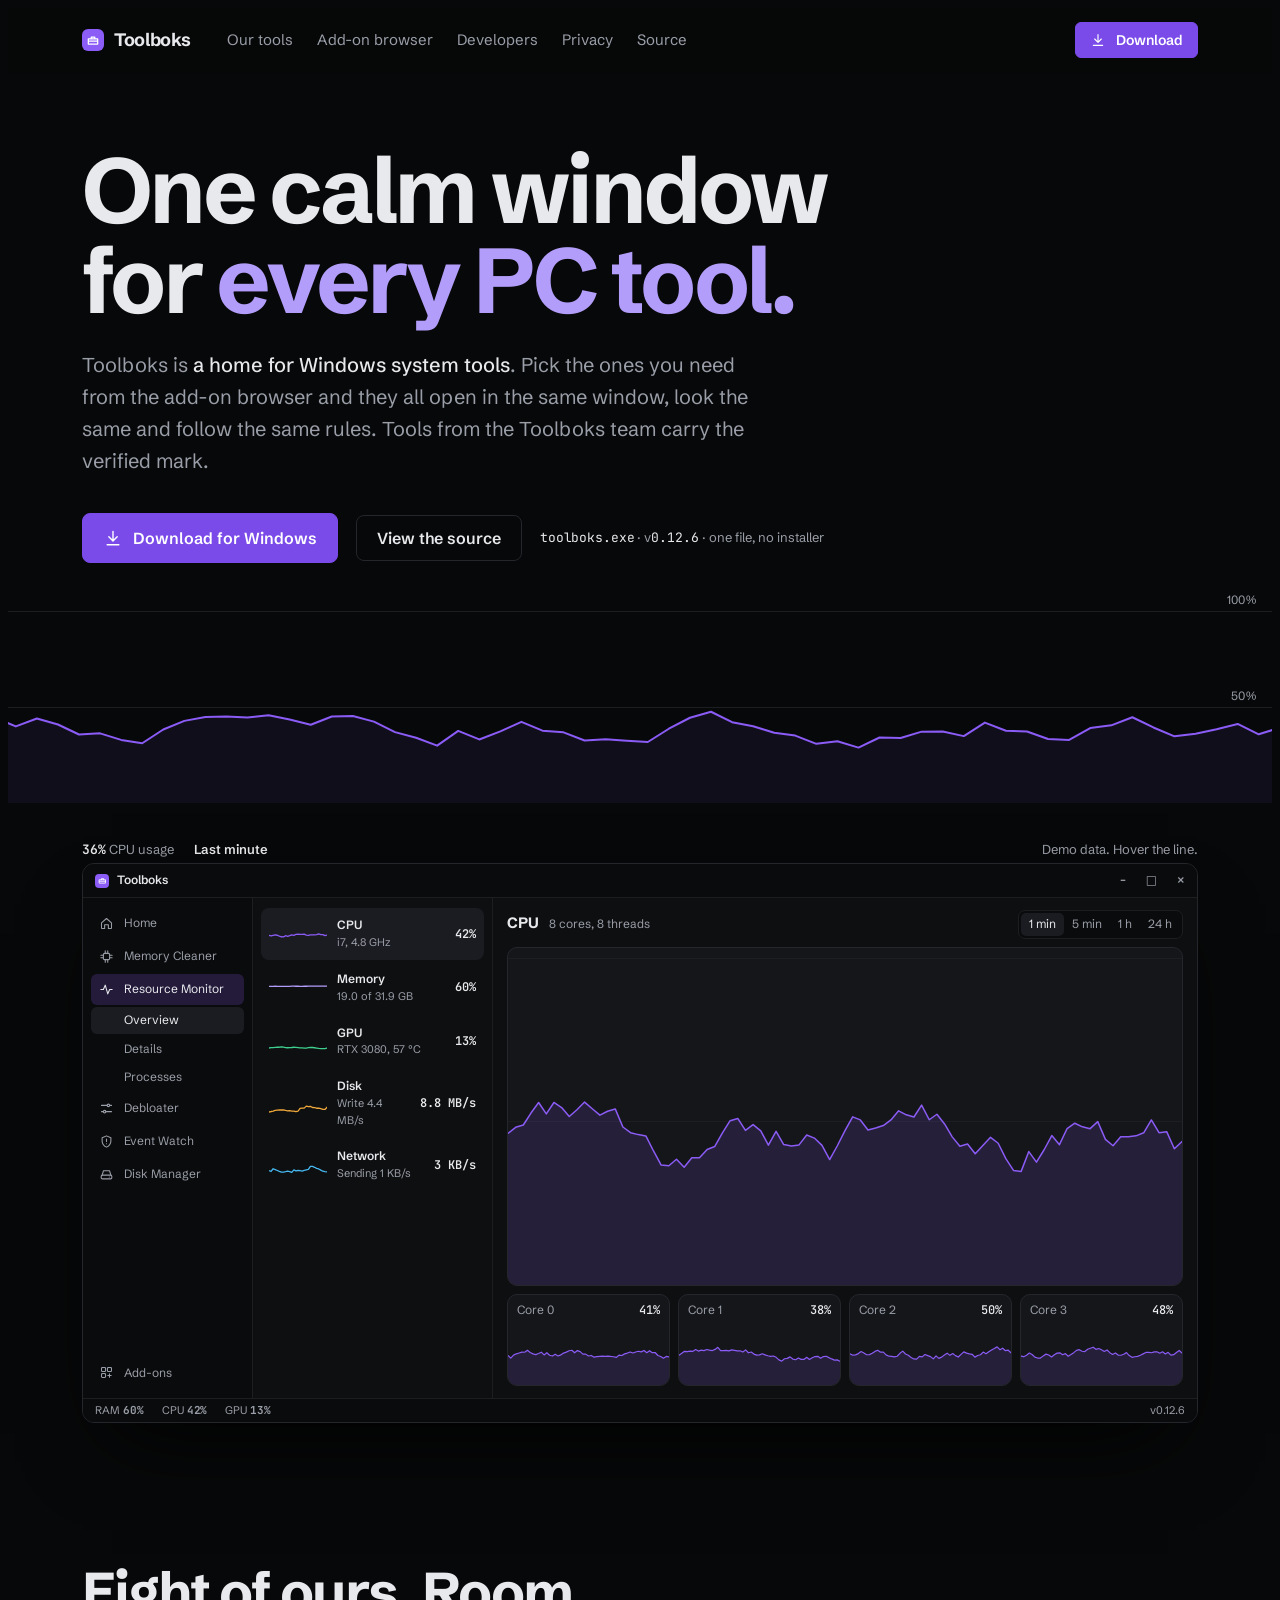
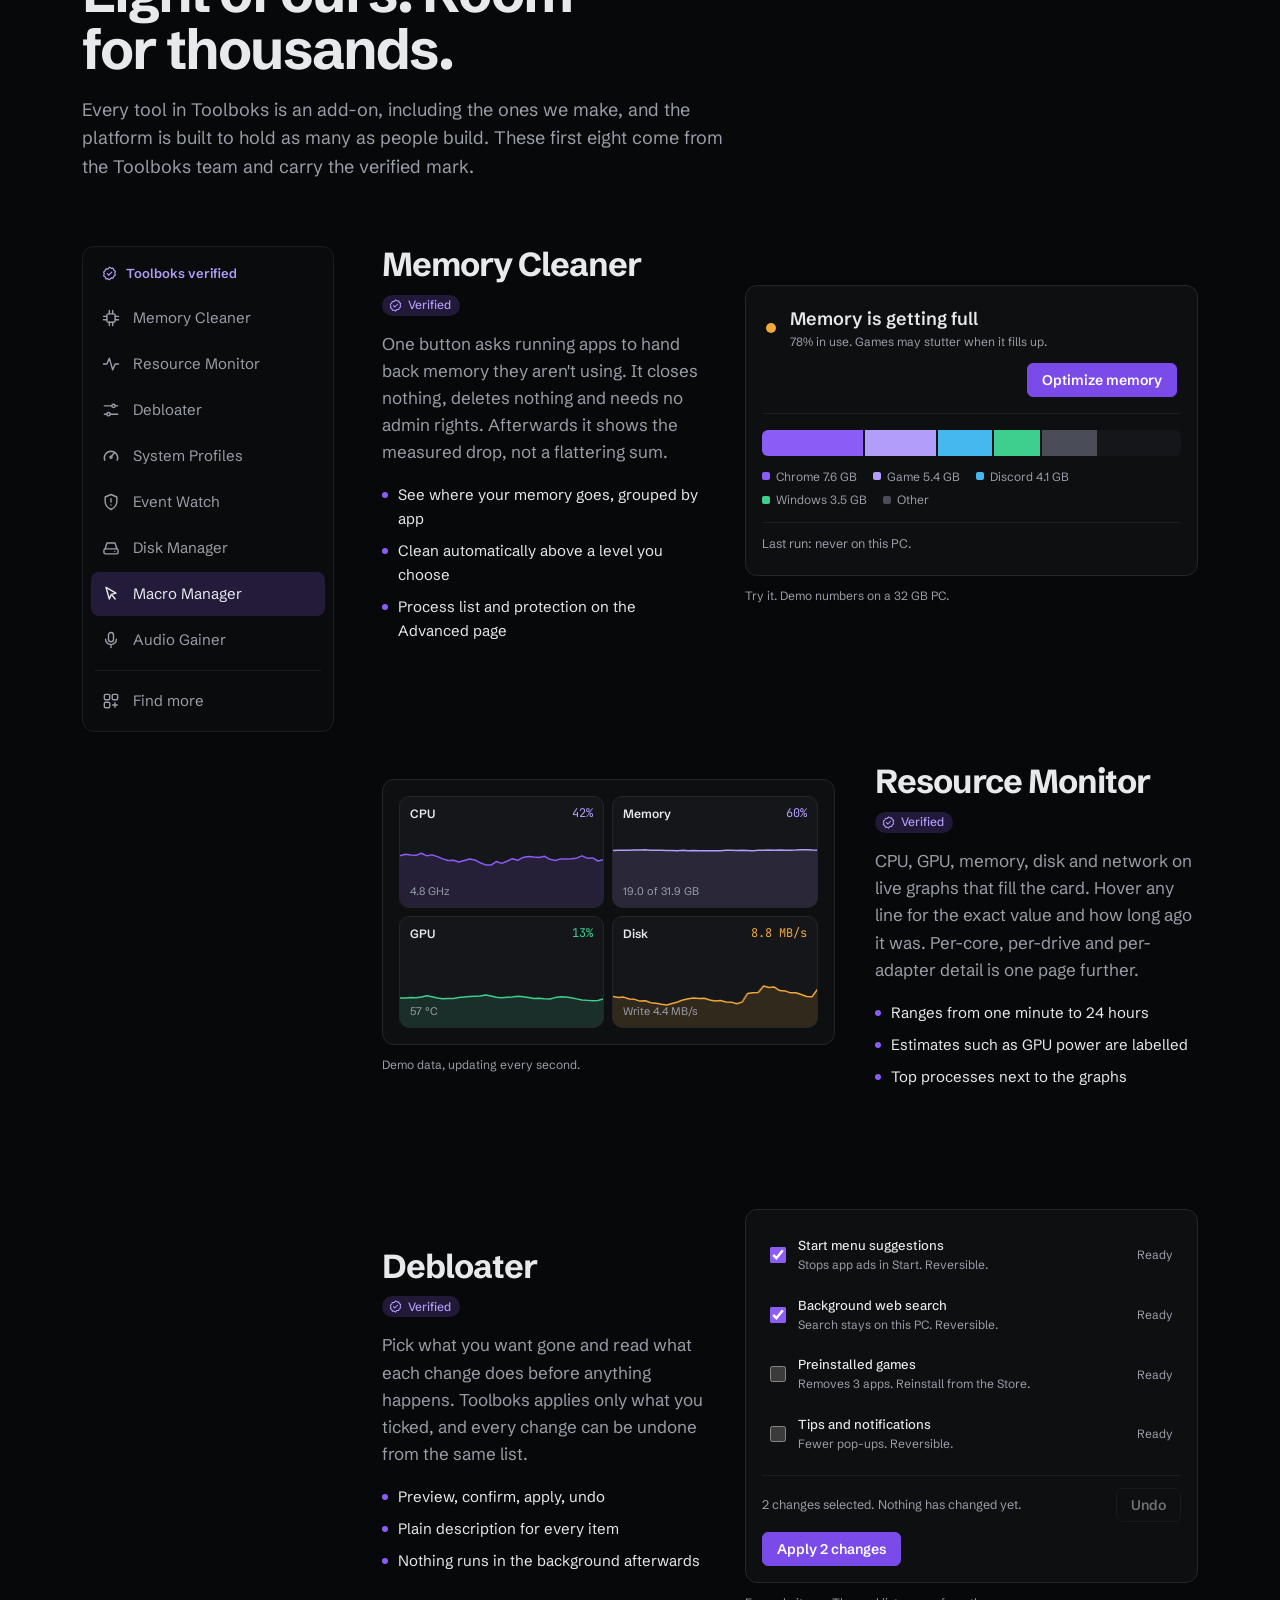
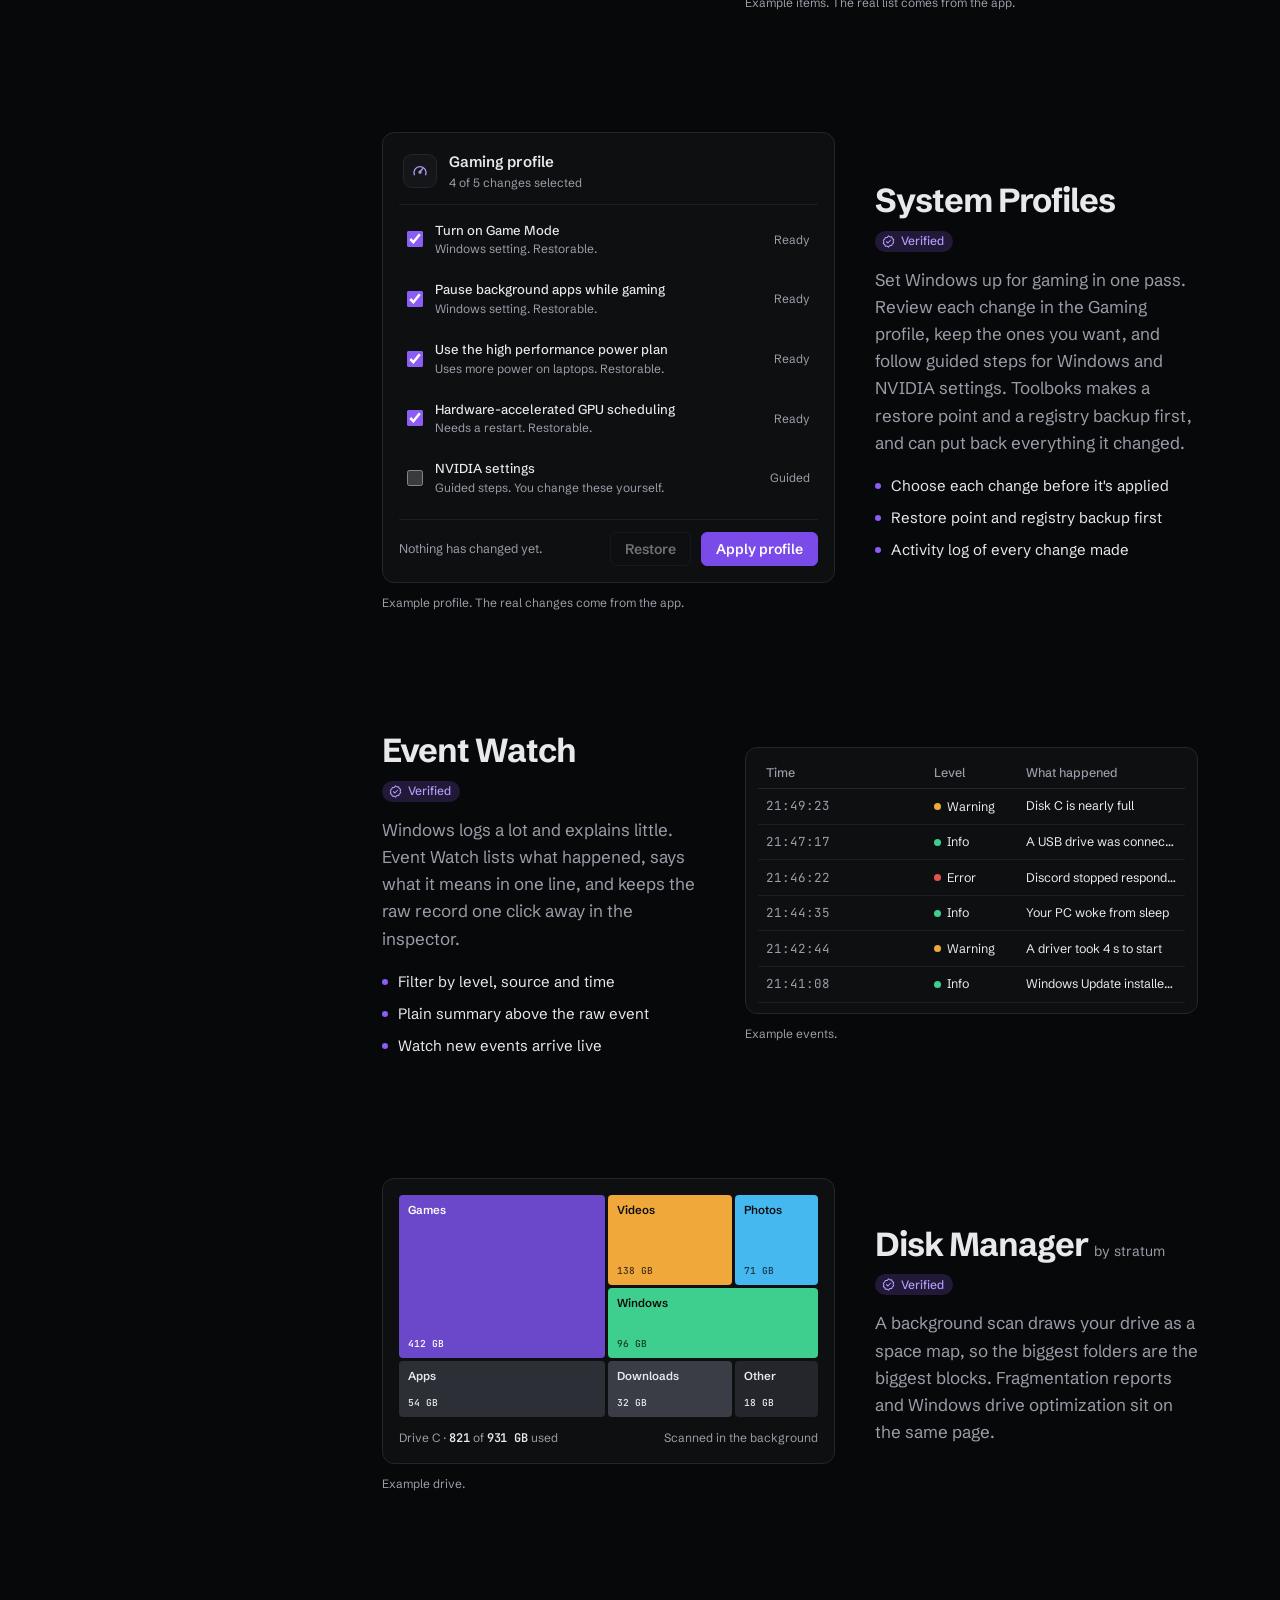
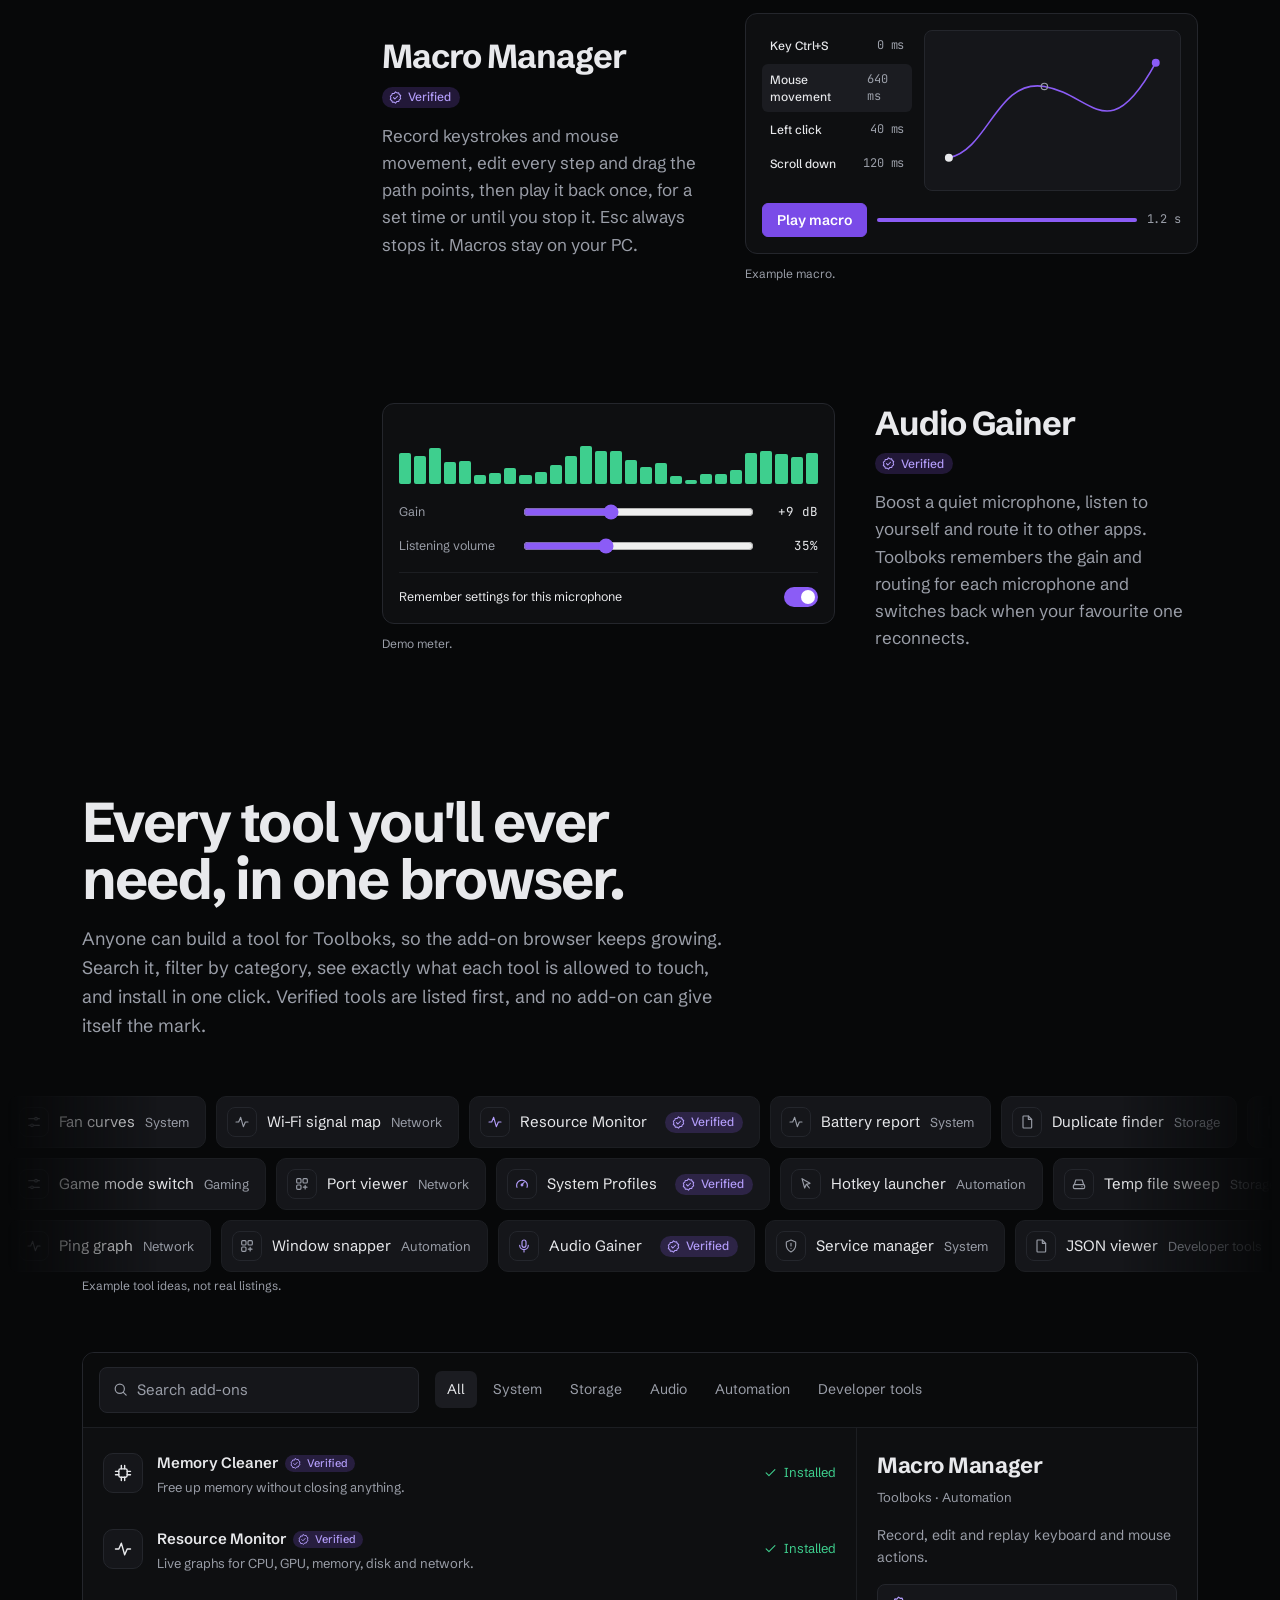
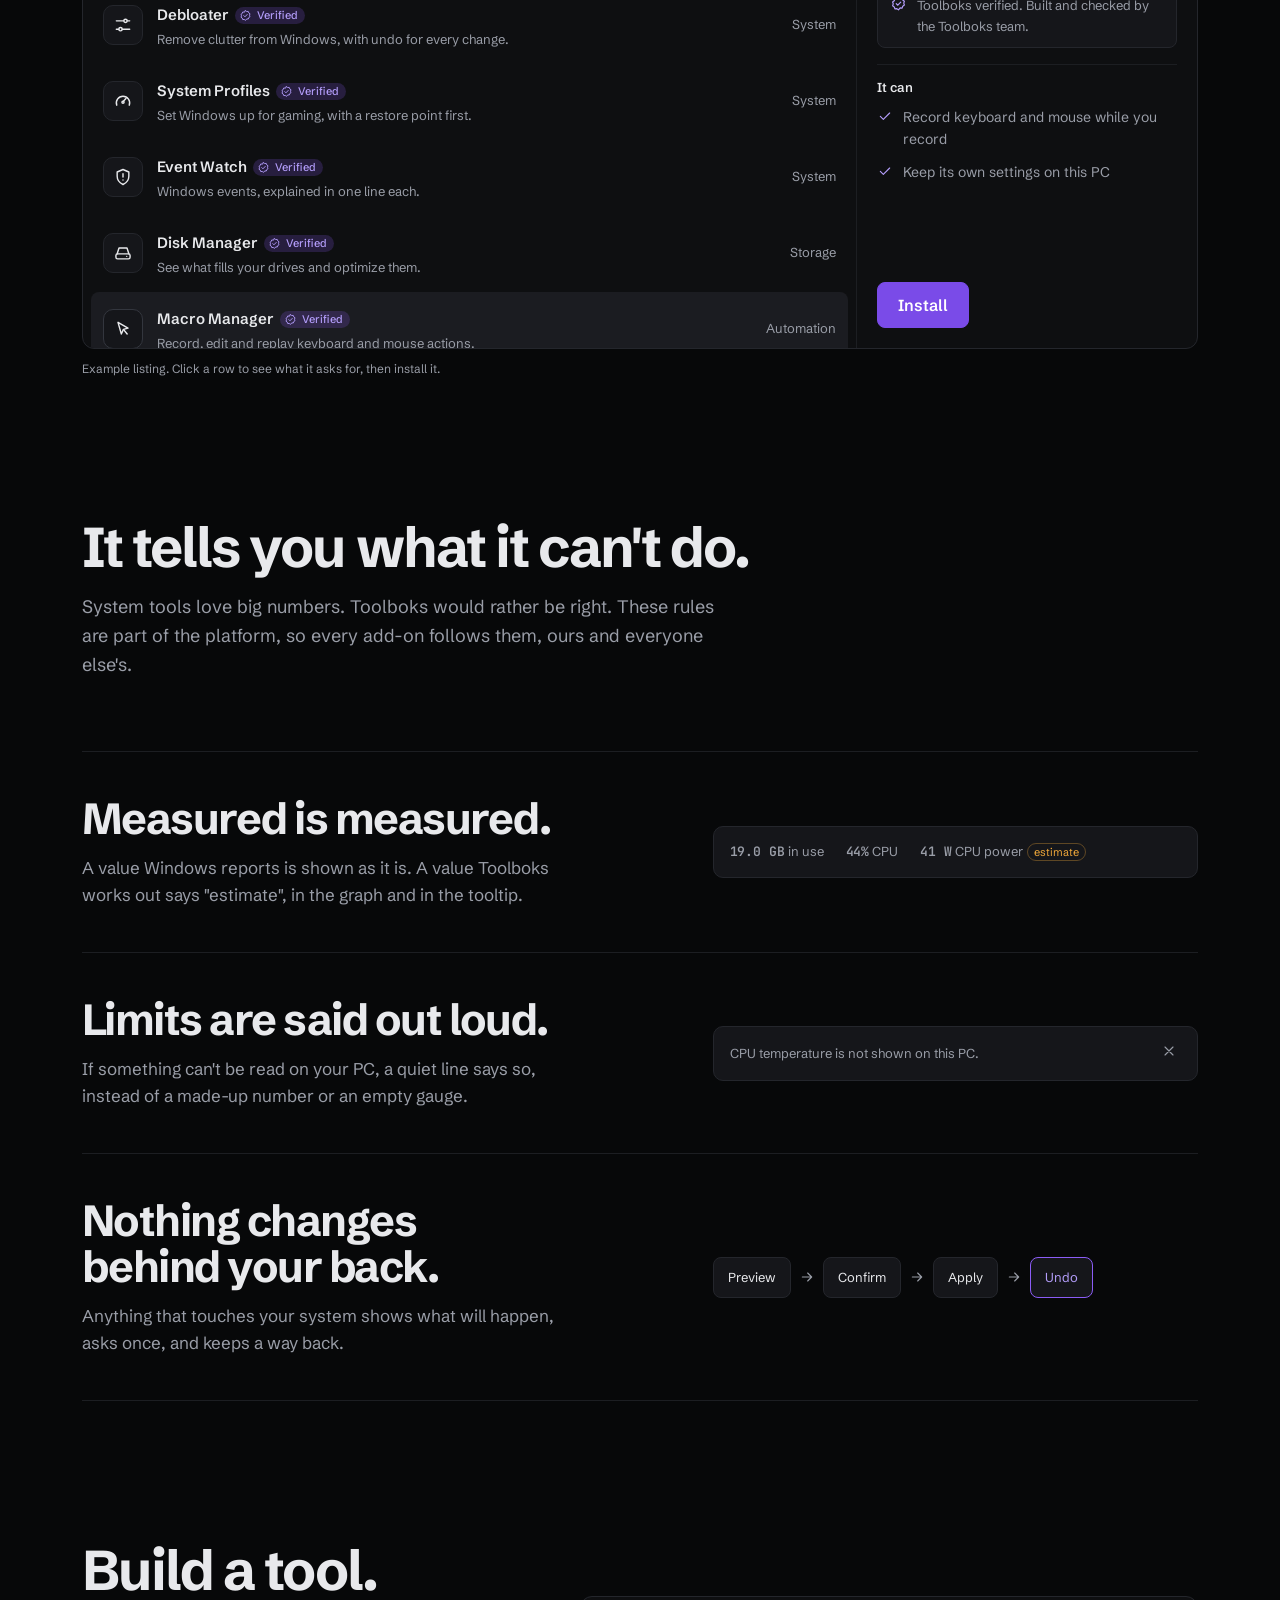
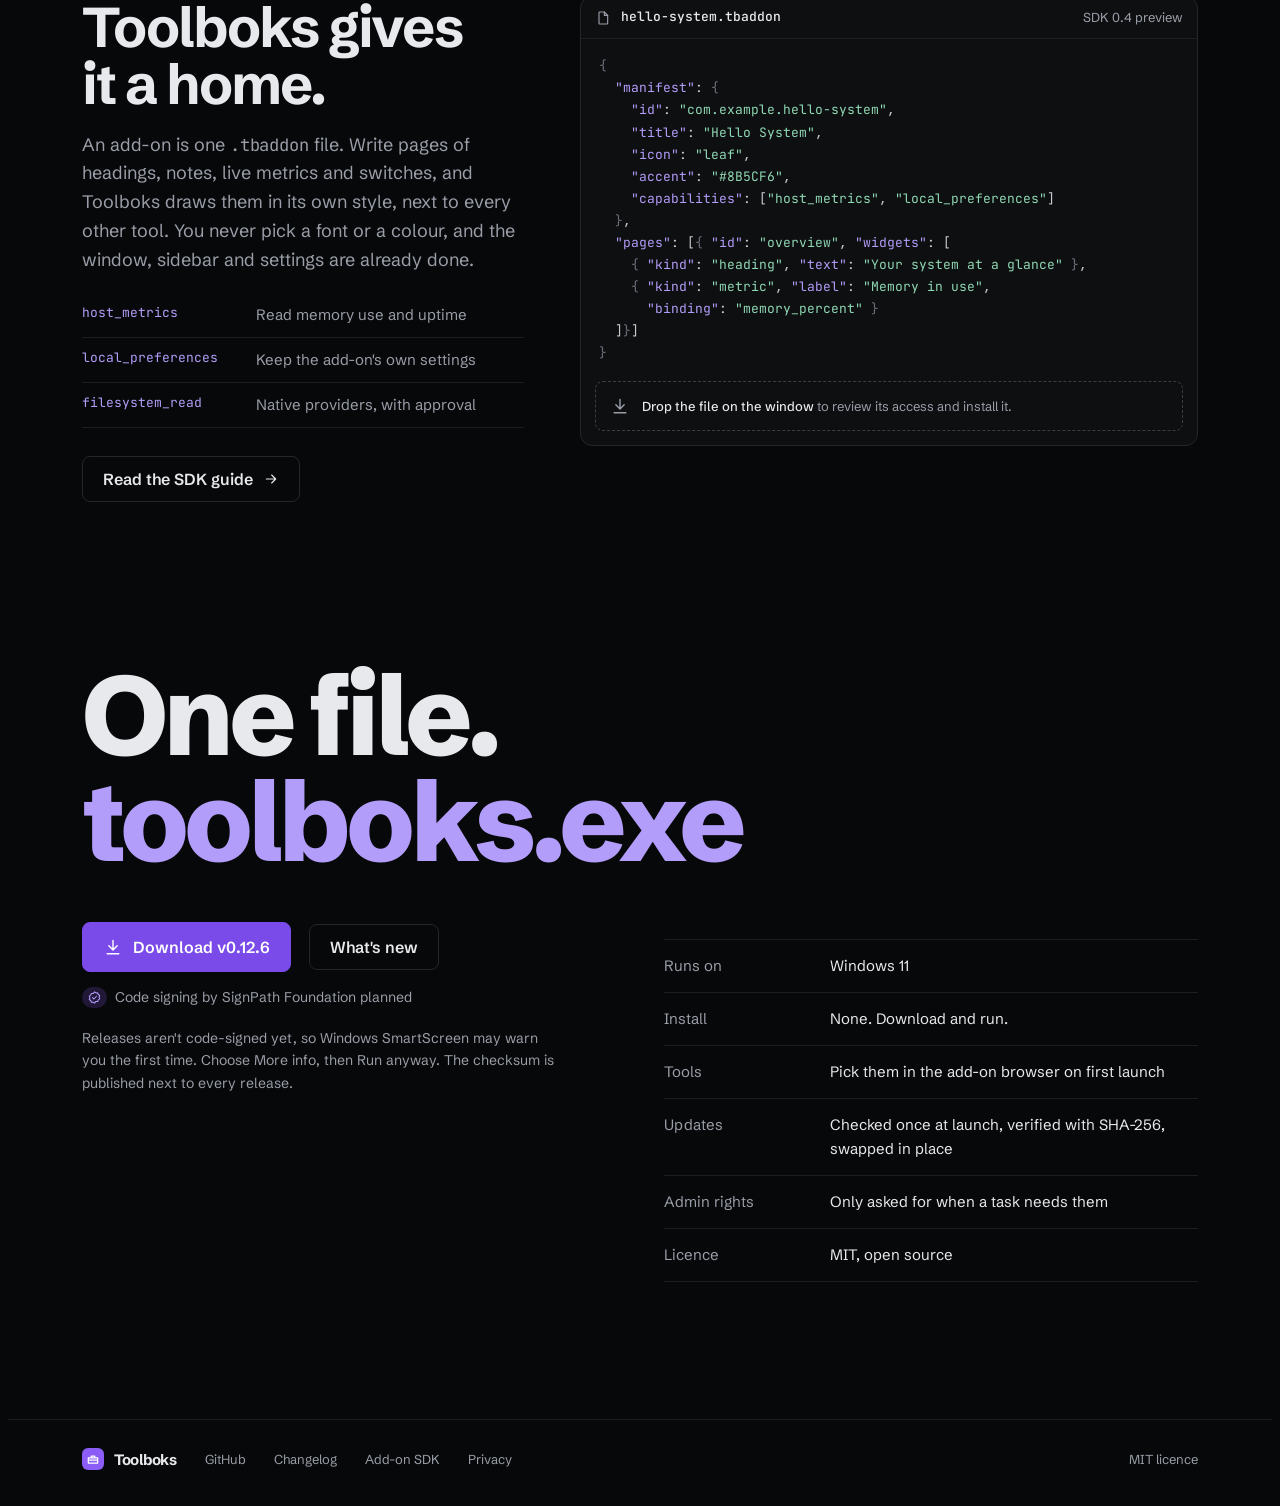
==== commit 31a4aec5: "Landing page: say code signing is planned, not signed Co-Authored-By: Claude Sonnet 5.5 <noreply@ant" ====
--- a/site/index.html
+++ b/site/index.html
@@ -416,7 +416,7 @@
           <a class="btn primary" href="https://github.com/Gusseti/toolboks/releases/latest" target="_blank" rel="noopener"><svg class="ic"><use href="#i-down"/></svg>Download v0.12.6</a>
           <a class="btn" href="https://github.com/Gusseti/toolboks/blob/main/CHANGELOG.md" target="_blank" rel="noopener">What's new</a>
         </div>
-        <p class="signed"><span class="vbadge" title="Code signing by SignPath Foundation is pending"><svg class="ic" aria-hidden="true"><use href="#i-verified"/></svg></span>Code signed by SignPath Foundation <span class="pending">(pending)</span></p>
+        <p class="signed"><span class="vbadge" title="Code signing by SignPath Foundation is planned"><svg class="ic" aria-hidden="true"><use href="#i-verified"/></svg></span>Code signing by SignPath Foundation planned</p>
         <p class="warn">Releases aren't code-signed yet, so Windows SmartScreen may warn you the first time. Choose More info, then Run anyway. The checksum is published next to every release.</p>
       </div>
       <dl class="facts">
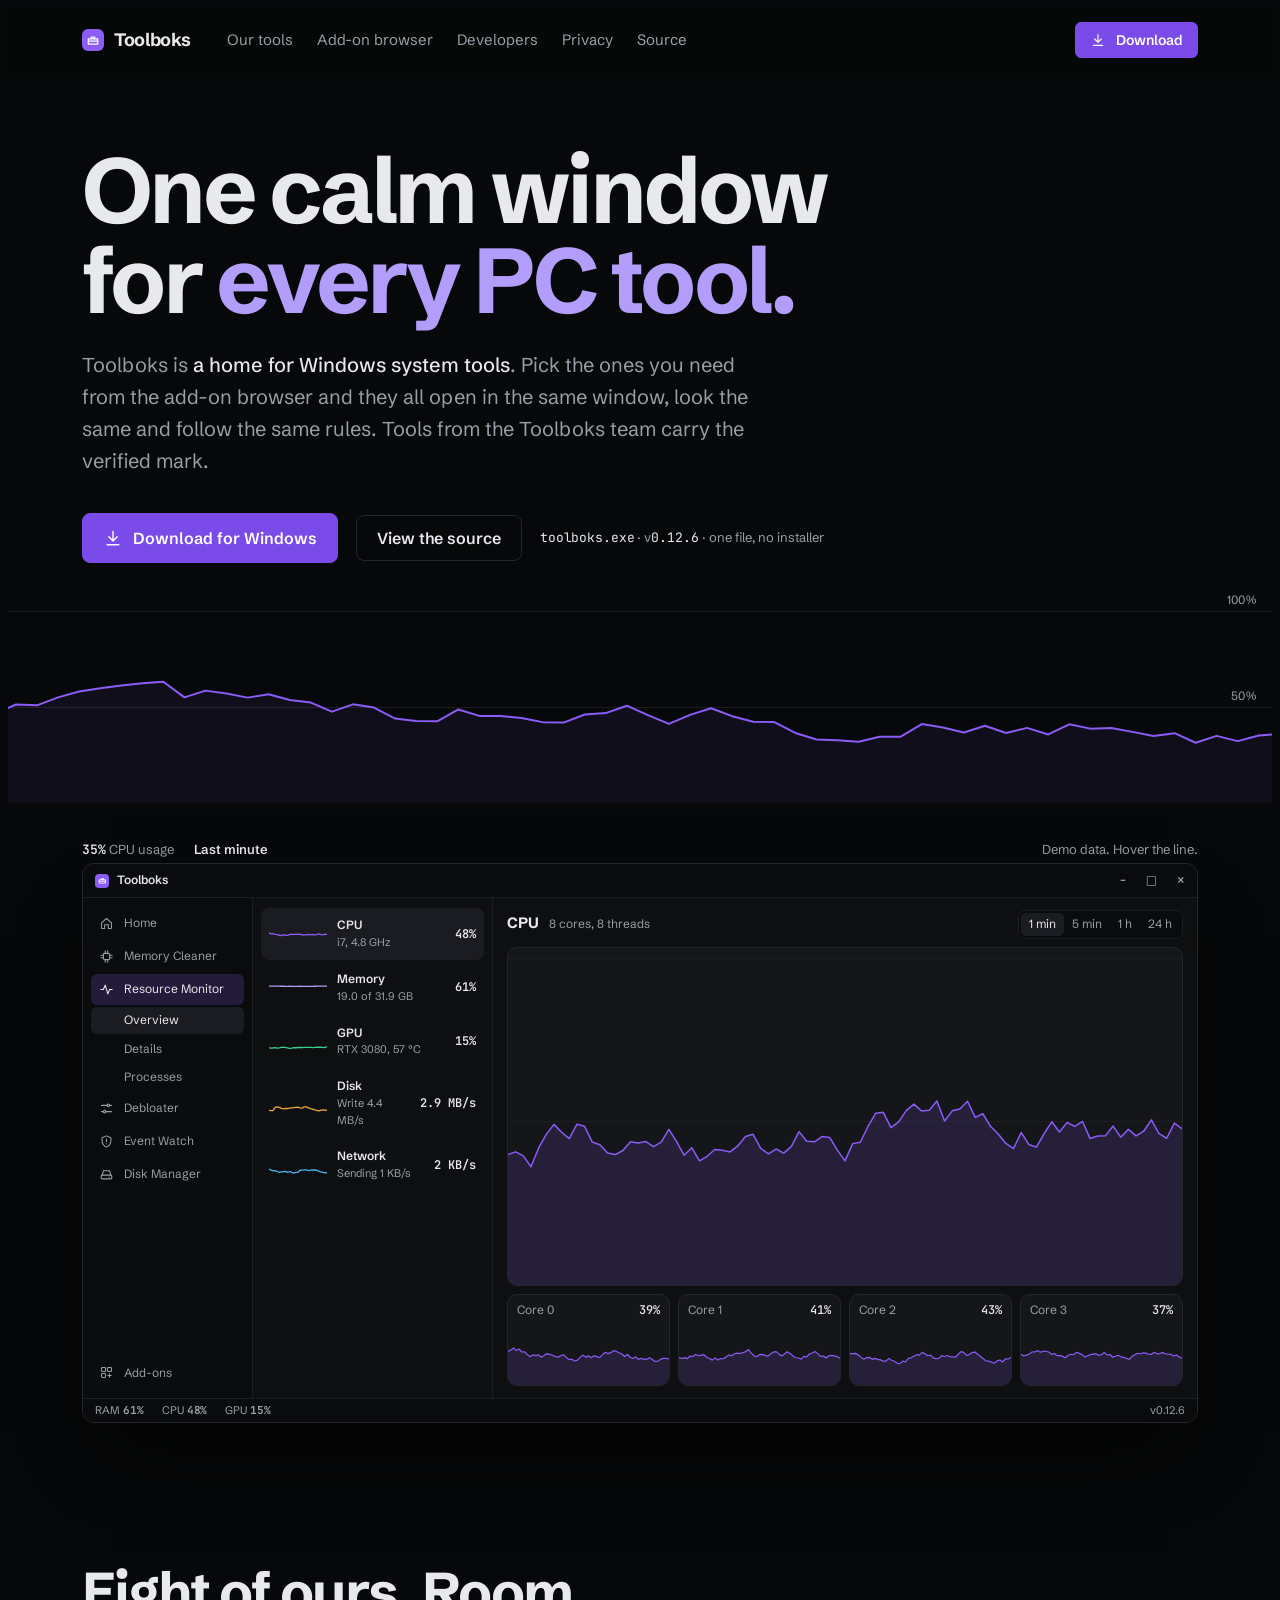
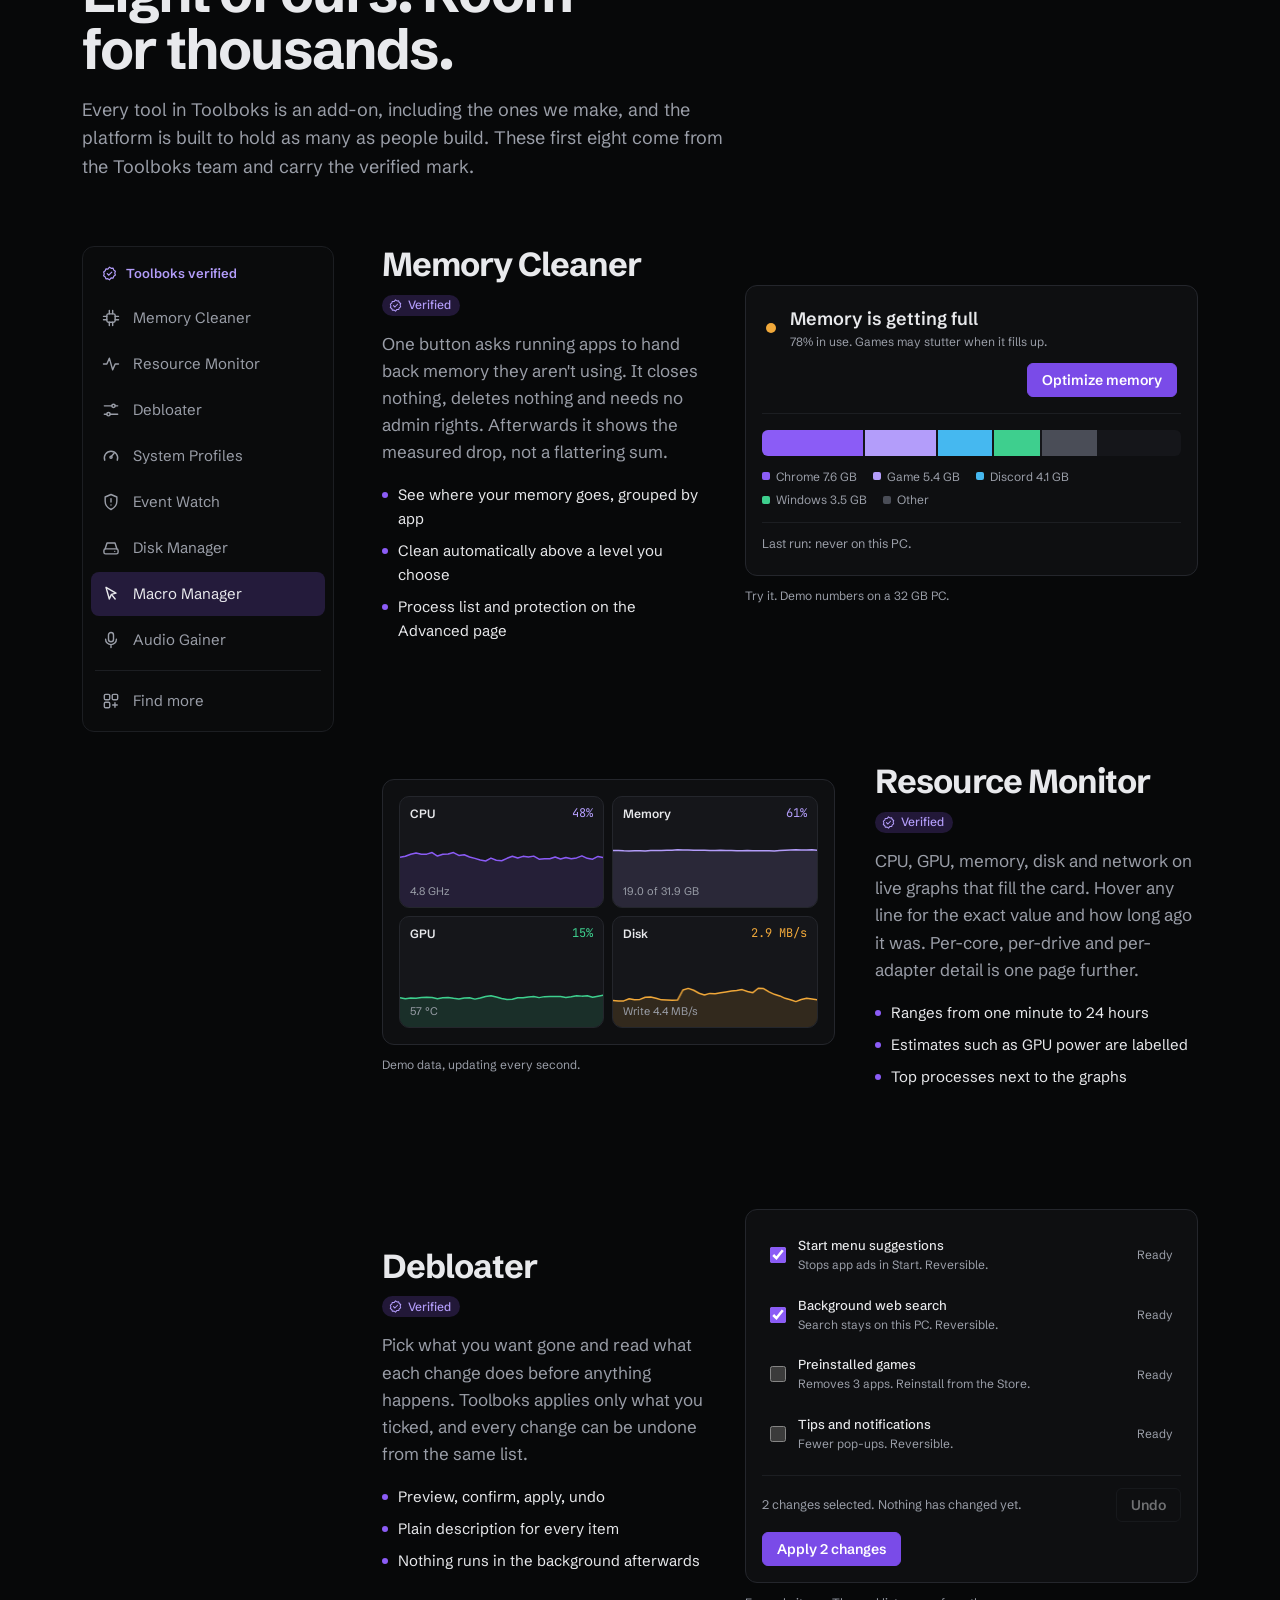
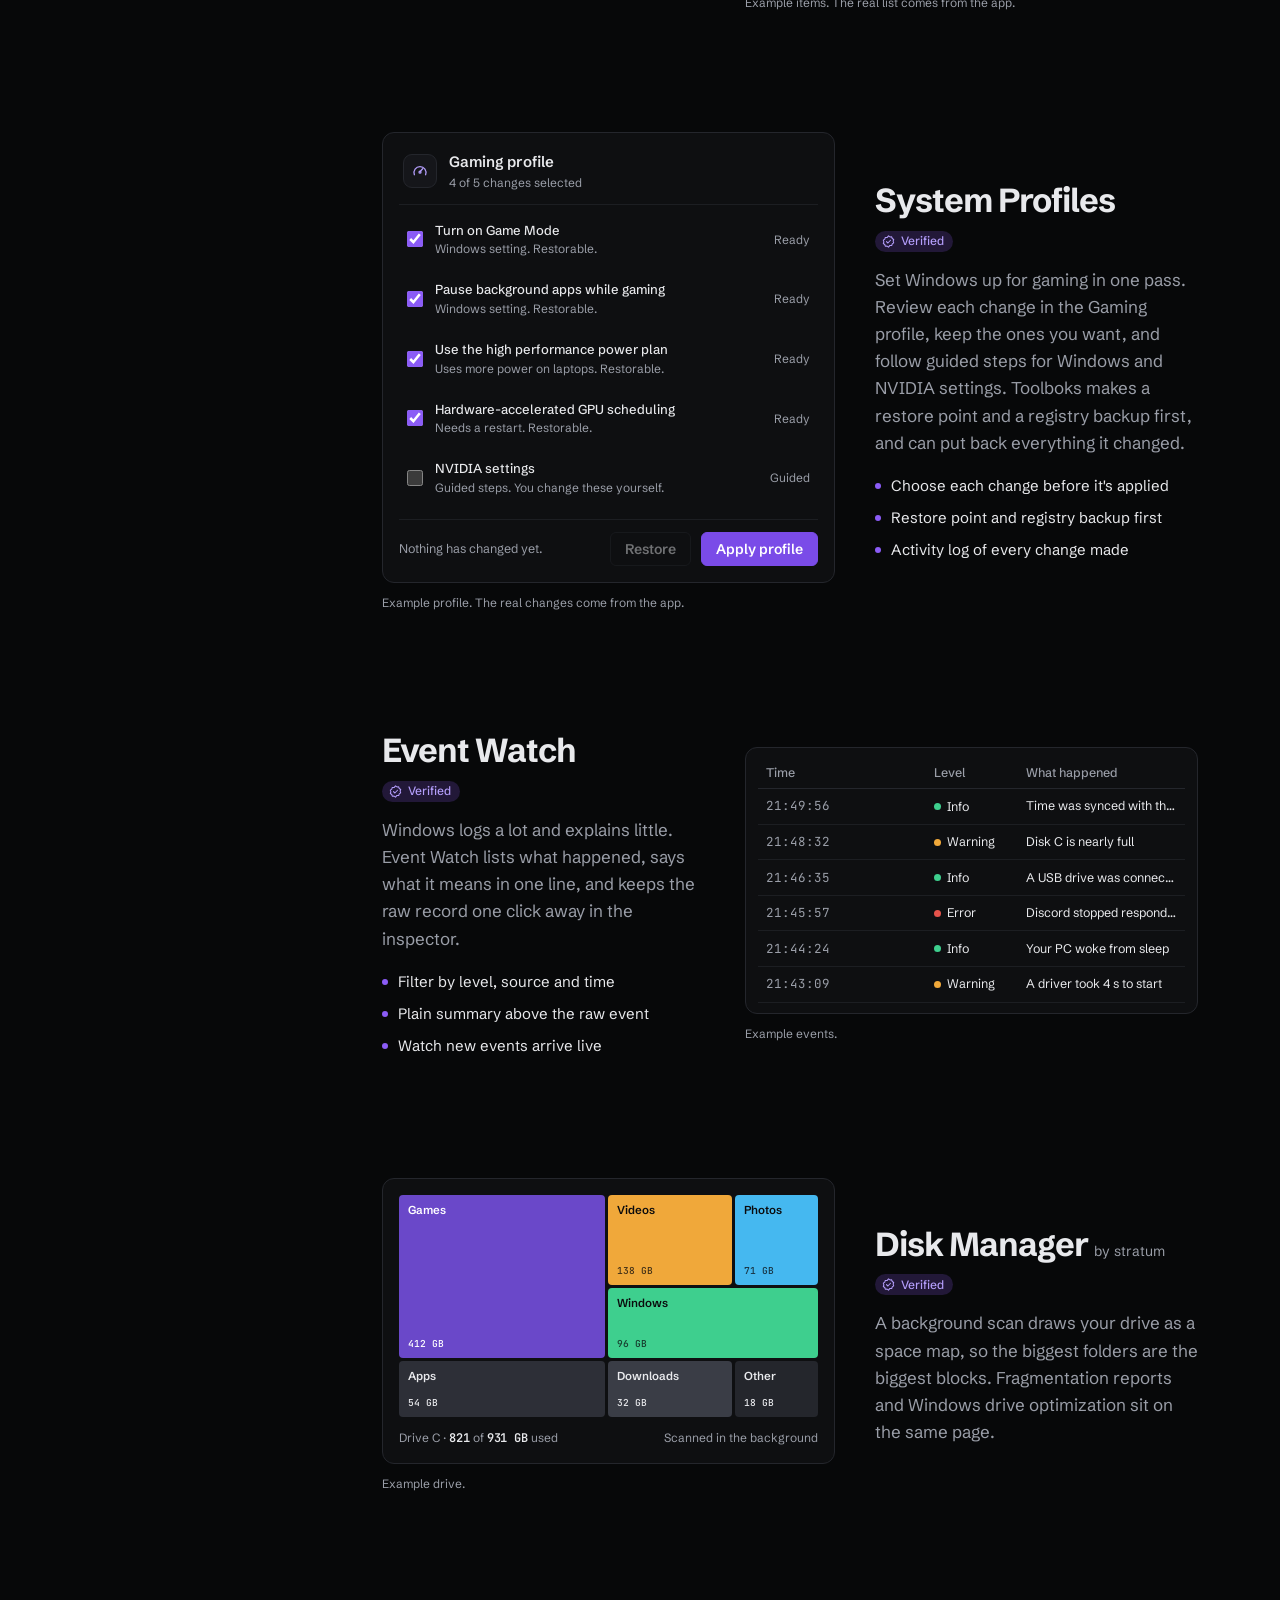
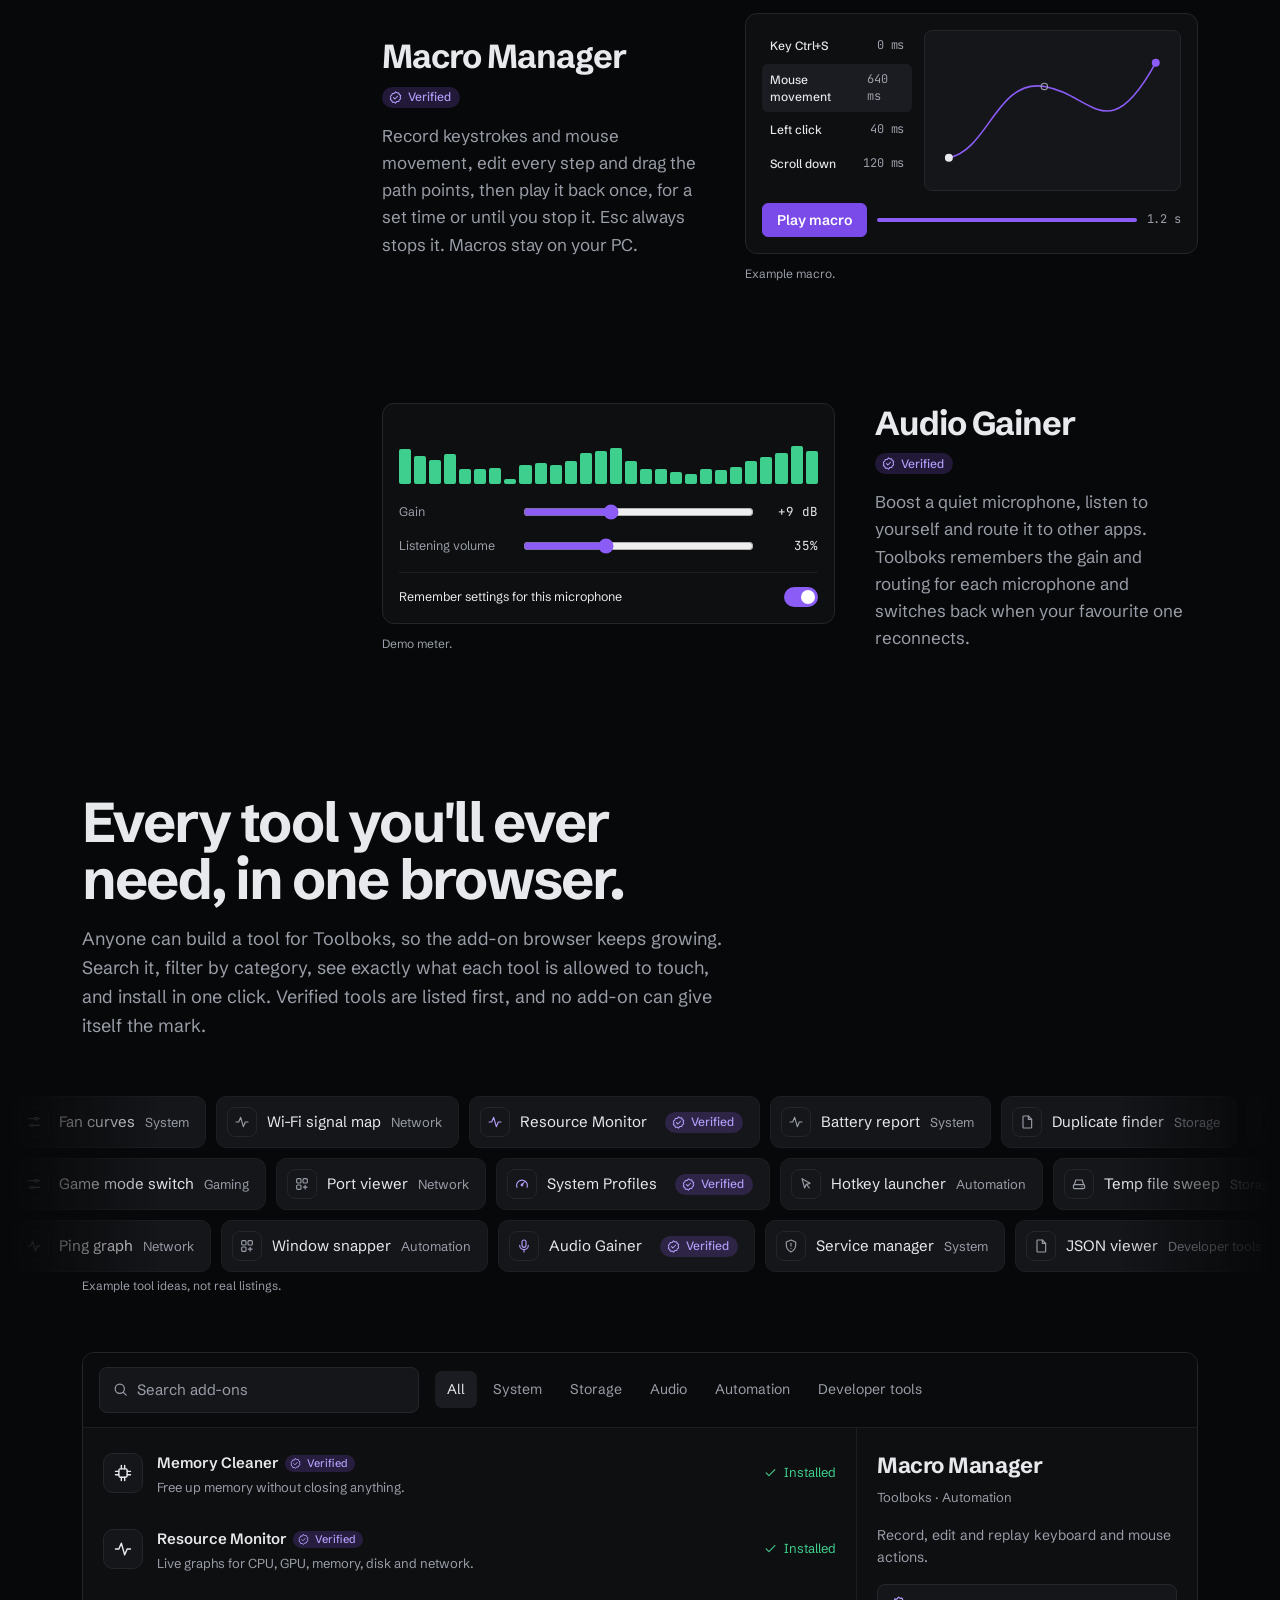
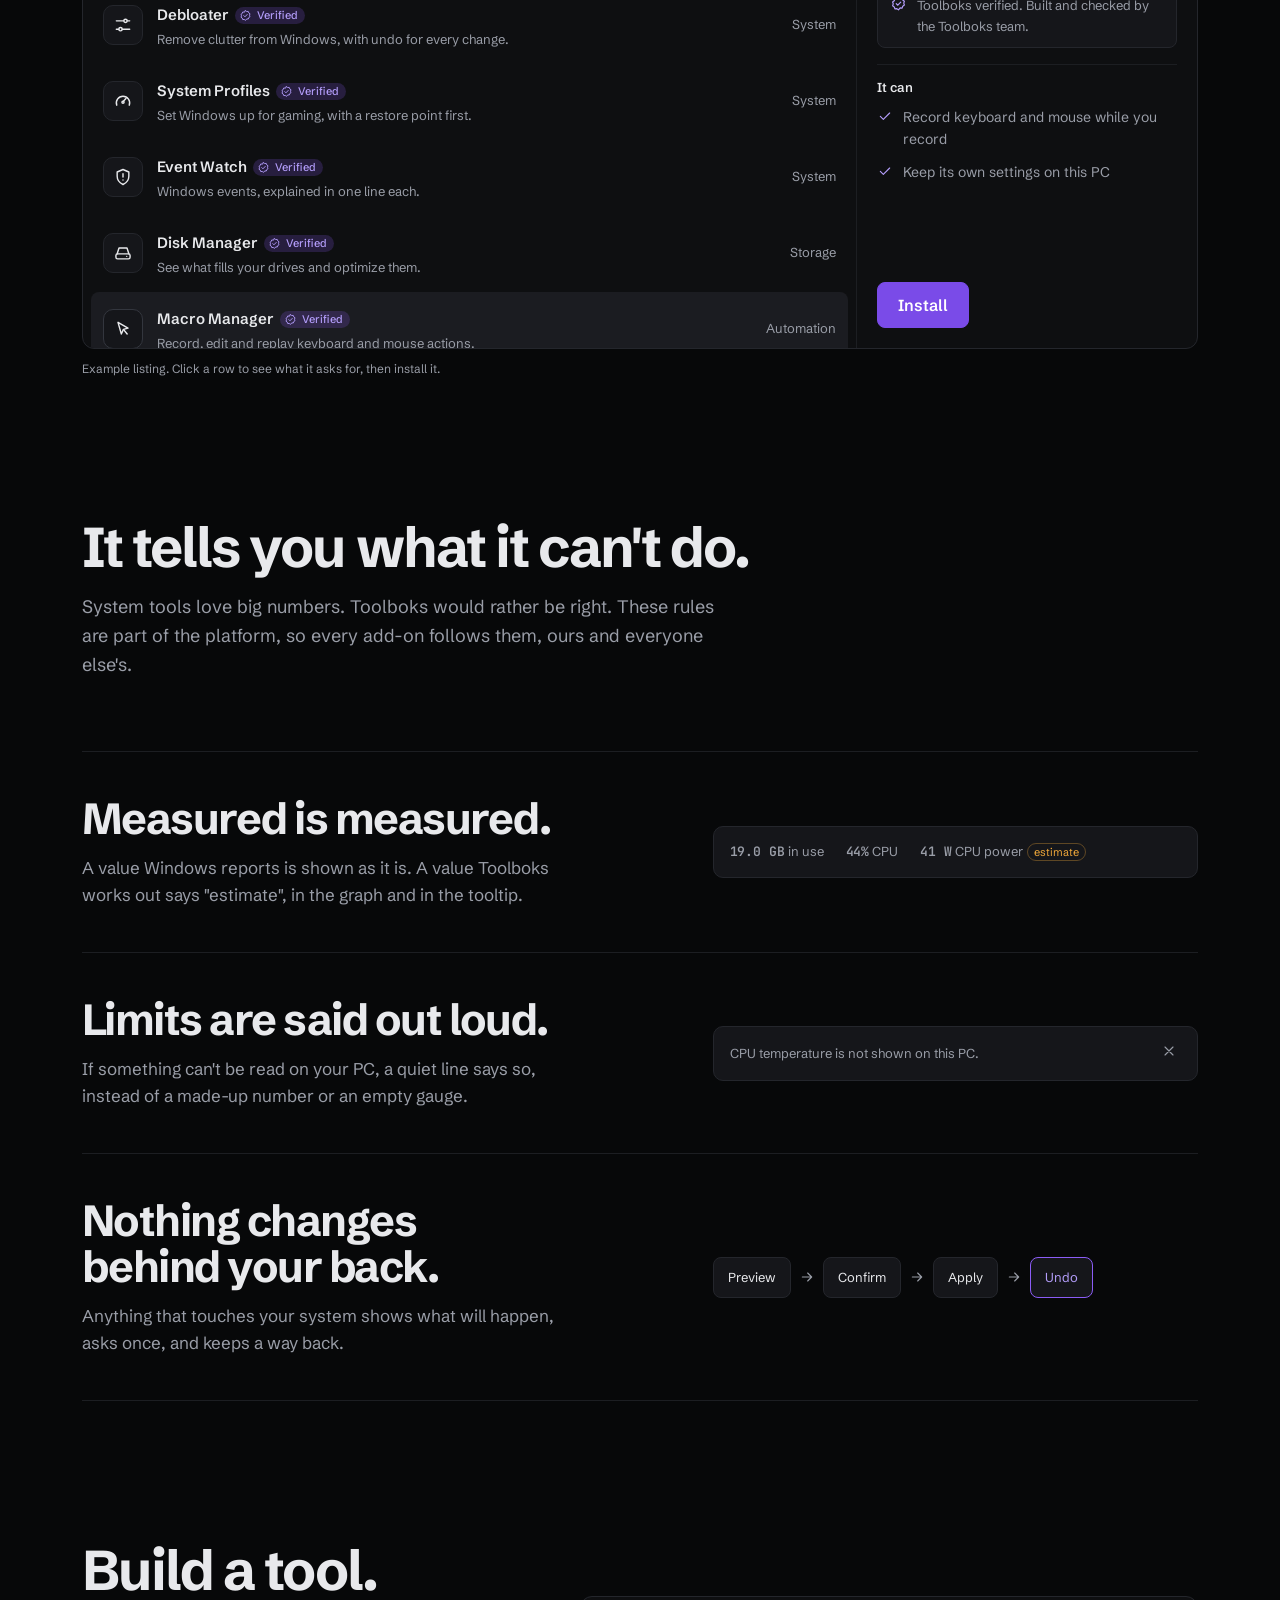
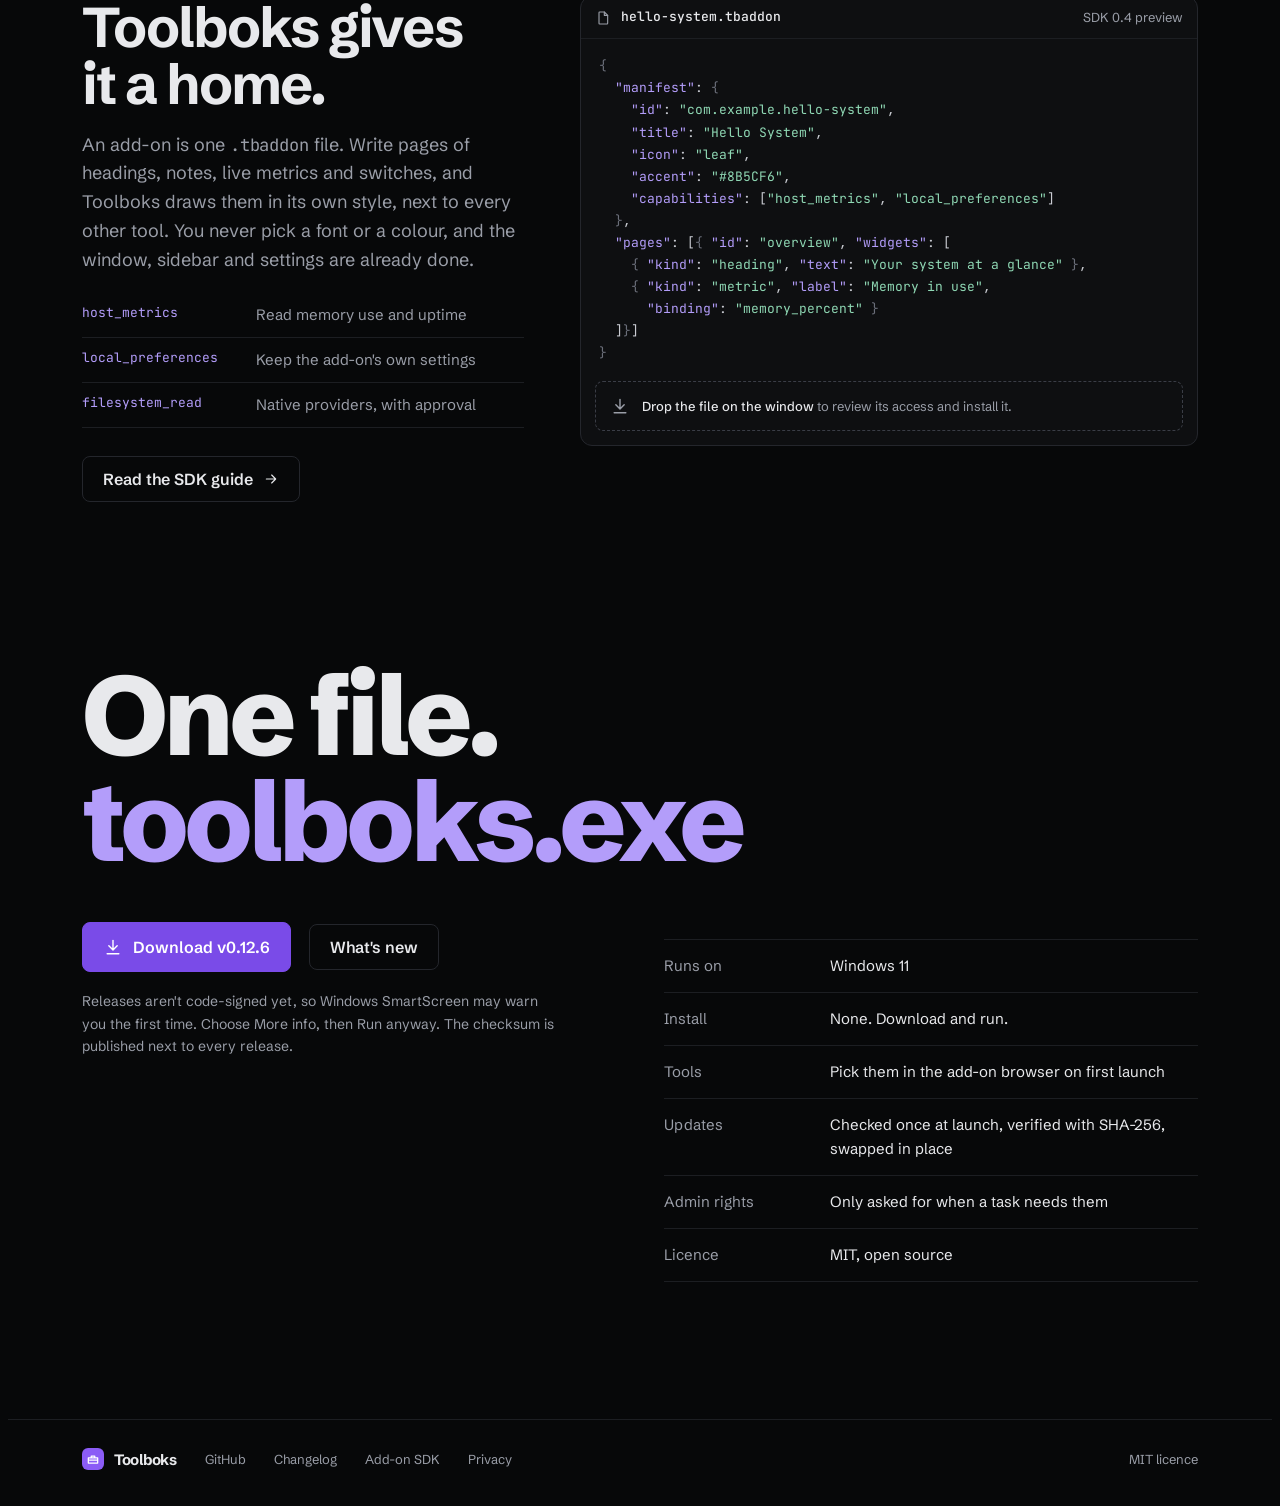
==== commit cf850d3b: "Landing page: remove the code signing line Co-Authored-By: Claude Sonnet 5.5 <noreply@anthropic.com>" ====
--- a/site/index.html
+++ b/site/index.html
@@ -416,7 +416,6 @@
           <a class="btn primary" href="https://github.com/Gusseti/toolboks/releases/latest" target="_blank" rel="noopener"><svg class="ic"><use href="#i-down"/></svg>Download v0.12.6</a>
           <a class="btn" href="https://github.com/Gusseti/toolboks/blob/main/CHANGELOG.md" target="_blank" rel="noopener">What's new</a>
         </div>
-        <p class="signed"><span class="vbadge" title="Code signing by SignPath Foundation is planned"><svg class="ic" aria-hidden="true"><use href="#i-verified"/></svg></span>Code signing by SignPath Foundation planned</p>
         <p class="warn">Releases aren't code-signed yet, so Windows SmartScreen may warn you the first time. Choose More info, then Run anyway. The checksum is published next to every release.</p>
       </div>
       <dl class="facts">
--- a/site/styles.css
+++ b/site/styles.css
@@ -385,9 +385,6 @@
 .close h2 { font-size: clamp(2.75rem, 9vw, 7rem); line-height: .95; letter-spacing: -0.045em; font-weight: 800; }
 .close h2 .num { font-family: var(--display); letter-spacing: -0.045em; }
 .close h2 .exe { color: var(--accent-text); }
-.signed { margin-top: 14px; color: var(--muted); font-size: .875rem; display: flex; align-items: center; flex-wrap: wrap; gap: 4px 8px; }
-.signed .vbadge { margin-left: 0; padding: 3px 5px; }
-.signed .pending { color: var(--muted); }
 .close-grid { display: grid; grid-template-columns: minmax(0, 1fr) minmax(0, 1fr); gap: 48px; margin-top: 48px; align-items: start; }
 .facts { display: grid; gap: 0; border-top: 1px solid var(--line-soft); }
 .facts div { display: grid; grid-template-columns: 150px 1fr; gap: 16px; padding-block: 14px; border-bottom: 1px solid var(--line-soft); font-size: .9375rem; }
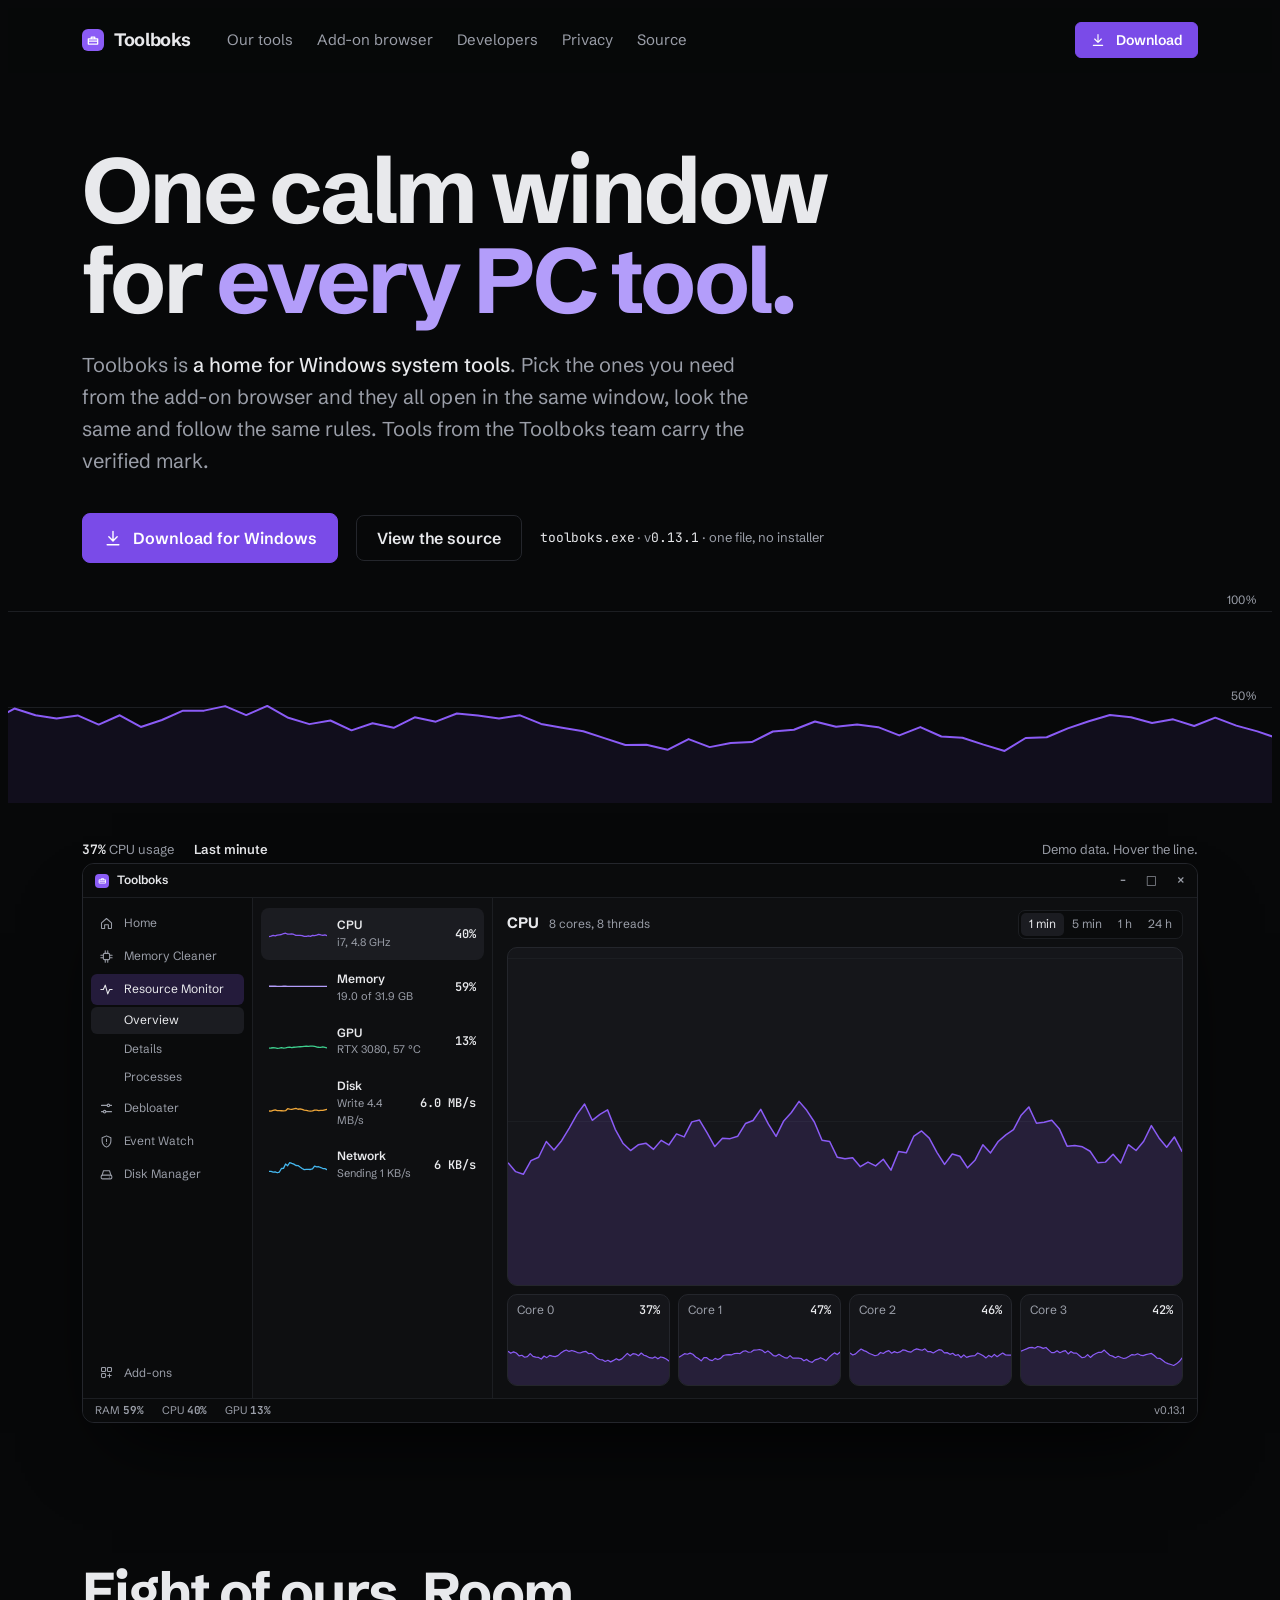
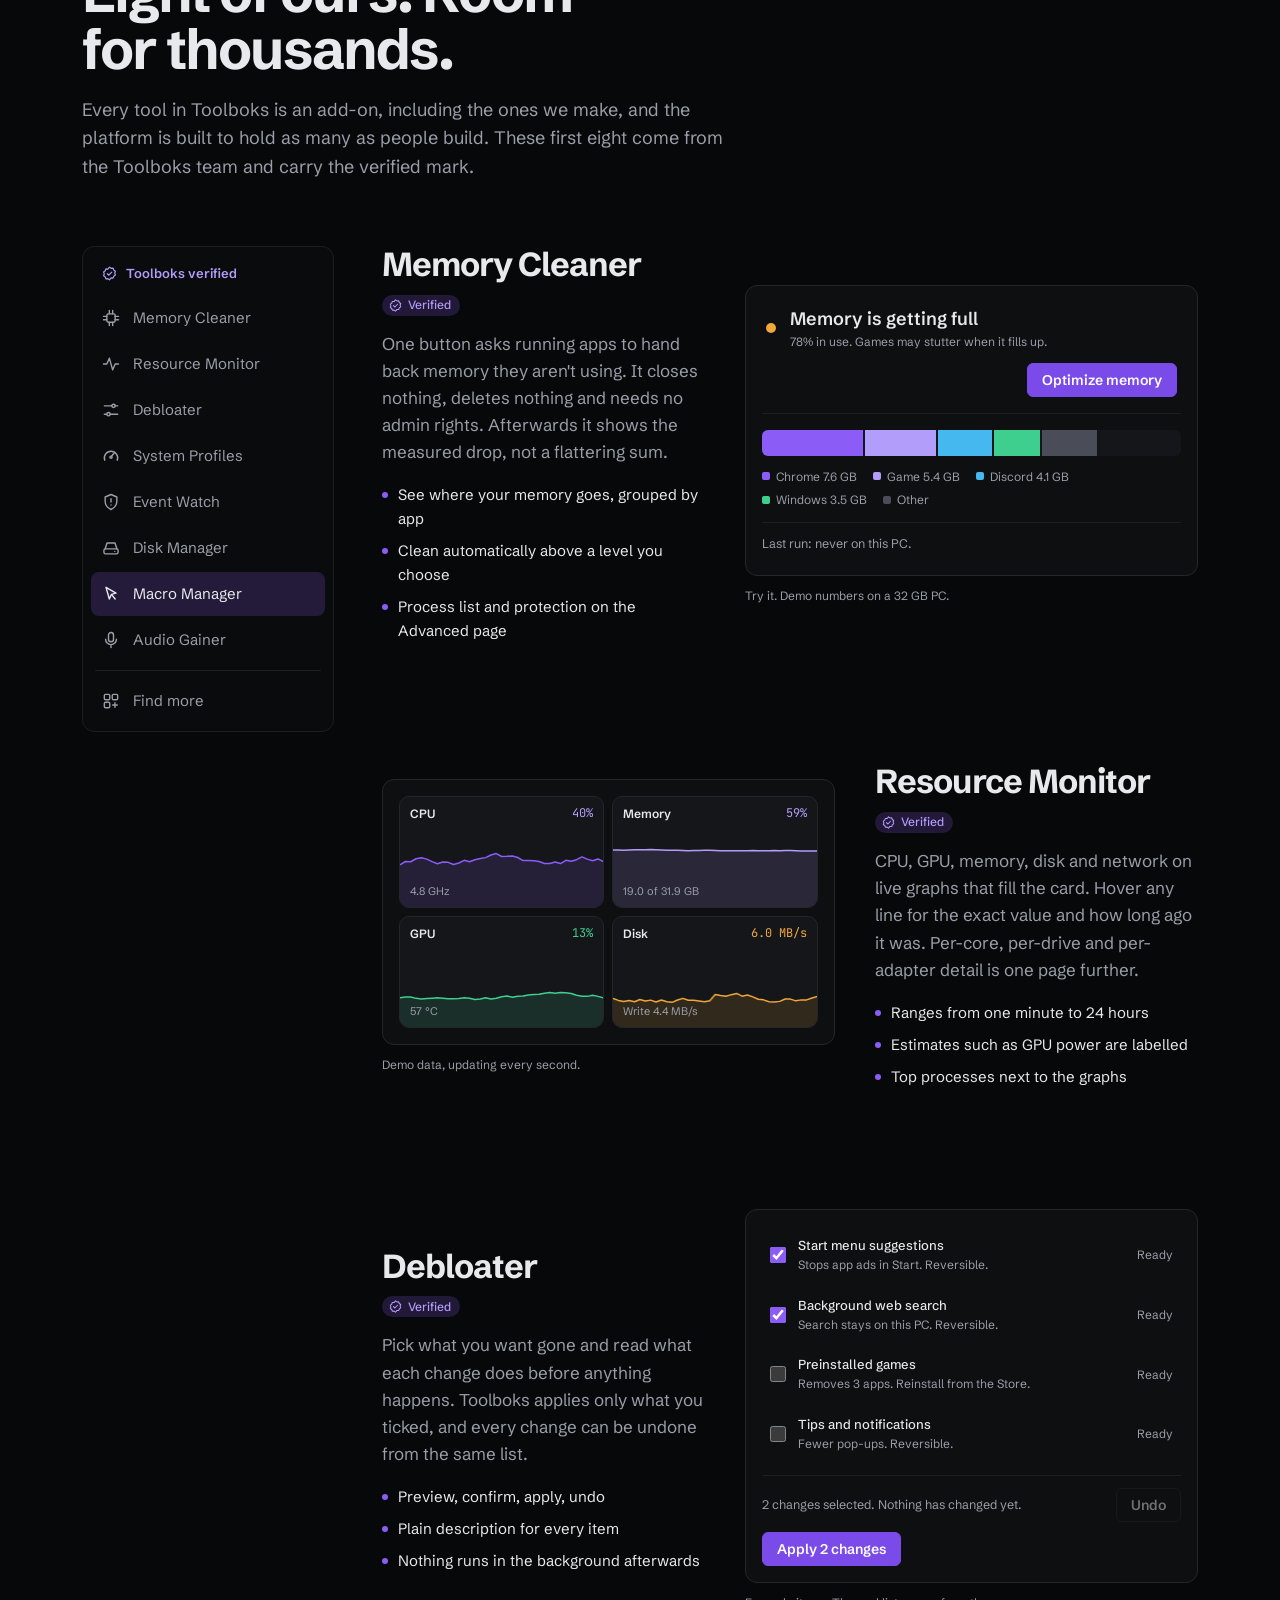
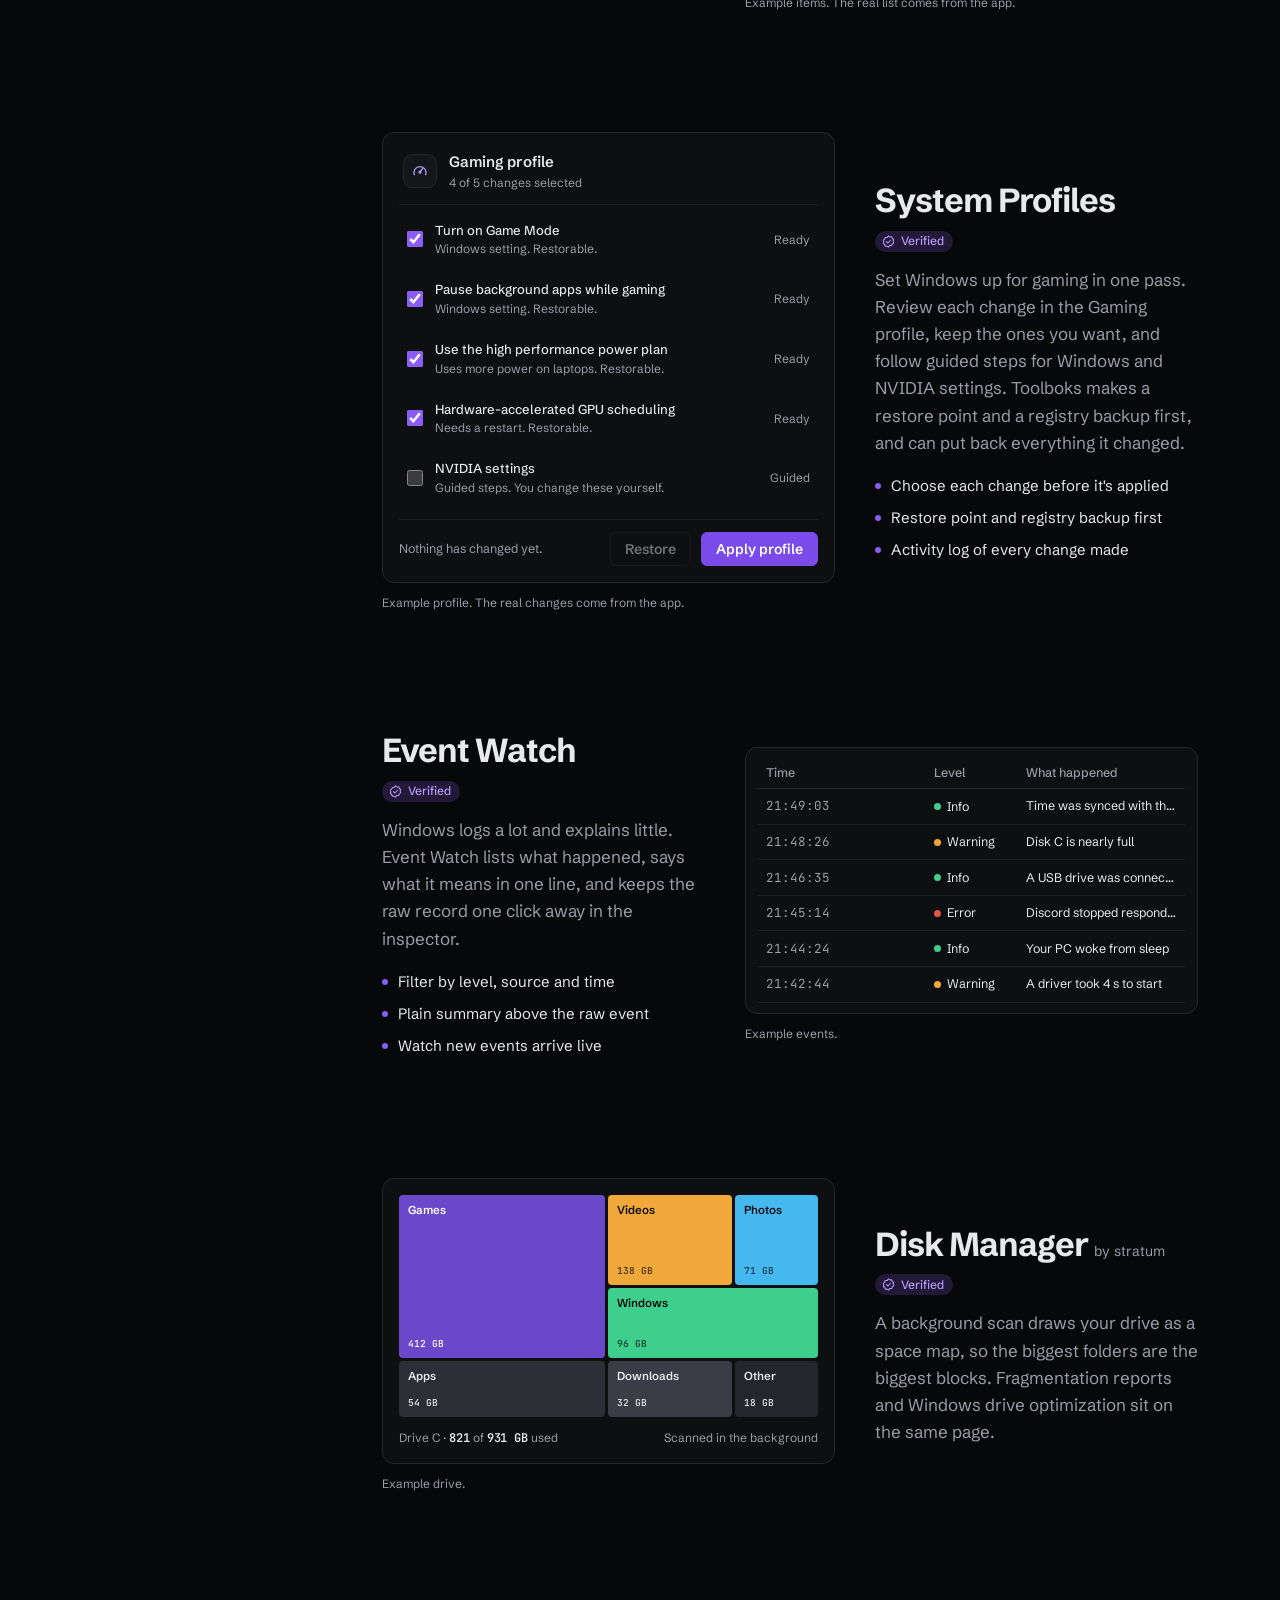
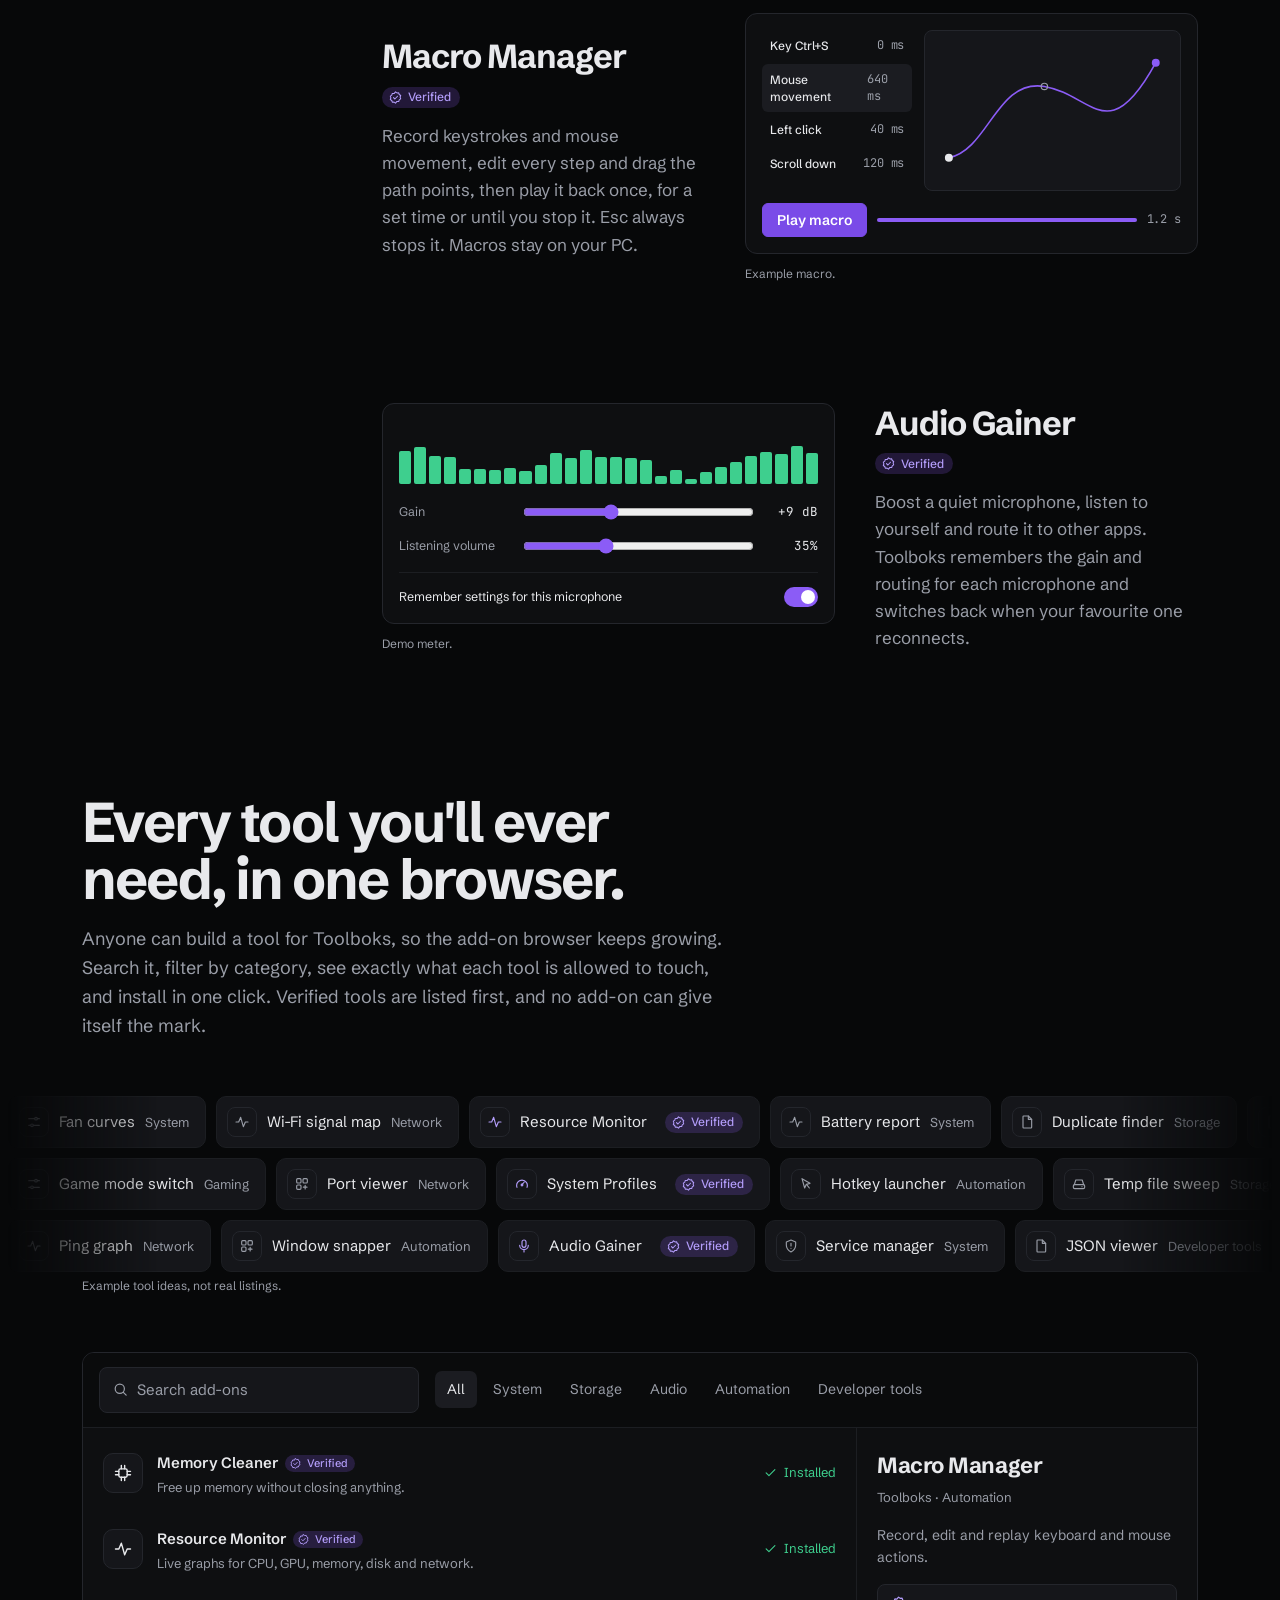
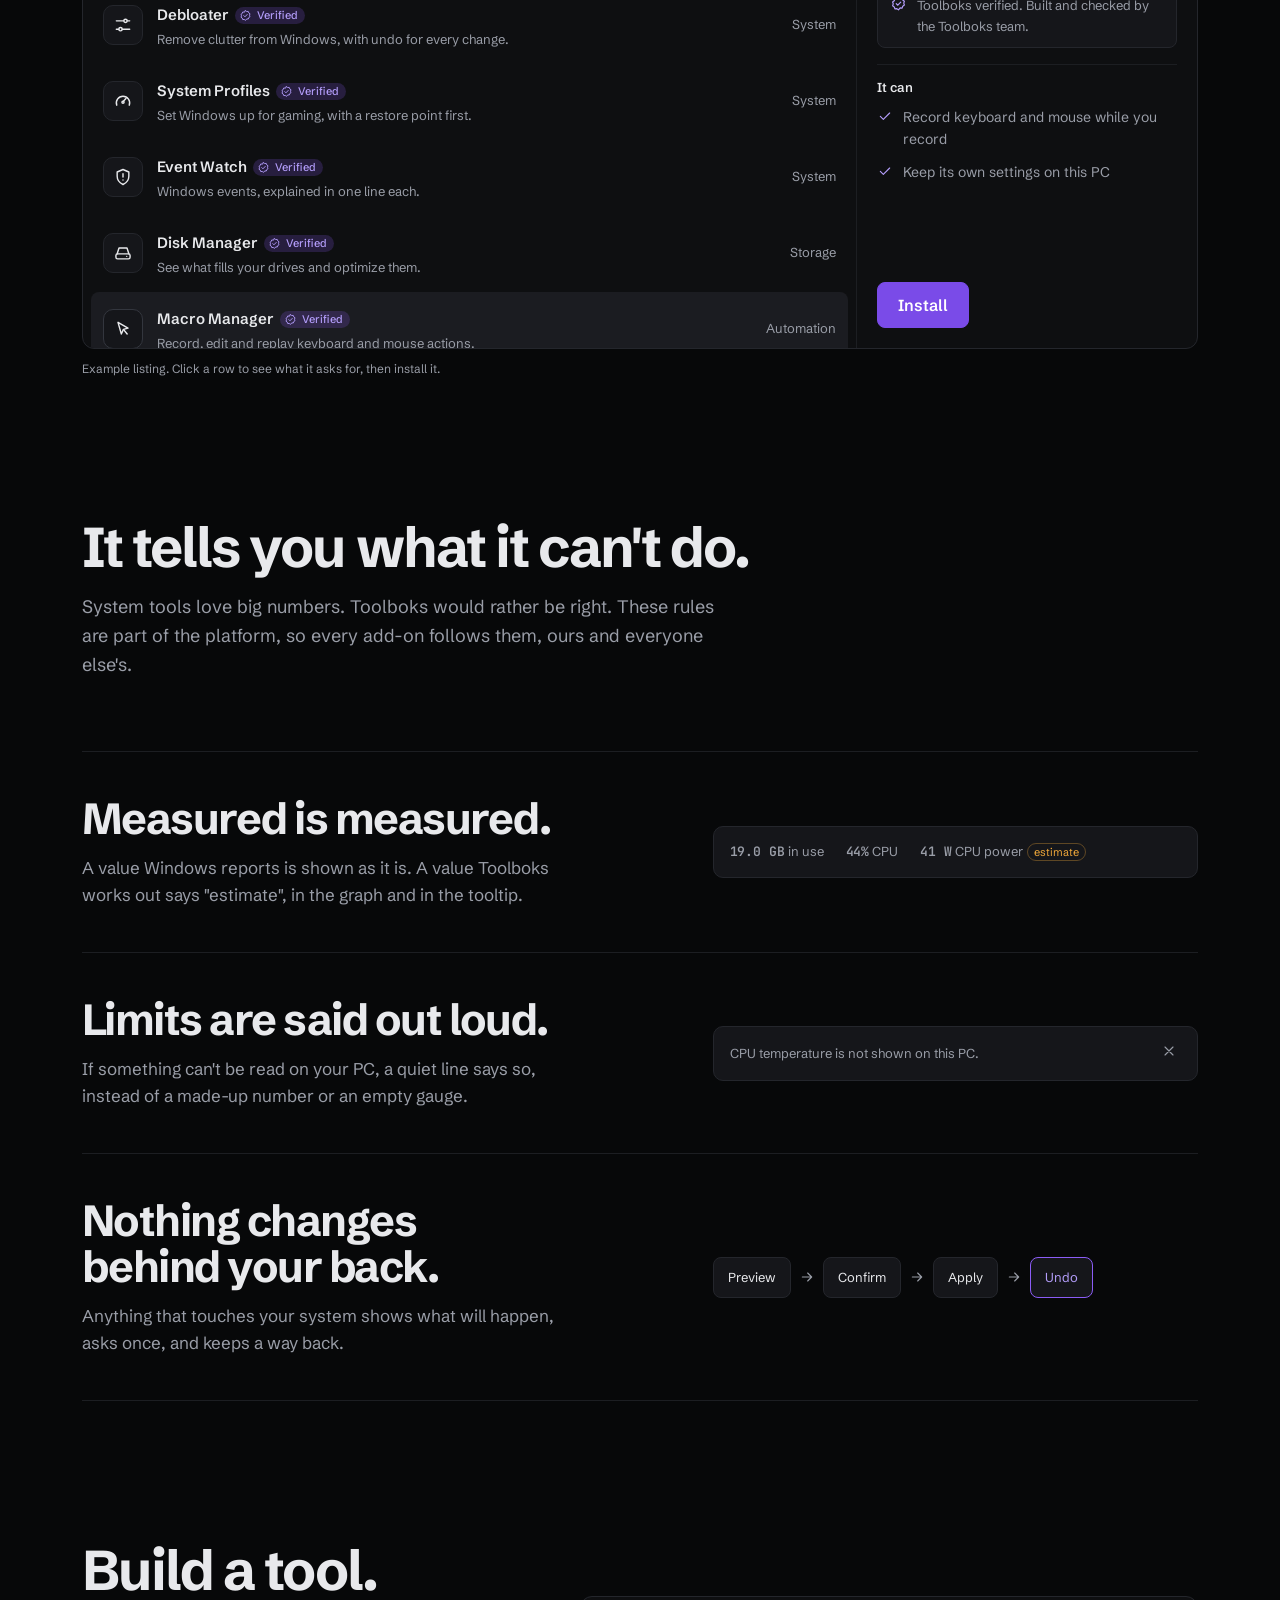
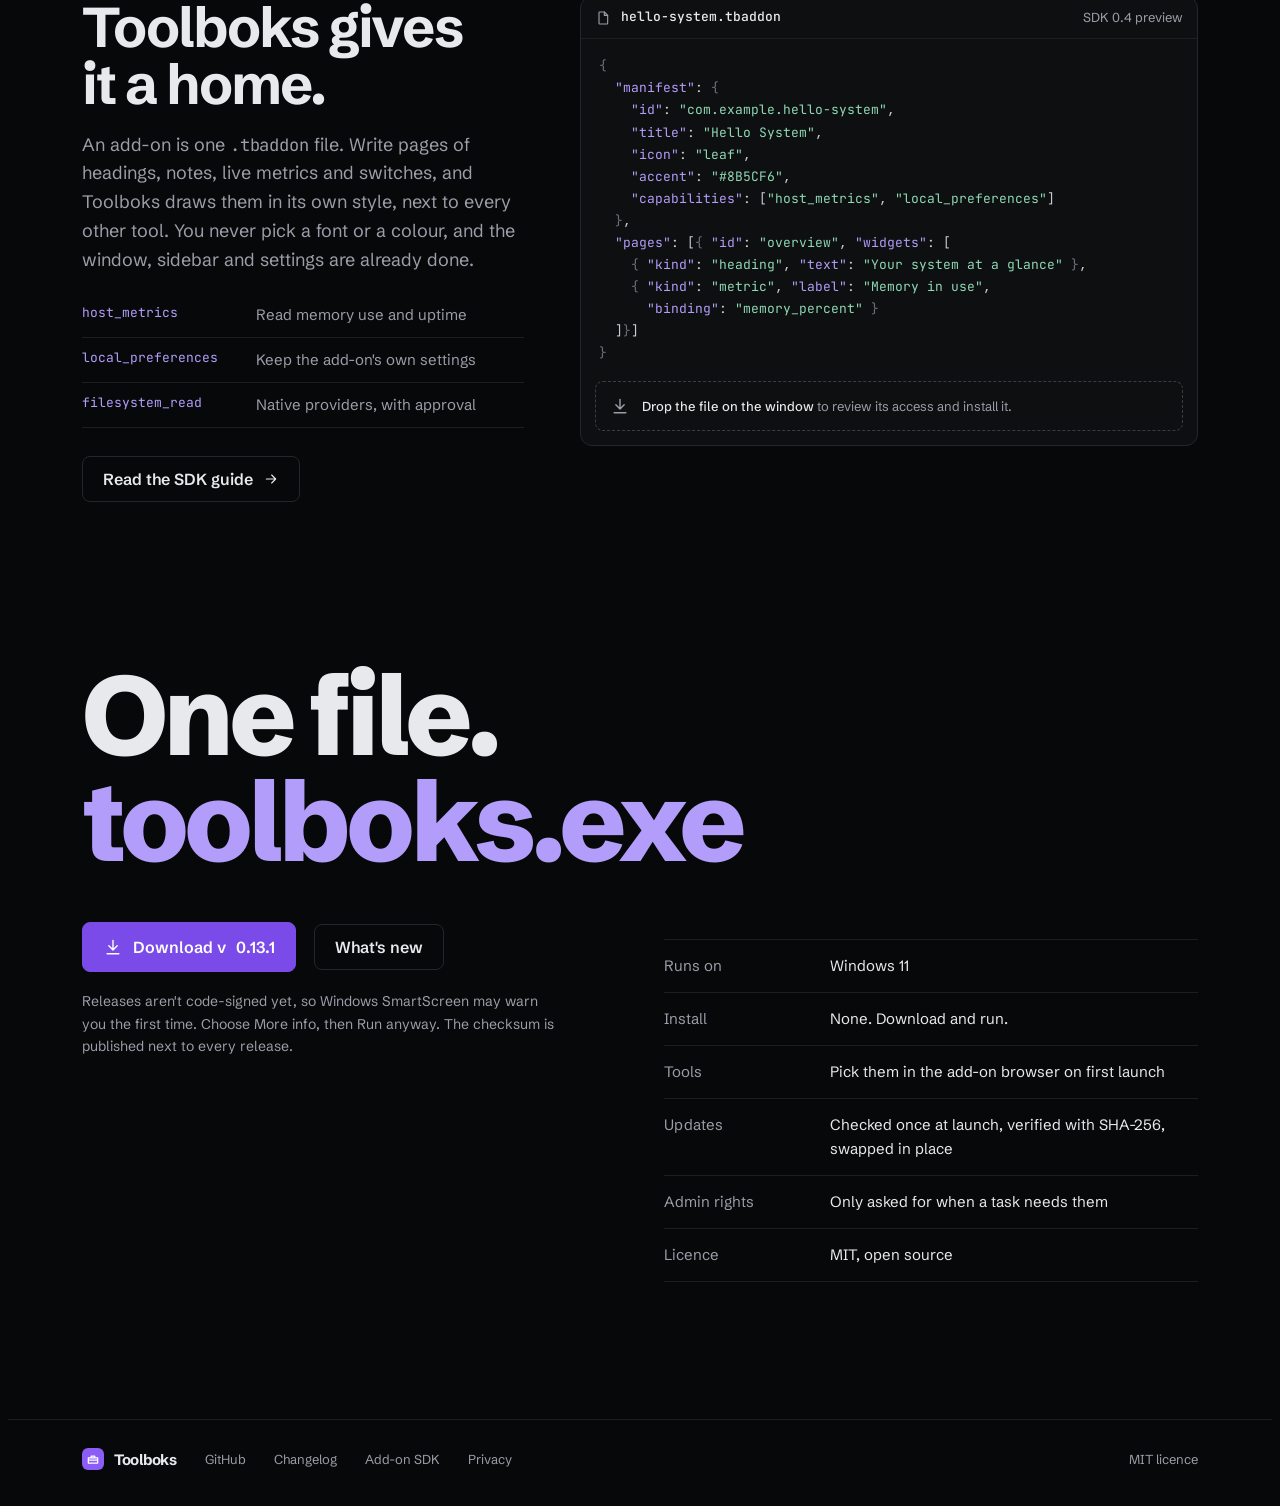
==== commit 18fdceeb: "Landing page: show the newest release version (read from GitHub), fallback 0.13.1; privacy page says" ====
--- a/site/index.html
+++ b/site/index.html
@@ -73,7 +73,7 @@
       <div class="cta-row rise d2">
         <a class="btn primary" href="#download"><svg class="ic"><use href="#i-down"/></svg>Download for Windows</a>
         <a class="btn" href="https://github.com/Gusseti/toolboks" target="_blank" rel="noopener">View the source</a>
-        <span class="cta-meta"><span class="num">toolboks.exe</span> · v<span class="num">0.12.6</span> · one file, no installer</span>
+        <span class="cta-meta"><span class="num">toolboks.exe</span> · v<span class="num" data-version>0.13.1</span> · one file, no installer</span>
       </div>
     </div>
 
@@ -101,7 +101,7 @@
             <div class="cores" id="cores"></div>
           </div>
         </div>
-        <div class="win-status"><span>RAM <b class="num" id="stRam">60%</b></span><span>CPU <b class="num" id="stCpu">44%</b></span><span>GPU <b class="num" id="stGpu">13%</b></span><span>v0.12.6</span></div>
+        <div class="win-status"><span>RAM <b class="num" id="stRam">60%</b></span><span>CPU <b class="num" id="stCpu">44%</b></span><span>GPU <b class="num" id="stGpu">13%</b></span><span>v<span data-version>0.13.1</span></span></div>
       </div>
     </div>
   </div>
@@ -413,7 +413,7 @@
     <div class="close-grid">
       <div>
         <div class="cta-row" style="margin-top:0">
-          <a class="btn primary" href="https://github.com/Gusseti/toolboks/releases/latest" target="_blank" rel="noopener"><svg class="ic"><use href="#i-down"/></svg>Download v0.12.6</a>
+          <a class="btn primary" href="https://github.com/Gusseti/toolboks/releases/latest" target="_blank" rel="noopener"><svg class="ic"><use href="#i-down"/></svg>Download v<span data-version>0.13.1</span></a>
           <a class="btn" href="https://github.com/Gusseti/toolboks/blob/main/CHANGELOG.md" target="_blank" rel="noopener">What's new</a>
         </div>
         <p class="warn">Releases aren't code-signed yet, so Windows SmartScreen may warn you the first time. Choose More info, then Run anyway. The checksum is published next to every release.</p>
